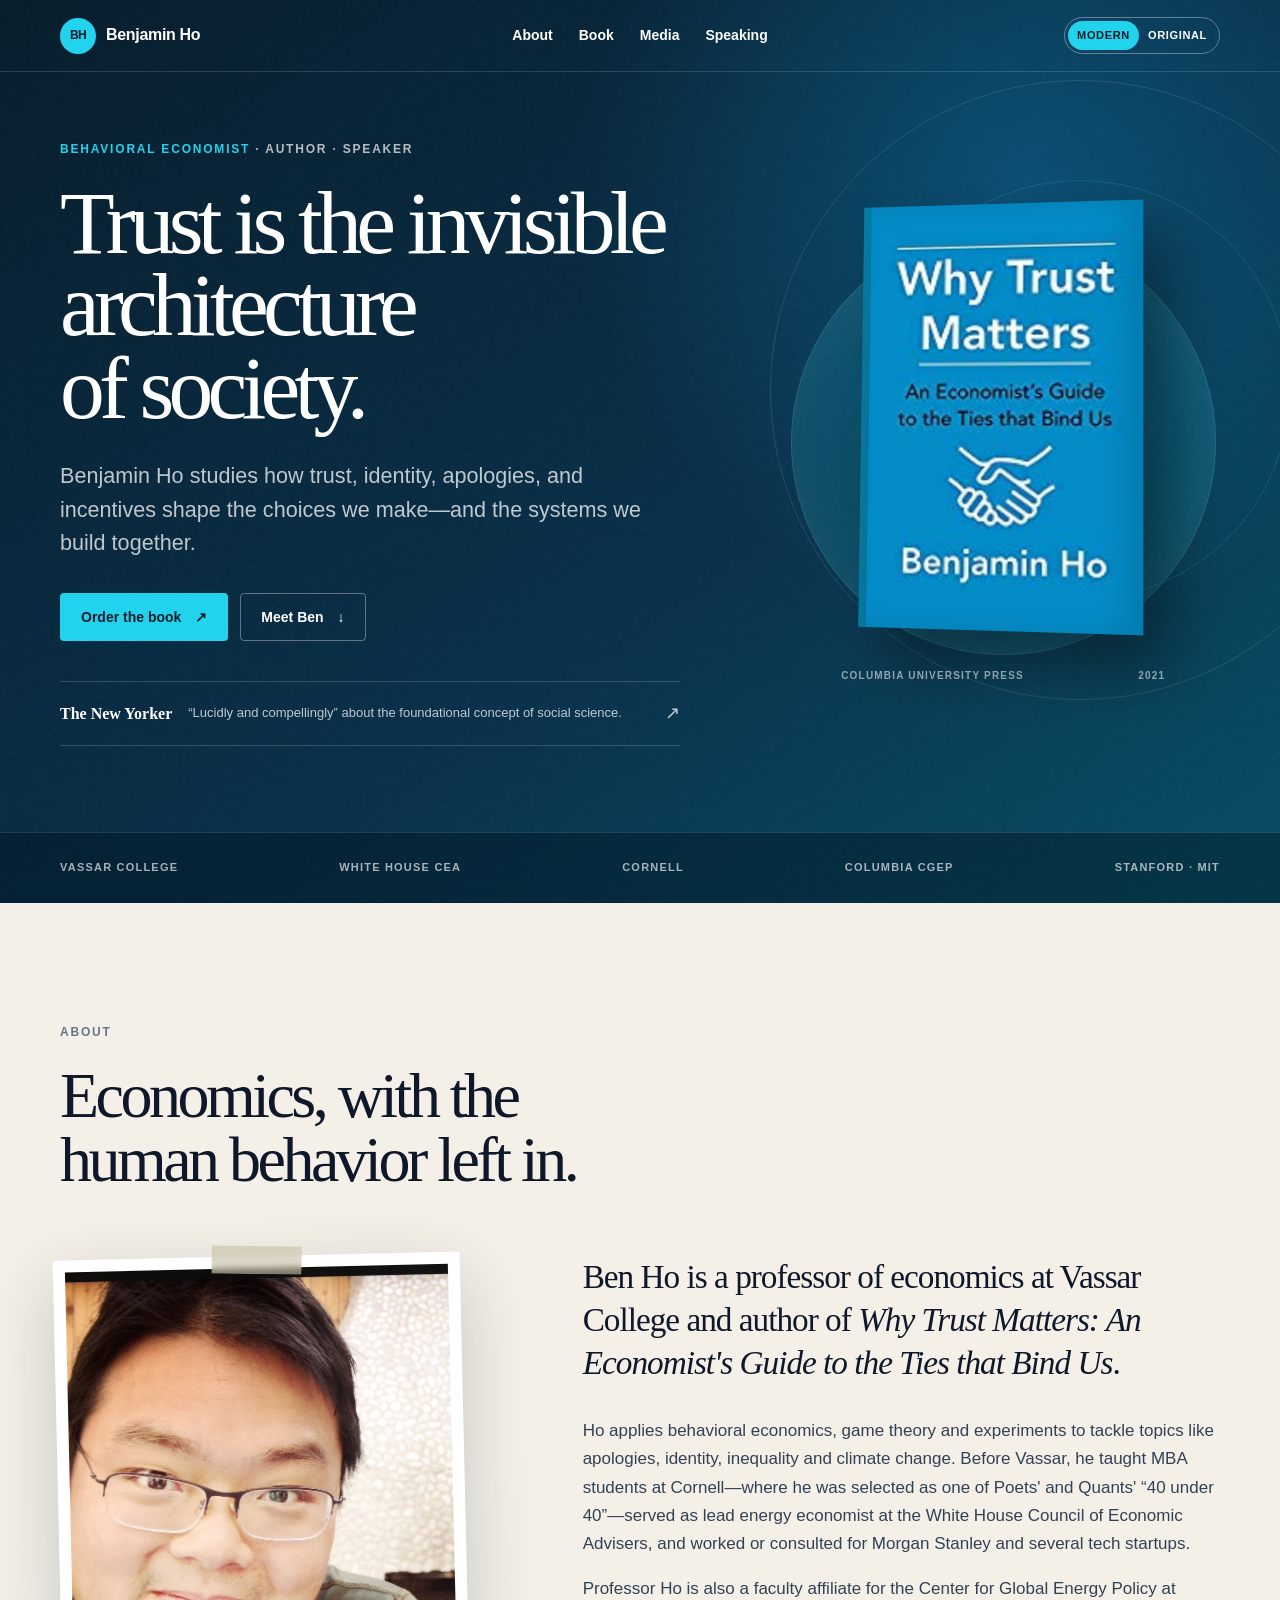
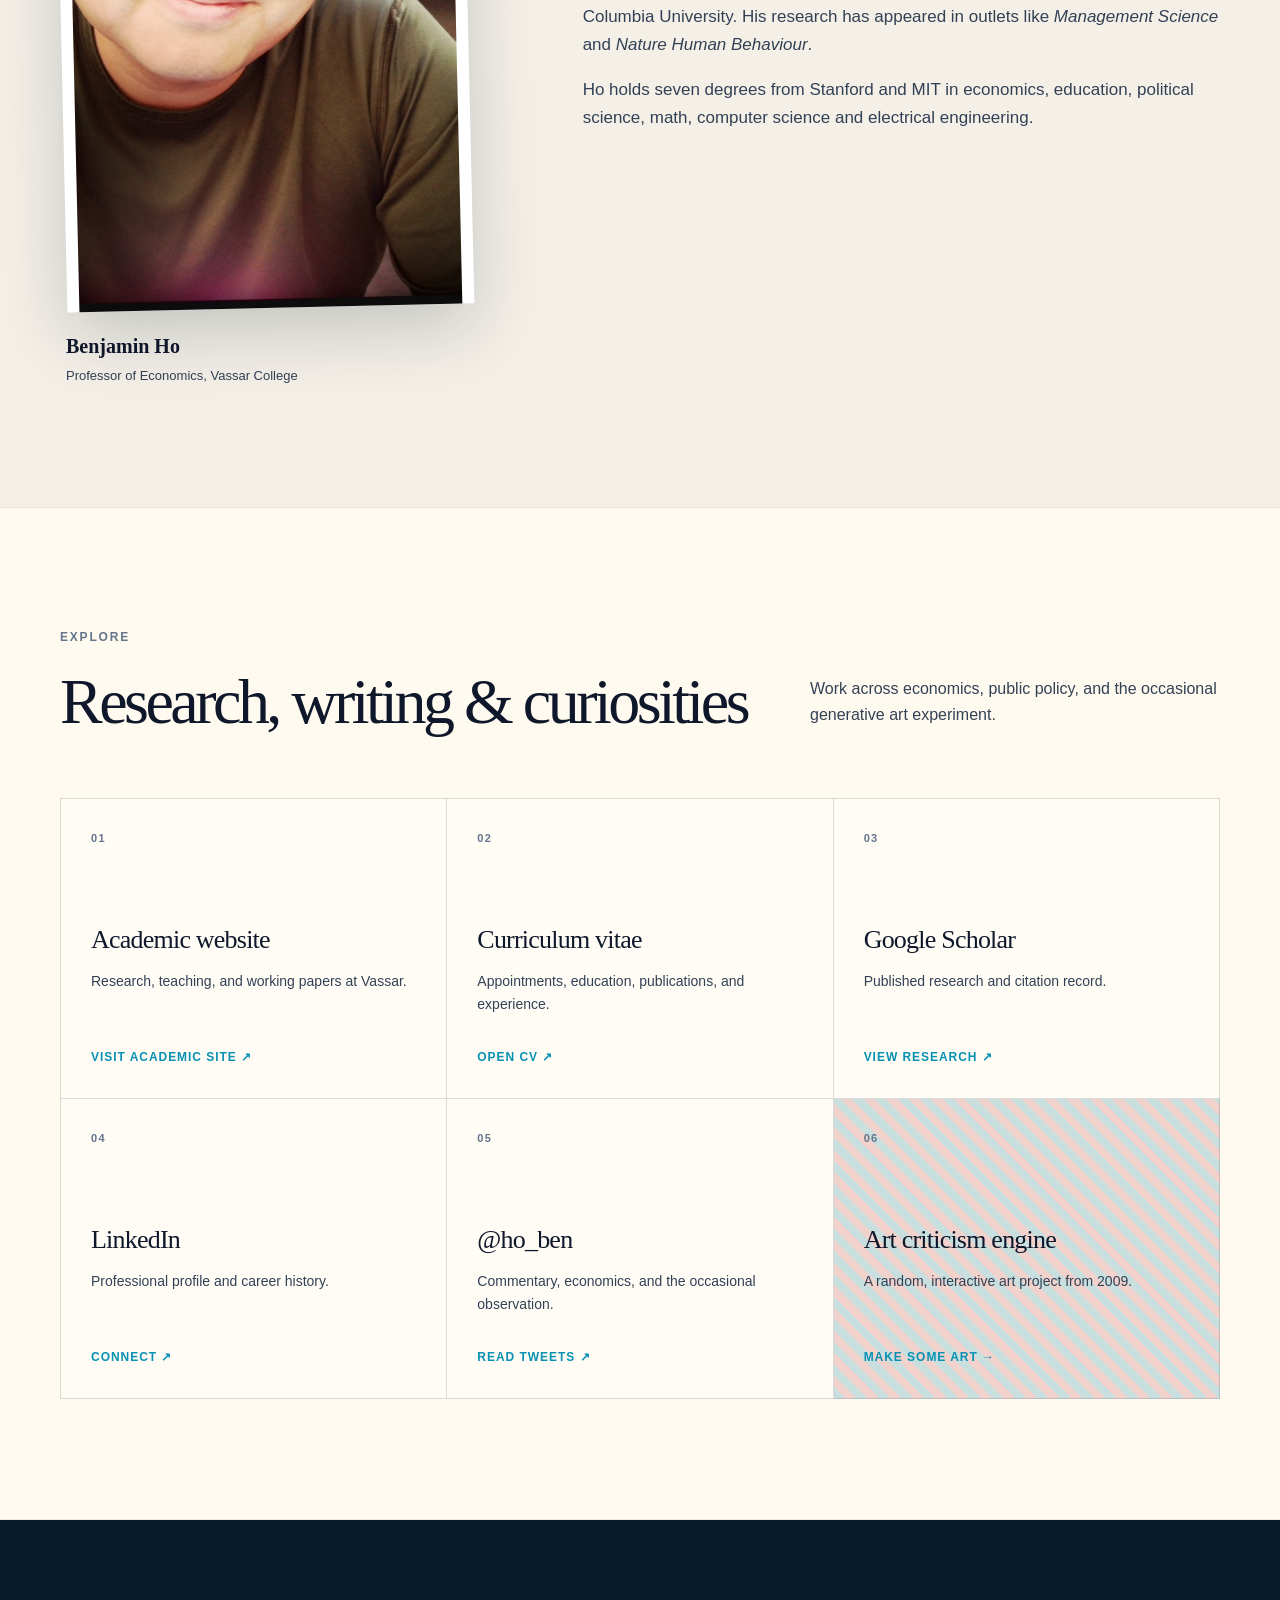
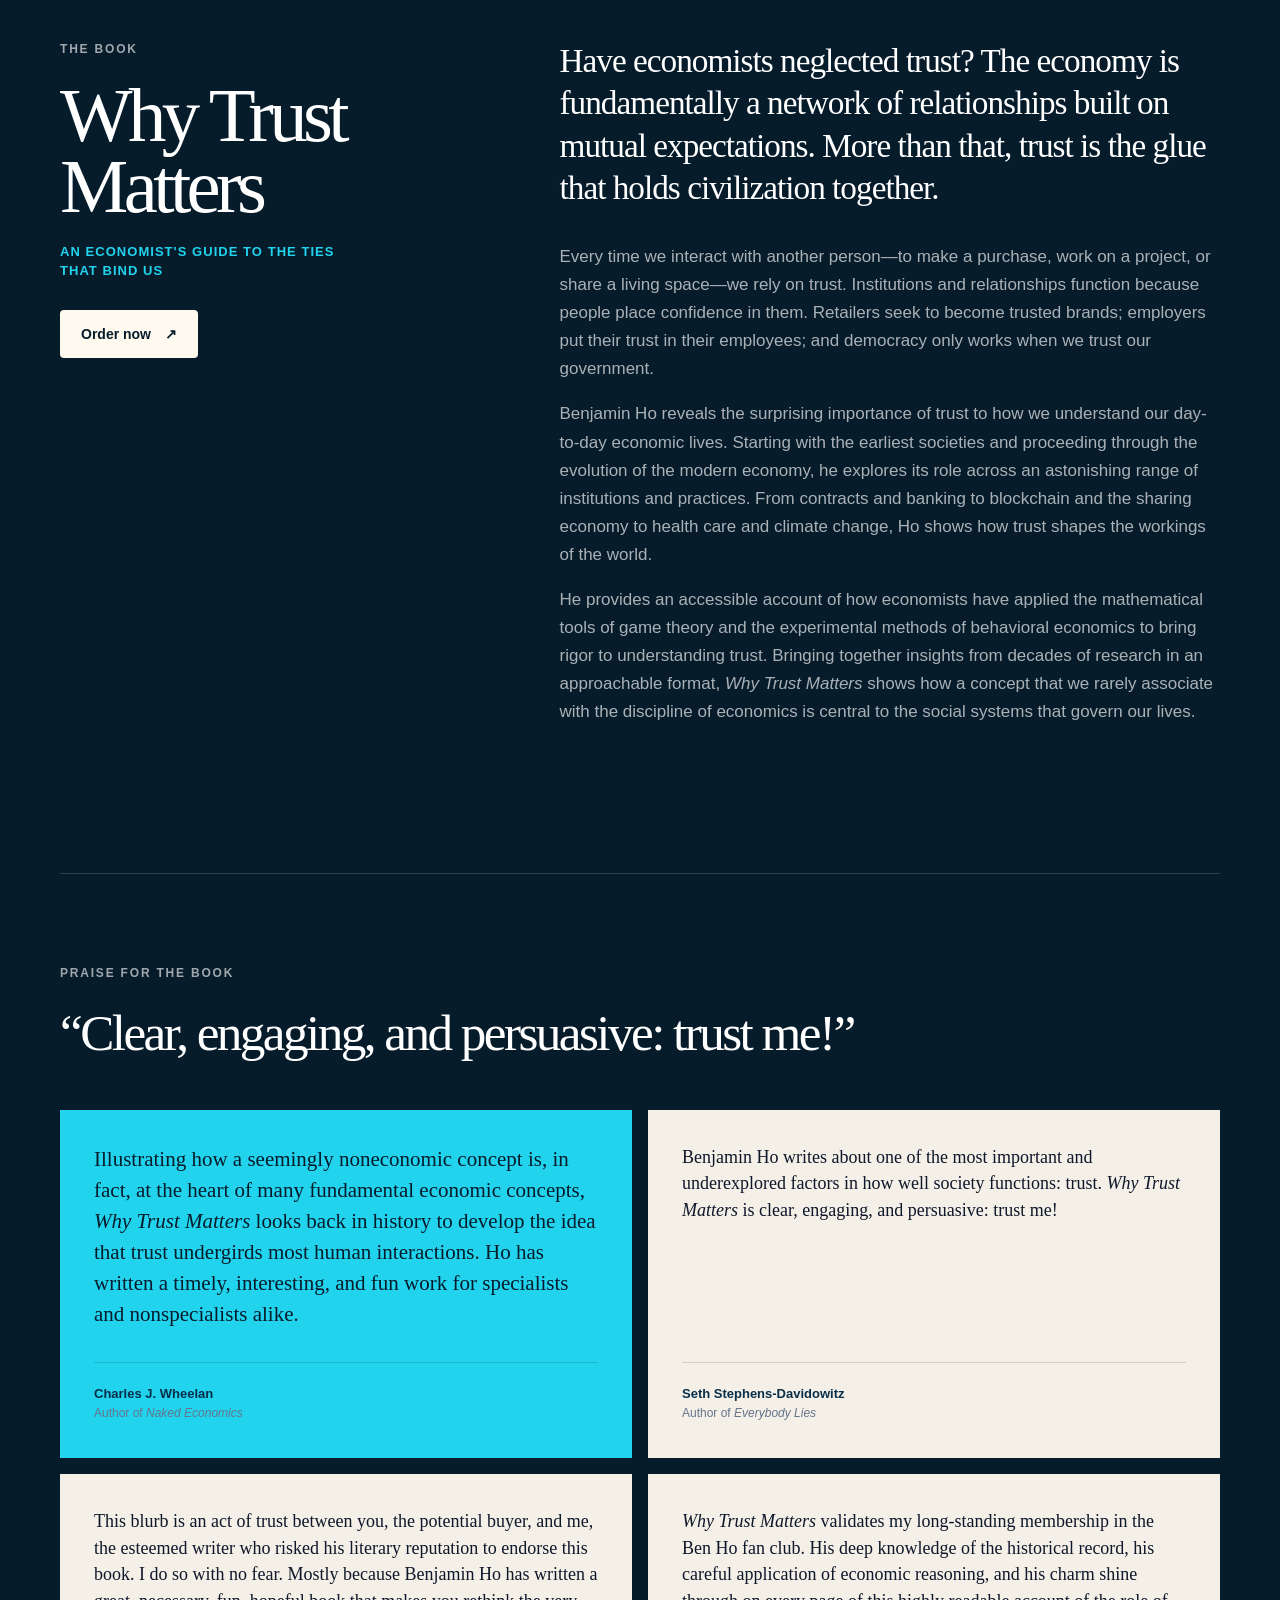
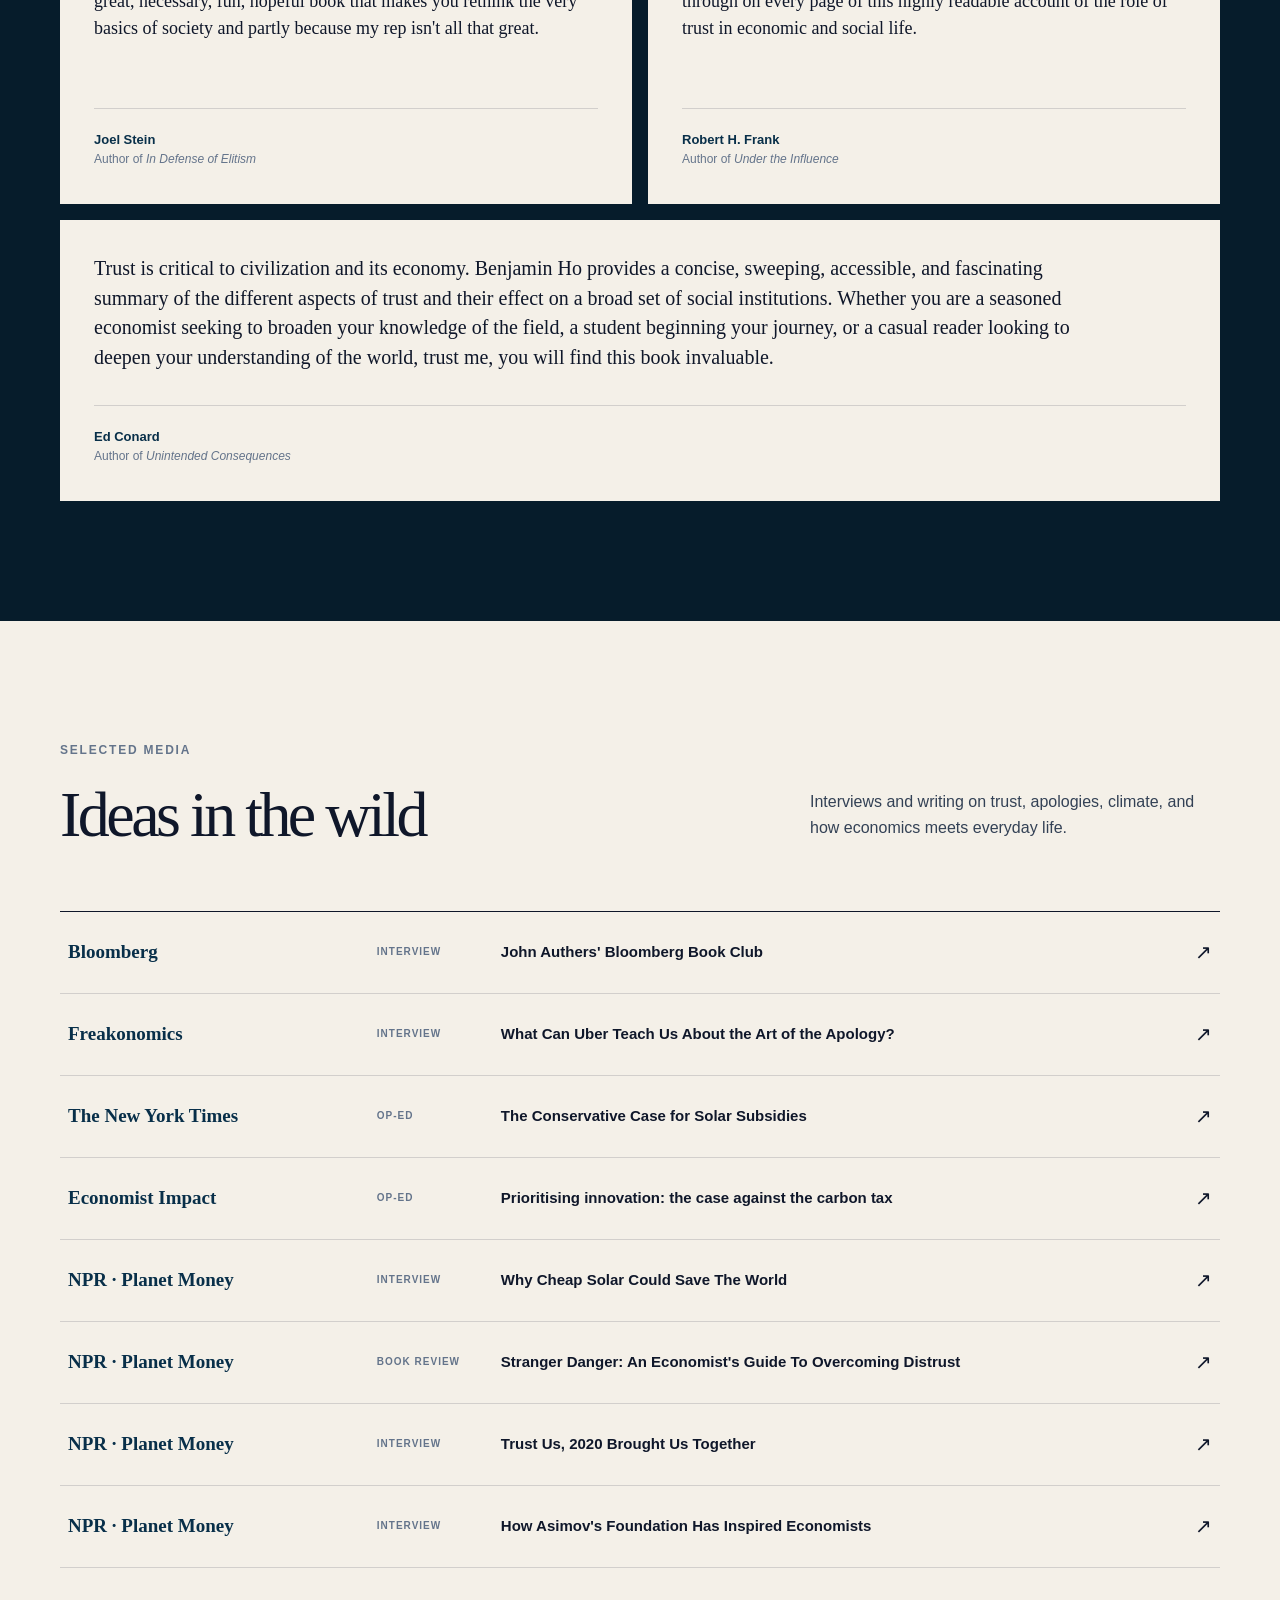
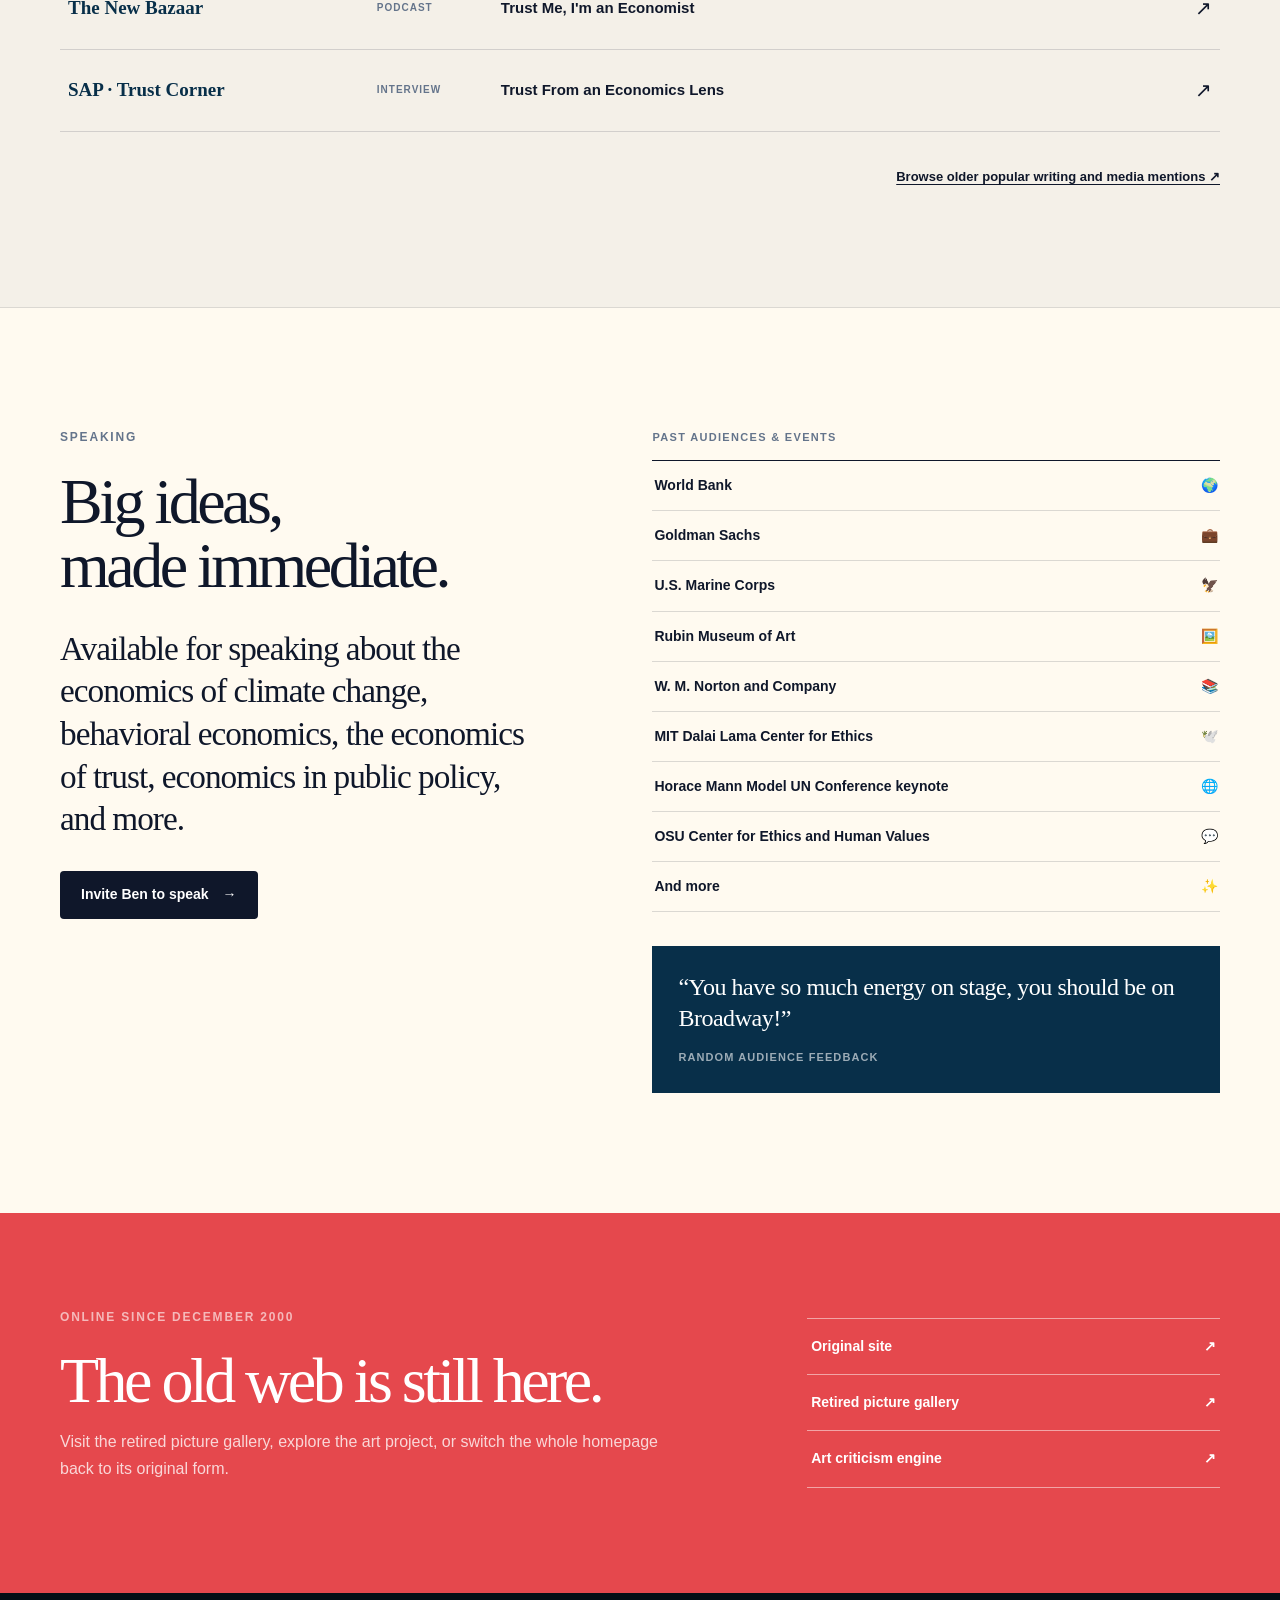
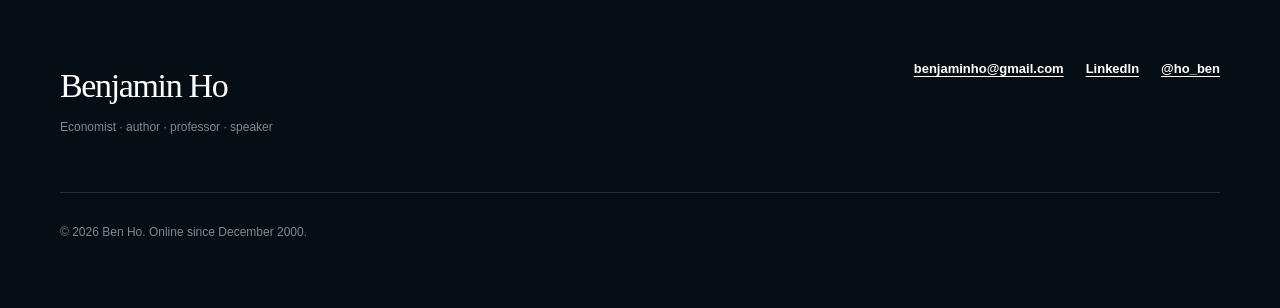
==== index.html @ ce56eb80 "Migrate academic website" ====
<!doctype html>
<html lang="en">
<head>
  <meta charset="utf-8">
  <meta name="viewport" content="width=device-width, initial-scale=1">
  <title>Benjamin Ho — Economist, Author of Why Trust Matters</title>
  <meta name="description" content="Benjamin Ho is a behavioral economist, Vassar College professor, and author of Why Trust Matters: An Economist's Guide to the Ties That Bind Us.">
  <meta name="keywords" content="Ben Ho, Benjamin Ho, Vassar, economist, Why Trust Matters, behavioral economics, trust, apologies, identity, climate change, White House CEA">
  <meta name="theme-color" content="#082f49">
  <meta property="og:type" content="profile">
  <meta property="og:site_name" content="Benjamin Ho">
  <meta property="og:title" content="Benjamin Ho — Why Trust Matters">
  <meta property="og:description" content="Behavioral economist, professor, and author exploring the ties that bind us.">
  <meta property="og:url" content="https://benho.org/">
  <meta property="og:image" content="https://benho.org/assets/legacy/whytrustmatters-cover.jpg">
  <link rel="canonical" href="https://benho.org/">
  <link rel="stylesheet" href="assets/site.css">
  <script src="assets/site.js" defer></script>
  <script type="application/ld+json">
  {
    "@context": "https://schema.org",
    "@type": "Person",
    "name": "Benjamin Ho",
    "alternateName": "Ben Ho",
    "url": "https://benho.org/",
    "image": "https://benho.org/assets/legacy/bh2014.jpg",
    "jobTitle": "Professor of Economics",
    "worksFor": {"@type": "CollegeOrUniversity", "name": "Vassar College"},
    "sameAs": [
      "https://scholar.google.com/citations?user=tZjLz_UAAAAJ",
      "https://www.linkedin.com/in/benjaminho/",
      "https://twitter.com/ho_ben?lang=en"
    ]
  }
  </script>
</head>
<body>
  <a class="skip-link" href="#main">Skip to content</a>

  <header class="site-header" data-header>
    <a class="wordmark" href="#top" aria-label="Benjamin Ho, home">
      <span class="wordmark-mark" aria-hidden="true">BH</span>
      <span>Benjamin Ho</span>
    </a>

    <button class="menu-button" type="button" aria-expanded="false" aria-controls="site-nav" data-menu-button>
      <span class="menu-button-lines" aria-hidden="true"></span>
      <span class="sr-only">Menu</span>
    </button>

    <nav class="site-nav" id="site-nav" aria-label="Primary" data-nav>
      <a href="#about">About</a>
      <a href="#book">Book</a>
      <a href="#media">Media</a>
      <a href="#speaking">Speaking</a>
      <a class="nav-email" href="mailto:benjaminho@gmail.com">Email</a>
    </nav>

    <div class="view-switch" aria-label="Website version">
      <span aria-current="page">Modern</span>
      <a href="original.html">Original</a>
    </div>
  </header>

  <main id="main">
    <section class="hero" id="top" aria-labelledby="hero-title">
      <div class="hero-backdrop" aria-hidden="true">
        <span class="orbit orbit-one"></span>
        <span class="orbit orbit-two"></span>
      </div>
      <div class="hero-inner shell">
        <div class="hero-copy reveal">
          <p class="eyebrow"><span>Behavioral economist</span> · Author · Speaker</p>
          <h1 id="hero-title">Trust is the invisible architecture of society.</h1>
          <p class="hero-deck">Benjamin Ho studies how trust, identity, apologies, and incentives shape the choices we make—and the systems we build together.</p>
          <div class="hero-actions">
            <a class="button button-primary" href="https://www.amazon.com/Why-Trust-Matters-Economists-Guide/dp/0231189605">Order the book <span aria-hidden="true">↗</span></a>
            <a class="button button-quiet" href="#about">Meet Ben <span aria-hidden="true">↓</span></a>
          </div>
          <a class="review-callout" href="https://www.newyorker.com/magazine/2021/07/26/are-americans-more-trusting-than-they-seem">
            <span class="review-kicker">The New Yorker</span>
            <span>“Lucidly and compellingly” about the foundational concept of social science.</span>
            <span class="review-arrow" aria-hidden="true">↗</span>
          </a>
        </div>

        <div class="hero-visual reveal" data-delay="1">
          <div class="book-stage">
            <div class="book-halo" aria-hidden="true"></div>
            <a class="book-cover" href="https://amzn.to/42t1PKT" aria-label="Order Why Trust Matters on Amazon">
              <img src="assets/legacy/book-cover.jpg" width="162" height="250" alt="Why Trust Matters: An Economist's Guide to the Ties that Bind Us, by Benjamin Ho">
            </a>
            <p class="book-note"><span>Columbia University Press</span><span>2021</span></p>
          </div>
        </div>
      </div>
      <div class="hero-credentials" aria-label="Career highlights">
        <div class="shell credentials-inner">
          <span>Vassar College</span>
          <span>White House CEA</span>
          <span>Cornell</span>
          <span>Columbia CGEP</span>
          <span>Stanford · MIT</span>
        </div>
      </div>
    </section>

    <section class="section about shell" id="about" aria-labelledby="about-title">
      <div class="section-heading reveal">
        <p class="eyebrow eyebrow-dark">About</p>
        <h2 id="about-title">Economics, with the human behavior left in.</h2>
      </div>
      <div class="about-grid">
        <figure class="portrait-card reveal">
          <div class="portrait-frame">
            <img src="assets/legacy/bh2014.jpg" width="640" height="640" alt="Portrait of Benjamin Ho">
          </div>
          <figcaption>
            <strong>Benjamin Ho</strong>
            <span>Professor of Economics, Vassar College</span>
          </figcaption>
        </figure>
        <div class="about-copy reveal" data-delay="1">
          <p class="lead">Ben Ho is a professor of economics at Vassar College and author of <em>Why Trust Matters: An Economist's Guide to the Ties that Bind Us</em>.</p>
          <p>Ho applies behavioral economics, game theory and experiments to tackle topics like apologies, identity, inequality and climate change. Before Vassar, he taught MBA students at Cornell—where he was selected as one of Poets' and Quants' “40 under 40”—served as lead energy economist at the White House Council of Economic Advisers, and worked or consulted for Morgan Stanley and several tech startups.</p>
          <p>Professor Ho is also a faculty affiliate for the Center for Global Energy Policy at Columbia University. His research has appeared in outlets like <em>Management Science</em> and <em>Nature Human Behaviour</em>.</p>
          <p>Ho holds seven degrees from Stanford and MIT in economics, education, political science, math, computer science and electrical engineering.</p>
        </div>
      </div>
    </section>

    <section class="section resources" aria-labelledby="resources-title">
      <div class="shell">
        <div class="section-heading section-heading-row reveal">
          <div>
            <p class="eyebrow eyebrow-dark">Explore</p>
            <h2 id="resources-title">Research, writing &amp; curiosities</h2>
          </div>
          <p>Work across economics, public policy, and the occasional generative art experiment.</p>
        </div>
        <div class="resource-grid">
          <a class="resource-card reveal" href="academic/">
            <span class="resource-number">01</span>
            <h3>Academic website</h3>
            <p>Research, teaching, and working papers at Vassar.</p>
            <span class="card-link">Visit academic site ↗</span>
          </a>
          <a class="resource-card reveal" data-delay="1" href="academic/files/cv-bho.pdf">
            <span class="resource-number">02</span>
            <h3>Curriculum vitae</h3>
            <p>Appointments, education, publications, and experience.</p>
            <span class="card-link">Open CV ↗</span>
          </a>
          <a class="resource-card reveal" data-delay="2" href="https://scholar.google.com/citations?user=tZjLz_UAAAAJ">
            <span class="resource-number">03</span>
            <h3>Google Scholar</h3>
            <p>Published research and citation record.</p>
            <span class="card-link">View research ↗</span>
          </a>
          <a class="resource-card reveal" href="https://www.linkedin.com/in/benjaminho/">
            <span class="resource-number">04</span>
            <h3>LinkedIn</h3>
            <p>Professional profile and career history.</p>
            <span class="card-link">Connect ↗</span>
          </a>
          <a class="resource-card reveal" data-delay="1" href="https://twitter.com/ho_ben?lang=en">
            <span class="resource-number">05</span>
            <h3>@ho_ben</h3>
            <p>Commentary, economics, and the occasional observation.</p>
            <span class="card-link">Read tweets ↗</span>
          </a>
          <a class="resource-card resource-card-art reveal" data-delay="2" href="art.html">
            <span class="resource-number">06</span>
            <h3>Art criticism engine</h3>
            <p>A random, interactive art project from 2009.</p>
            <span class="card-link">Make some art →</span>
          </a>
        </div>
      </div>
    </section>

    <section class="section book-section" id="book" aria-labelledby="book-title">
      <div class="shell book-intro">
        <div class="book-sticky reveal">
          <p class="eyebrow eyebrow-light">The book</p>
          <h2 id="book-title">Why Trust Matters</h2>
          <p class="book-subtitle">An Economist's Guide to the Ties That Bind Us</p>
          <a class="button button-light" href="https://amzn.to/42t1PKT">Order now <span aria-hidden="true">↗</span></a>
        </div>
        <div class="book-description reveal" data-delay="1">
          <p class="lead">Have economists neglected trust? The economy is fundamentally a network of relationships built on mutual expectations. More than that, trust is the glue that holds civilization together.</p>
          <p>Every time we interact with another person—to make a purchase, work on a project, or share a living space—we rely on trust. Institutions and relationships function because people place confidence in them. Retailers seek to become trusted brands; employers put their trust in their employees; and democracy only works when we trust our government.</p>
          <p>Benjamin Ho reveals the surprising importance of trust to how we understand our day-to-day economic lives. Starting with the earliest societies and proceeding through the evolution of the modern economy, he explores its role across an astonishing range of institutions and practices. From contracts and banking to blockchain and the sharing economy to health care and climate change, Ho shows how trust shapes the workings of the world.</p>
          <p>He provides an accessible account of how economists have applied the mathematical tools of game theory and the experimental methods of behavioral economics to bring rigor to understanding trust. Bringing together insights from decades of research in an approachable format, <em>Why Trust Matters</em> shows how a concept that we rarely associate with the discipline of economics is central to the social systems that govern our lives.</p>
        </div>
      </div>

      <div class="shell reviews" aria-labelledby="reviews-title">
        <div class="reviews-heading reveal">
          <p class="eyebrow eyebrow-light">Praise for the book</p>
          <h3 id="reviews-title">“Clear, engaging, and persuasive: trust me!”</h3>
        </div>
        <div class="review-grid">
          <blockquote class="quote-card quote-card-featured reveal">
            <p>Illustrating how a seemingly noneconomic concept is, in fact, at the heart of many fundamental economic concepts, <em>Why Trust Matters</em> looks back in history to develop the idea that trust undergirds most human interactions. Ho has written a timely, interesting, and fun work for specialists and nonspecialists alike.</p>
            <footer><strong>Charles J. Wheelan</strong><span>Author of <em>Naked Economics</em></span></footer>
          </blockquote>
          <blockquote class="quote-card reveal" data-delay="1">
            <p>Benjamin Ho writes about one of the most important and underexplored factors in how well society functions: trust. <em>Why Trust Matters</em> is clear, engaging, and persuasive: trust me!</p>
            <footer><strong>Seth Stephens-Davidowitz</strong><span>Author of <em>Everybody Lies</em></span></footer>
          </blockquote>
          <blockquote class="quote-card reveal">
            <p>This blurb is an act of trust between you, the potential buyer, and me, the esteemed writer who risked his literary reputation to endorse this book. I do so with no fear. Mostly because Benjamin Ho has written a great, necessary, fun, hopeful book that makes you rethink the very basics of society and partly because my rep isn't all that great.</p>
            <footer><strong>Joel Stein</strong><span>Author of <em>In Defense of Elitism</em></span></footer>
          </blockquote>
          <blockquote class="quote-card reveal" data-delay="1">
            <p><em>Why Trust Matters</em> validates my long-standing membership in the Ben Ho fan club. His deep knowledge of the historical record, his careful application of economic reasoning, and his charm shine through on every page of this highly readable account of the role of trust in economic and social life.</p>
            <footer><strong>Robert H. Frank</strong><span>Author of <em>Under the Influence</em></span></footer>
          </blockquote>
          <blockquote class="quote-card quote-card-wide reveal">
            <p>Trust is critical to civilization and its economy. Benjamin Ho provides a concise, sweeping, accessible, and fascinating summary of the different aspects of trust and their effect on a broad set of social institutions. Whether you are a seasoned economist seeking to broaden your knowledge of the field, a student beginning your journey, or a casual reader looking to deepen your understanding of the world, trust me, you will find this book invaluable.</p>
            <footer><strong>Ed Conard</strong><span>Author of <em>Unintended Consequences</em></span></footer>
          </blockquote>
        </div>
      </div>
    </section>

    <section class="section media shell" id="media" aria-labelledby="media-title">
      <div class="section-heading section-heading-row reveal">
        <div>
          <p class="eyebrow eyebrow-dark">Selected media</p>
          <h2 id="media-title">Ideas in the wild</h2>
        </div>
        <p>Interviews and writing on trust, apologies, climate, and how economics meets everyday life.</p>
      </div>
      <div class="media-list">
        <a class="media-item reveal" href="https://www.bloomberg.com/opinion/articles/2021-11-18/benjamin-ho-discusses-why-trust-matters-with-john-authers">
          <span class="media-outlet">Bloomberg</span><span class="media-type">Interview</span><strong>John Authers' Bloomberg Book Club</strong><span class="media-arrow">↗</span>
        </a>
        <a class="media-item reveal" href="https://freakonomics.com/podcast/apologies/">
          <span class="media-outlet">Freakonomics</span><span class="media-type">Interview</span><strong>What Can Uber Teach Us About the Art of the Apology?</strong><span class="media-arrow">↗</span>
        </a>
        <a class="media-item reveal" href="https://www.nytimes.com/2016/01/05/opinion/the-conservative-case-for-solar-subsidies.html">
          <span class="media-outlet">The New York Times</span><span class="media-type">Op-ed</span><strong>The Conservative Case for Solar Subsidies</strong><span class="media-arrow">↗</span>
        </a>
        <a class="media-item reveal" href="https://impact.economist.com/sustainability/net-zero-and-energy/prioritising-innovation-the-case-against-the-carbon-tax-ben-ho">
          <span class="media-outlet">Economist Impact</span><span class="media-type">Op-ed</span><strong>Prioritising innovation: the case against the carbon tax</strong><span class="media-arrow">↗</span>
        </a>
        <a class="media-item reveal" href="https://www.npr.org/2020/02/11/804985258/why-cheap-solar-could-save-the-world">
          <span class="media-outlet">NPR · Planet Money</span><span class="media-type">Interview</span><strong>Why Cheap Solar Could Save The World</strong><span class="media-arrow">↗</span>
        </a>
        <a class="media-item reveal" href="https://www.npr.org/sections/money/2021/04/06/984040411/stranger-danger-an-economist-s-guide-to-overcoming-distrust">
          <span class="media-outlet">NPR · Planet Money</span><span class="media-type">Book review</span><strong>Stranger Danger: An Economist's Guide To Overcoming Distrust</strong><span class="media-arrow">↗</span>
        </a>
        <a class="media-item reveal" href="https://www.npr.org/2021/09/21/1039445189/trust-us-2020-brought-us-together">
          <span class="media-outlet">NPR · Planet Money</span><span class="media-type">Interview</span><strong>Trust Us, 2020 Brought Us Together</strong><span class="media-arrow">↗</span>
        </a>
        <a class="media-item reveal" href="https://www.npr.org/2023/07/17/1188203986/how-asimovs-foundation-has-inspired-economists">
          <span class="media-outlet">NPR · Planet Money</span><span class="media-type">Interview</span><strong>How Asimov's Foundation Has Inspired Economists</strong><span class="media-arrow">↗</span>
        </a>
        <a class="media-item reveal" href="https://shows.acast.com/the-new-bazaar/episodes/trust-me-im-an-economist">
          <span class="media-outlet">The New Bazaar</span><span class="media-type">Podcast</span><strong>Trust Me, I'm an Economist</strong><span class="media-arrow">↗</span>
        </a>
        <a class="media-item reveal" href="https://podcasts.apple.com/us/podcast/episode-20-trust-from-an-economics-lens/id1633269486?i=1000621635000">
          <span class="media-outlet">SAP · Trust Corner</span><span class="media-type">Interview</span><strong>Trust From an Economics Lens</strong><span class="media-arrow">↗</span>
        </a>
      </div>
      <p class="older-media reveal"><a href="academic/#press">Browse older popular writing and media mentions ↗</a></p>
    </section>

    <section class="section speaking" id="speaking" aria-labelledby="speaking-title">
      <div class="shell speaking-grid">
        <div class="speaking-copy reveal">
          <p class="eyebrow eyebrow-dark">Speaking</p>
          <h2 id="speaking-title">Big ideas, made immediate.</h2>
          <p class="lead">Available for speaking about the economics of climate change, behavioral economics, the economics of trust, economics in public policy, and more.</p>
          <a class="button button-dark" href="mailto:benjaminho@gmail.com?subject=Speaking%20inquiry">Invite Ben to speak <span aria-hidden="true">→</span></a>
        </div>
        <div class="speaking-details reveal" data-delay="1">
          <p class="list-label">Past audiences &amp; events</p>
          <ul class="event-list">
            <li><span>World Bank</span><span aria-hidden="true">🌍</span></li>
            <li><span>Goldman Sachs</span><span aria-hidden="true">💼</span></li>
            <li><span>U.S. Marine Corps</span><span aria-hidden="true">🦅</span></li>
            <li><a href="https://rubinmuseum.org/events/event/the-venerable-tenzin-priyadarshi-10-23-2015/">Rubin Museum of Art</a><span aria-hidden="true">🖼️</span></li>
            <li><a href="https://seagull.wwnorton.com/events-economics">W. M. Norton and Company</a><span aria-hidden="true">📚</span></li>
            <li><a href="https://thecenter.mit.edu/events/why-trust-matters-with-ben-ho/">MIT Dalai Lama Center for Ethics</a><span aria-hidden="true">🕊️</span></li>
            <li><a href="https://www.hommunc.org/">Horace Mann Model UN Conference keynote</a><span aria-hidden="true">🌐</span></li>
            <li><a href="https://cehv.osu.edu/events/civil-discourse-forum-can-markets-solve-climate-change">OSU Center for Ethics and Human Values</a><span aria-hidden="true">💬</span></li>
            <li><span>And more</span><span aria-hidden="true">✨</span></li>
          </ul>
          <blockquote class="audience-quote">
            <p>“You have so much energy on stage, you should be on Broadway!”</p>
            <footer>Random audience feedback</footer>
          </blockquote>
        </div>
      </div>
    </section>

    <section class="legacy-band" aria-labelledby="legacy-title">
      <div class="shell legacy-inner reveal">
        <div>
          <p class="eyebrow eyebrow-light">Online since December 2000</p>
          <h2 id="legacy-title">The old web is still here.</h2>
          <p>Visit the retired picture gallery, explore the art project, or switch the whole homepage back to its original form.</p>
        </div>
        <div class="legacy-links">
          <a href="original.html">Original site <span>↗</span></a>
          <a href="picturecredits.html">Retired picture gallery <span>↗</span></a>
          <a href="art.html">Art criticism engine <span>↗</span></a>
        </div>
      </div>
    </section>
  </main>

  <footer class="site-footer">
    <div class="shell footer-inner">
      <div>
        <a class="footer-name" href="#top">Benjamin Ho</a>
        <p>Economist · author · professor · speaker</p>
      </div>
      <div class="footer-links">
        <a href="mailto:benjaminho@gmail.com">benjaminho@gmail.com</a>
        <a href="https://www.linkedin.com/in/benjaminho/">LinkedIn</a>
        <a href="https://twitter.com/ho_ben?lang=en">@ho_ben</a>
      </div>
      <p class="footer-meta">© <span data-year>2026</span> Ben Ho. Online since December 2000.</p>
    </div>
  </footer>
</body>
</html>
---- assets/site.css ----
:root {
  --ink: #0f172a;
  --ink-soft: #334155;
  --navy: #082f49;
  --navy-deep: #061c2b;
  --blue: #0891b2;
  --cyan: #22d3ee;
  --red: #e5484d;
  --paper: #f4f0e8;
  --cream: #fffaf0;
  --white: #ffffff;
  --line: rgba(15, 23, 42, 0.15);
  --shadow: 0 24px 70px rgba(2, 25, 42, 0.2);
  --shell: min(1160px, calc(100vw - 48px));
  --serif: Georgia, "Times New Roman", Times, serif;
  --sans: Inter, ui-sans-serif, -apple-system, BlinkMacSystemFont, "Segoe UI", sans-serif;
}

*,
*::before,
*::after {
  box-sizing: border-box;
}

html {
  scroll-behavior: smooth;
  scroll-padding-top: 92px;
}

body {
  margin: 0;
  color: var(--ink);
  background: var(--paper);
  font-family: var(--sans);
  font-size: 16px;
  line-height: 1.65;
  -webkit-font-smoothing: antialiased;
}

body.menu-open {
  overflow: hidden;
}

img {
  display: block;
  max-width: 100%;
}

a {
  color: inherit;
  text-decoration-thickness: 1px;
  text-underline-offset: 0.2em;
}

button,
a {
  -webkit-tap-highlight-color: transparent;
}

:focus-visible {
  outline: 3px solid var(--cyan);
  outline-offset: 4px;
}

.sr-only {
  position: absolute;
  width: 1px;
  height: 1px;
  padding: 0;
  margin: -1px;
  overflow: hidden;
  clip: rect(0, 0, 0, 0);
  white-space: nowrap;
  border: 0;
}

.skip-link {
  position: fixed;
  top: 12px;
  left: 12px;
  z-index: 1000;
  padding: 10px 14px;
  color: var(--white);
  background: var(--ink);
  border-radius: 6px;
  transform: translateY(-150%);
}

.skip-link:focus {
  transform: none;
}

.shell {
  width: var(--shell);
  margin-inline: auto;
}

.site-header {
  position: fixed;
  inset: 0 0 auto;
  z-index: 100;
  min-height: 72px;
  display: grid;
  grid-template-columns: 1fr auto 1fr;
  align-items: center;
  gap: 24px;
  padding: 12px max(24px, calc((100vw - 1160px) / 2));
  color: var(--white);
  border-bottom: 1px solid rgba(255, 255, 255, 0.14);
  transition: background 180ms ease, box-shadow 180ms ease, border-color 180ms ease;
}

.site-header.is-scrolled {
  color: var(--ink);
  background: rgba(244, 240, 232, 0.94);
  border-color: var(--line);
  box-shadow: 0 8px 30px rgba(15, 23, 42, 0.08);
  backdrop-filter: blur(14px);
}

.wordmark {
  display: inline-flex;
  align-items: center;
  gap: 10px;
  justify-self: start;
  font-weight: 750;
  letter-spacing: -0.02em;
  text-decoration: none;
}

.wordmark-mark {
  display: grid;
  place-items: center;
  width: 36px;
  aspect-ratio: 1;
  color: var(--navy-deep);
  background: var(--cyan);
  border-radius: 50%;
  font-size: 12px;
  font-weight: 900;
  letter-spacing: -0.05em;
}

.site-nav {
  display: flex;
  align-items: center;
  justify-content: center;
  gap: 26px;
  font-size: 14px;
  font-weight: 650;
}

.site-nav a {
  position: relative;
  text-decoration: none;
}

.site-nav a::after {
  position: absolute;
  content: "";
  left: 0;
  right: 100%;
  bottom: -6px;
  height: 2px;
  background: currentColor;
  transition: right 180ms ease;
}

.site-nav a:hover::after {
  right: 0;
}

.nav-email {
  display: none;
}

.view-switch {
  justify-self: end;
  display: inline-flex;
  padding: 3px;
  border: 1px solid rgba(255, 255, 255, 0.35);
  border-radius: 999px;
  font-size: 11px;
  font-weight: 800;
  letter-spacing: 0.06em;
  text-transform: uppercase;
}

.is-scrolled .view-switch {
  border-color: var(--line);
}

.view-switch a,
.view-switch span {
  padding: 5px 9px;
  border-radius: 999px;
  text-decoration: none;
}

.view-switch span {
  color: var(--navy-deep);
  background: var(--cyan);
}

.view-switch a:hover {
  background: rgba(255, 255, 255, 0.12);
}

.is-scrolled .view-switch a:hover {
  background: rgba(15, 23, 42, 0.08);
}

.menu-button {
  display: none;
}

.hero {
  position: relative;
  min-height: 860px;
  display: flex;
  flex-direction: column;
  overflow: hidden;
  color: var(--white);
  background:
    radial-gradient(circle at 80% 20%, rgba(14, 165, 233, 0.28), transparent 28rem),
    linear-gradient(145deg, var(--navy-deep), var(--navy) 58%, #064e66);
}

.hero::after {
  position: absolute;
  content: "";
  inset: 0;
  pointer-events: none;
  opacity: 0.22;
  background-image: url("data:image/svg+xml,%3Csvg viewBox='0 0 180 180' xmlns='http://www.w3.org/2000/svg'%3E%3Cfilter id='n'%3E%3CfeTurbulence type='fractalNoise' baseFrequency='.9' numOctaves='4' stitchTiles='stitch'/%3E%3C/filter%3E%3Crect width='100%25' height='100%25' filter='url(%23n)' opacity='.12'/%3E%3C/svg%3E");
}

.hero-backdrop {
  position: absolute;
  inset: 0;
  pointer-events: none;
}

.orbit {
  position: absolute;
  border: 1px solid rgba(255, 255, 255, 0.11);
  border-radius: 50%;
}

.orbit-one {
  width: 620px;
  height: 620px;
  top: 80px;
  right: -110px;
}

.orbit-two {
  width: 420px;
  height: 420px;
  right: -10px;
  top: 180px;
  border-color: rgba(34, 211, 238, 0.18);
}

.hero-inner {
  position: relative;
  z-index: 1;
  flex: 1;
  display: grid;
  grid-template-columns: minmax(0, 1.18fr) minmax(300px, 0.82fr);
  gap: 8vw;
  align-items: center;
  padding-block: 140px 86px;
}

.eyebrow {
  margin: 0 0 22px;
  color: rgba(255, 255, 255, 0.7);
  font-size: 12px;
  font-weight: 800;
  letter-spacing: 0.15em;
  text-transform: uppercase;
}

.eyebrow span {
  color: var(--cyan);
}

.eyebrow-dark {
  color: #64748b;
}

.eyebrow-light {
  color: rgba(255, 255, 255, 0.62);
}

.hero h1 {
  max-width: 760px;
  margin: 0;
  font-family: var(--serif);
  font-size: clamp(3.7rem, 7vw, 6.8rem);
  font-weight: 400;
  letter-spacing: -0.065em;
  line-height: 0.92;
  text-wrap: balance;
}

.hero-deck {
  max-width: 650px;
  margin: 30px 0 0;
  color: rgba(255, 255, 255, 0.74);
  font-size: clamp(1.12rem, 2vw, 1.35rem);
  line-height: 1.55;
}

.hero-actions {
  display: flex;
  flex-wrap: wrap;
  gap: 12px;
  margin-top: 34px;
}

.button {
  display: inline-flex;
  align-items: center;
  justify-content: center;
  gap: 14px;
  min-height: 48px;
  padding: 12px 20px;
  border: 1px solid transparent;
  border-radius: 4px;
  font-size: 14px;
  font-weight: 800;
  line-height: 1.2;
  text-decoration: none;
  transition: transform 160ms ease, color 160ms ease, background 160ms ease, border-color 160ms ease;
}

.button:hover {
  transform: translateY(-2px);
}

.button-primary {
  color: var(--navy-deep);
  background: var(--cyan);
}

.button-primary:hover {
  background: #67e8f9;
}

.button-quiet {
  color: var(--white);
  border-color: rgba(255, 255, 255, 0.35);
}

.button-quiet:hover {
  border-color: rgba(255, 255, 255, 0.8);
  background: rgba(255, 255, 255, 0.06);
}

.button-light {
  color: var(--navy-deep);
  background: var(--cream);
}

.button-dark {
  color: var(--white);
  background: var(--ink);
}

.review-callout {
  max-width: 620px;
  display: grid;
  grid-template-columns: auto 1fr auto;
  gap: 16px;
  align-items: center;
  margin-top: 40px;
  padding: 18px 0;
  color: rgba(255, 255, 255, 0.74);
  border-top: 1px solid rgba(255, 255, 255, 0.18);
  border-bottom: 1px solid rgba(255, 255, 255, 0.18);
  font-size: 13px;
  line-height: 1.45;
  text-decoration: none;
}

.review-kicker {
  color: var(--white);
  font-family: var(--serif);
  font-size: 16px;
  font-weight: 700;
}

.review-arrow {
  font-size: 18px;
  transition: transform 160ms ease;
}

.review-callout:hover .review-arrow {
  transform: translate(3px, -3px);
}

.hero-visual {
  display: grid;
  place-items: center;
}

.book-stage {
  position: relative;
  width: min(360px, 85%);
  display: grid;
  place-items: center;
}

.book-halo {
  position: absolute;
  width: 118%;
  aspect-ratio: 1;
  background: rgba(34, 211, 238, 0.13);
  border: 1px solid rgba(255, 255, 255, 0.12);
  border-radius: 50%;
  box-shadow: inset 0 0 80px rgba(255, 255, 255, 0.06);
}

.book-cover {
  position: relative;
  width: 77%;
  transform: perspective(1000px) rotateY(-8deg) rotateX(3deg);
  box-shadow: 24px 34px 55px rgba(0, 0, 0, 0.38), -8px 0 0 #087da7;
  transition: transform 260ms ease, box-shadow 260ms ease;
}

.book-cover::after {
  position: absolute;
  content: "";
  inset: 0;
  pointer-events: none;
  box-shadow: inset -18px 0 28px rgba(0, 0, 0, 0.12);
}

.book-cover:hover {
  transform: perspective(1000px) rotateY(-2deg) rotateX(0) translateY(-8px);
  box-shadow: 20px 42px 70px rgba(0, 0, 0, 0.45), -5px 0 0 #087da7;
}

.book-cover img {
  width: 100%;
  height: auto;
}

.book-note {
  position: relative;
  width: 90%;
  display: flex;
  justify-content: space-between;
  margin: 40px 0 0;
  color: rgba(255, 255, 255, 0.55);
  font-size: 10px;
  font-weight: 700;
  letter-spacing: 0.12em;
  text-transform: uppercase;
}

.hero-credentials {
  position: relative;
  z-index: 2;
  color: rgba(255, 255, 255, 0.65);
  background: rgba(2, 15, 25, 0.38);
  border-top: 1px solid rgba(255, 255, 255, 0.12);
}

.credentials-inner {
  min-height: 70px;
  display: flex;
  align-items: center;
  justify-content: space-between;
  gap: 20px;
  font-size: 11px;
  font-weight: 800;
  letter-spacing: 0.11em;
  text-transform: uppercase;
}

.section {
  padding-block: 120px;
}

.section-heading {
  max-width: 820px;
  margin-bottom: 64px;
}

.section-heading h2,
.speaking h2,
.legacy-band h2 {
  margin: 0;
  font-family: var(--serif);
  font-size: clamp(2.8rem, 5vw, 5rem);
  font-weight: 400;
  letter-spacing: -0.055em;
  line-height: 1;
  text-wrap: balance;
}

.section-heading-row {
  max-width: none;
  display: flex;
  align-items: end;
  justify-content: space-between;
  gap: 60px;
}

.section-heading-row > p {
  max-width: 410px;
  margin: 0 0 5px;
  color: var(--ink-soft);
}

.about-grid {
  display: grid;
  grid-template-columns: minmax(280px, 0.78fr) minmax(0, 1.22fr);
  gap: clamp(56px, 9vw, 120px);
  align-items: start;
}

.portrait-card {
  margin: 0;
}

.portrait-frame {
  position: relative;
  padding: 12px 12px 0;
  background: var(--white);
  box-shadow: var(--shadow);
  transform: rotate(-1.3deg);
}

.portrait-frame::before {
  position: absolute;
  content: "";
  width: 90px;
  height: 28px;
  top: -10px;
  left: 50%;
  z-index: 1;
  background: rgba(198, 190, 164, 0.6);
  transform: translateX(-50%) rotate(2deg);
  backdrop-filter: blur(3px);
}

.portrait-frame img {
  aspect-ratio: 1;
  object-fit: cover;
  filter: saturate(0.88) contrast(1.03);
}

.portrait-card figcaption {
  display: flex;
  flex-direction: column;
  gap: 2px;
  padding: 22px 6px 0;
}

.portrait-card figcaption strong {
  font-family: var(--serif);
  font-size: 20px;
}

.portrait-card figcaption span {
  color: var(--ink-soft);
  font-size: 13px;
}

.about-copy {
  max-width: 690px;
}

.about-copy p {
  color: var(--ink-soft);
  font-size: 17px;
}

.about-copy .lead,
.book-description .lead,
.speaking .lead {
  margin-top: 0;
  color: var(--ink);
  font-family: var(--serif);
  font-size: clamp(1.55rem, 2.6vw, 2.2rem);
  letter-spacing: -0.03em;
  line-height: 1.28;
}

.resources {
  background: var(--cream);
  border-block: 1px solid rgba(15, 23, 42, 0.08);
}

.resource-grid {
  display: grid;
  grid-template-columns: repeat(3, 1fr);
  border-top: 1px solid var(--line);
  border-left: 1px solid var(--line);
}

.resource-card {
  position: relative;
  min-height: 300px;
  display: flex;
  flex-direction: column;
  padding: 30px;
  background: rgba(255, 255, 255, 0.35);
  border-right: 1px solid var(--line);
  border-bottom: 1px solid var(--line);
  text-decoration: none;
  transition: color 200ms ease, background 200ms ease, transform 200ms ease;
}

.resource-card:hover {
  z-index: 1;
  color: var(--white);
  background: var(--navy);
  transform: translateY(-4px);
  box-shadow: 0 18px 44px rgba(8, 47, 73, 0.17);
}

.resource-number {
  color: #64748b;
  font-size: 11px;
  font-weight: 800;
  letter-spacing: 0.12em;
}

.resource-card:hover .resource-number {
  color: var(--cyan);
}

.resource-card h3 {
  margin: auto 0 8px;
  font-family: var(--serif);
  font-size: 26px;
  font-weight: 400;
  letter-spacing: -0.03em;
}

.resource-card p {
  min-height: 52px;
  margin: 0;
  color: var(--ink-soft);
  font-size: 14px;
}

.resource-card:hover p {
  color: rgba(255, 255, 255, 0.7);
}

.card-link {
  margin-top: 26px;
  color: var(--blue);
  font-size: 12px;
  font-weight: 800;
  text-transform: uppercase;
  letter-spacing: 0.08em;
}

.resource-card:hover .card-link {
  color: var(--cyan);
}

.resource-card-art {
  background:
    linear-gradient(rgba(244, 240, 232, 0.82), rgba(244, 240, 232, 0.82)),
    repeating-linear-gradient(45deg, #0891b2 0 8px, #e5484d 8px 16px);
}

.book-section {
  color: var(--white);
  background: var(--navy-deep);
}

.book-intro {
  display: grid;
  grid-template-columns: minmax(280px, 0.72fr) minmax(0, 1.28fr);
  gap: 10vw;
}

.book-sticky {
  align-self: start;
  position: sticky;
  top: 120px;
}

.book-sticky h2 {
  margin: 0;
  font-family: var(--serif);
  font-size: clamp(3rem, 6vw, 5.5rem);
  font-weight: 400;
  letter-spacing: -0.06em;
  line-height: 0.92;
}

.book-subtitle {
  max-width: 300px;
  margin: 20px 0 30px;
  color: var(--cyan);
  font-size: 13px;
  font-weight: 800;
  letter-spacing: 0.08em;
  line-height: 1.45;
  text-transform: uppercase;
}

.book-description p {
  color: rgba(255, 255, 255, 0.66);
  font-size: 17px;
}

.book-description .lead {
  color: var(--white);
}

.reviews {
  margin-top: 130px;
  padding-top: 90px;
  border-top: 1px solid rgba(255, 255, 255, 0.15);
}

.reviews-heading {
  max-width: 850px;
  margin-bottom: 50px;
}

.reviews-heading h3 {
  margin: 0;
  font-family: var(--serif);
  font-size: clamp(2.2rem, 4vw, 4rem);
  font-weight: 400;
  letter-spacing: -0.05em;
  line-height: 1.05;
}

.review-grid {
  display: grid;
  grid-template-columns: repeat(2, 1fr);
  gap: 16px;
}

.quote-card {
  min-height: 330px;
  display: flex;
  flex-direction: column;
  justify-content: space-between;
  margin: 0;
  padding: 34px;
  color: var(--ink);
  background: var(--paper);
}

.quote-card p {
  margin: 0;
  font-family: var(--serif);
  font-size: 18px;
  line-height: 1.48;
}

.quote-card footer {
  display: flex;
  flex-direction: column;
  margin-top: 32px;
  padding-top: 20px;
  border-top: 1px solid var(--line);
  font-size: 12px;
}

.quote-card footer strong {
  color: var(--navy);
  font-size: 13px;
}

.quote-card footer span {
  color: #64748b;
}

.quote-card-featured {
  color: var(--navy-deep);
  background: var(--cyan);
}

.quote-card-featured p {
  font-size: 21px;
}

.quote-card-wide {
  grid-column: 1 / -1;
  min-height: 260px;
}

.quote-card-wide p {
  max-width: 1000px;
  font-size: 20px;
}

.media-list {
  border-top: 1px solid var(--ink);
}

.media-item {
  display: grid;
  grid-template-columns: minmax(160px, 0.85fr) 100px minmax(0, 2fr) auto;
  gap: 24px;
  align-items: center;
  padding: 24px 8px;
  border-bottom: 1px solid var(--line);
  text-decoration: none;
  transition: padding 180ms ease, background 180ms ease;
}

.media-item:hover {
  padding-inline: 18px;
  background: rgba(255, 255, 255, 0.55);
}

.media-outlet {
  color: var(--navy);
  font-family: var(--serif);
  font-size: 19px;
  font-weight: 700;
}

.media-type {
  color: #64748b;
  font-size: 10px;
  font-weight: 800;
  letter-spacing: 0.1em;
  text-transform: uppercase;
}

.media-item strong {
  font-size: 15px;
  font-weight: 600;
}

.media-arrow {
  font-size: 20px;
  transition: transform 160ms ease;
}

.media-item:hover .media-arrow {
  transform: translate(3px, -3px);
}

.older-media {
  margin: 34px 0 0;
  text-align: right;
  font-size: 13px;
  font-weight: 750;
}

.speaking {
  background: var(--cream);
  border-top: 1px solid var(--line);
}

.speaking-grid {
  display: grid;
  grid-template-columns: minmax(0, 0.9fr) minmax(360px, 1.1fr);
  gap: 10vw;
  align-items: start;
}

.speaking-copy .lead {
  margin-block: 30px;
}

.list-label {
  margin: 0 0 14px;
  color: #64748b;
  font-size: 11px;
  font-weight: 800;
  letter-spacing: 0.12em;
  text-transform: uppercase;
}

.event-list {
  margin: 0;
  padding: 0;
  list-style: none;
  border-top: 1px solid var(--ink);
}

.event-list li {
  display: flex;
  justify-content: space-between;
  gap: 20px;
  padding: 13px 2px;
  border-bottom: 1px solid var(--line);
  font-size: 14px;
  font-weight: 650;
}

.event-list a {
  text-decoration: none;
}

.event-list a:hover {
  color: var(--blue);
}

.audience-quote {
  margin: 34px 0 0;
  padding: 26px;
  color: var(--white);
  background: var(--navy);
}

.audience-quote p {
  margin: 0;
  font-family: var(--serif);
  font-size: 24px;
  letter-spacing: -0.02em;
  line-height: 1.3;
}

.audience-quote footer {
  margin-top: 14px;
  color: rgba(255, 255, 255, 0.6);
  font-size: 11px;
  font-weight: 750;
  letter-spacing: 0.1em;
  text-transform: uppercase;
}

.legacy-band {
  padding-block: 95px;
  color: var(--white);
  background: var(--red);
}

.legacy-inner {
  display: grid;
  grid-template-columns: minmax(0, 1.2fr) minmax(280px, 0.8fr);
  gap: 10vw;
  align-items: center;
}

.legacy-inner > div > p:not(.eyebrow) {
  max-width: 640px;
  color: rgba(255, 255, 255, 0.78);
}

.legacy-links {
  display: flex;
  flex-direction: column;
  border-top: 1px solid rgba(255, 255, 255, 0.5);
}

.legacy-links a {
  display: flex;
  justify-content: space-between;
  padding: 16px 4px;
  border-bottom: 1px solid rgba(255, 255, 255, 0.5);
  font-size: 14px;
  font-weight: 750;
  text-decoration: none;
}

.legacy-links a:hover {
  padding-inline: 10px;
  background: rgba(255, 255, 255, 0.08);
}

.site-footer {
  padding-block: 65px;
  color: var(--white);
  background: #050e15;
}

.footer-inner {
  display: grid;
  grid-template-columns: 1fr auto;
  gap: 50px;
  align-items: start;
}

.footer-name {
  font-family: var(--serif);
  font-size: 34px;
  letter-spacing: -0.04em;
  text-decoration: none;
}

.footer-inner p {
  margin: 4px 0 0;
  color: rgba(255, 255, 255, 0.5);
  font-size: 12px;
}

.footer-links {
  display: flex;
  flex-wrap: wrap;
  justify-content: end;
  gap: 22px;
  font-size: 13px;
  font-weight: 650;
}

.footer-meta {
  grid-column: 1 / -1;
  padding-top: 30px;
  border-top: 1px solid rgba(255, 255, 255, 0.13);
}

.reveal {
  opacity: 0;
  transform: translateY(24px);
  transition: opacity 650ms ease, transform 650ms ease;
}

.reveal[data-delay="1"] {
  transition-delay: 100ms;
}

.reveal[data-delay="2"] {
  transition-delay: 200ms;
}

.reveal.is-visible {
  opacity: 1;
  transform: none;
}

.error-page {
  min-height: 100vh;
  display: grid;
  place-items: center;
  padding: 24px;
  background:
    radial-gradient(circle at 80% 20%, rgba(34, 211, 238, 0.16), transparent 22rem),
    var(--paper);
}

.error-card {
  width: min(680px, 100%);
  padding: clamp(34px, 8vw, 72px);
  background: var(--white);
  border-top: 8px solid var(--cyan);
  box-shadow: var(--shadow);
}

.error-card h1 {
  margin: 0;
  font-family: var(--serif);
  font-size: clamp(3rem, 10vw, 6rem);
  font-weight: 400;
  letter-spacing: -0.06em;
  line-height: 0.95;
}

.error-card p:not(.eyebrow) {
  margin-block: 22px 30px;
  color: var(--ink-soft);
}

@media (max-width: 900px) {
  :root {
    --shell: min(100% - 36px, 720px);
  }

  .site-header {
    grid-template-columns: 1fr auto auto;
    padding-inline: 18px;
  }

  .menu-button {
    width: 42px;
    height: 42px;
    display: grid;
    place-items: center;
    padding: 0;
    color: currentColor;
    background: transparent;
    border: 0;
    cursor: pointer;
  }

  .menu-button-lines,
  .menu-button-lines::before,
  .menu-button-lines::after {
    width: 22px;
    height: 2px;
    display: block;
    background: currentColor;
    transition: transform 180ms ease, opacity 180ms ease;
  }

  .menu-button-lines {
    position: relative;
  }

  .menu-button-lines::before,
  .menu-button-lines::after {
    position: absolute;
    content: "";
    left: 0;
  }

  .menu-button-lines::before {
    top: -7px;
  }

  .menu-button-lines::after {
    top: 7px;
  }

  .menu-button[aria-expanded="true"] .menu-button-lines {
    background: transparent;
  }

  .menu-button[aria-expanded="true"] .menu-button-lines::before {
    transform: translateY(7px) rotate(45deg);
  }

  .menu-button[aria-expanded="true"] .menu-button-lines::after {
    transform: translateY(-7px) rotate(-45deg);
  }

  .site-nav {
    position: fixed;
    inset: 71px 0 0;
    display: flex;
    flex-direction: column;
    align-items: flex-start;
    justify-content: center;
    gap: 10px;
    padding: 30px 11vw;
    color: var(--white);
    background: var(--navy-deep);
    visibility: hidden;
    opacity: 0;
    transform: translateY(-15px);
    transition: opacity 180ms ease, transform 180ms ease, visibility 180ms ease;
  }

  .site-nav.is-open {
    visibility: visible;
    opacity: 1;
    transform: none;
  }

  .site-nav a {
    font-family: var(--serif);
    font-size: 42px;
    font-weight: 400;
  }

  .nav-email {
    display: block;
  }

  .hero {
    min-height: auto;
  }

  .hero-inner {
    grid-template-columns: 1fr;
    gap: 80px;
    padding-block: 145px 90px;
  }

  .hero-copy {
    max-width: 730px;
  }

  .hero h1 {
    max-width: 690px;
  }

  .hero-visual {
    padding-bottom: 15px;
  }

  .book-stage {
    width: min(320px, 70vw);
  }

  .credentials-inner {
    min-height: auto;
    display: grid;
    grid-template-columns: repeat(2, 1fr);
    padding-block: 25px;
  }

  .credentials-inner span:last-child {
    grid-column: 1 / -1;
  }

  .section {
    padding-block: 90px;
  }

  .section-heading-row {
    display: block;
  }

  .section-heading-row > p {
    margin-top: 24px;
  }

  .about-grid,
  .book-intro,
  .speaking-grid,
  .legacy-inner {
    grid-template-columns: 1fr;
    gap: 60px;
  }

  .portrait-card {
    max-width: 500px;
  }

  .resource-grid {
    grid-template-columns: repeat(2, 1fr);
  }

  .book-sticky {
    position: static;
  }

  .review-grid {
    grid-template-columns: 1fr;
  }

  .quote-card-wide {
    grid-column: auto;
  }

  .media-item {
    grid-template-columns: 1fr auto;
    gap: 5px 20px;
  }

  .media-outlet,
  .media-item strong {
    grid-column: 1;
  }

  .media-type {
    grid-column: 1;
    grid-row: 1;
    margin-left: auto;
    align-self: center;
  }

  .media-outlet {
    padding-right: 110px;
  }

  .media-arrow {
    grid-column: 2;
    grid-row: 1 / 4;
    align-self: center;
  }
}

@media (max-width: 580px) {
  :root {
    --shell: calc(100% - 28px);
  }

  .site-header {
    gap: 7px;
    padding-inline: 14px;
  }

  .wordmark > span:last-child {
    display: none;
  }

  .view-switch a,
  .view-switch span {
    padding-inline: 7px;
  }

  .hero-inner {
    padding-top: 125px;
  }

  .hero h1 {
    font-size: clamp(3.2rem, 15vw, 4.5rem);
  }

  .hero-actions {
    display: grid;
  }

  .review-callout {
    grid-template-columns: 1fr auto;
  }

  .review-callout > span:nth-child(2) {
    grid-column: 1;
  }

  .review-arrow {
    grid-column: 2;
    grid-row: 1 / 3;
  }

  .credentials-inner {
    grid-template-columns: 1fr;
    gap: 14px;
  }

  .credentials-inner span:last-child {
    grid-column: auto;
  }

  .section-heading {
    margin-bottom: 45px;
  }

  .resource-grid {
    grid-template-columns: 1fr;
  }

  .resource-card {
    min-height: 260px;
  }

  .reviews {
    margin-top: 90px;
    padding-top: 70px;
  }

  .quote-card,
  .quote-card-wide {
    min-height: auto;
    padding: 27px;
  }

  .media-item {
    padding-block: 20px;
  }

  .media-outlet {
    padding-right: 0;
  }

  .media-type {
    position: static;
    grid-column: 1;
    grid-row: auto;
    margin: 0;
  }

  .media-item strong {
    line-height: 1.4;
  }

  .older-media {
    text-align: left;
  }

  .footer-inner {
    grid-template-columns: 1fr;
  }

  .footer-links {
    justify-content: start;
  }

  .footer-meta {
    grid-column: auto;
  }
}

@media (prefers-reduced-motion: reduce) {
  html {
    scroll-behavior: auto;
  }

  *,
  *::before,
  *::after {
    scroll-behavior: auto !important;
    animation-duration: 0.01ms !important;
    animation-iteration-count: 1 !important;
    transition-duration: 0.01ms !important;
  }

  .reveal {
    opacity: 1;
    transform: none;
  }
}
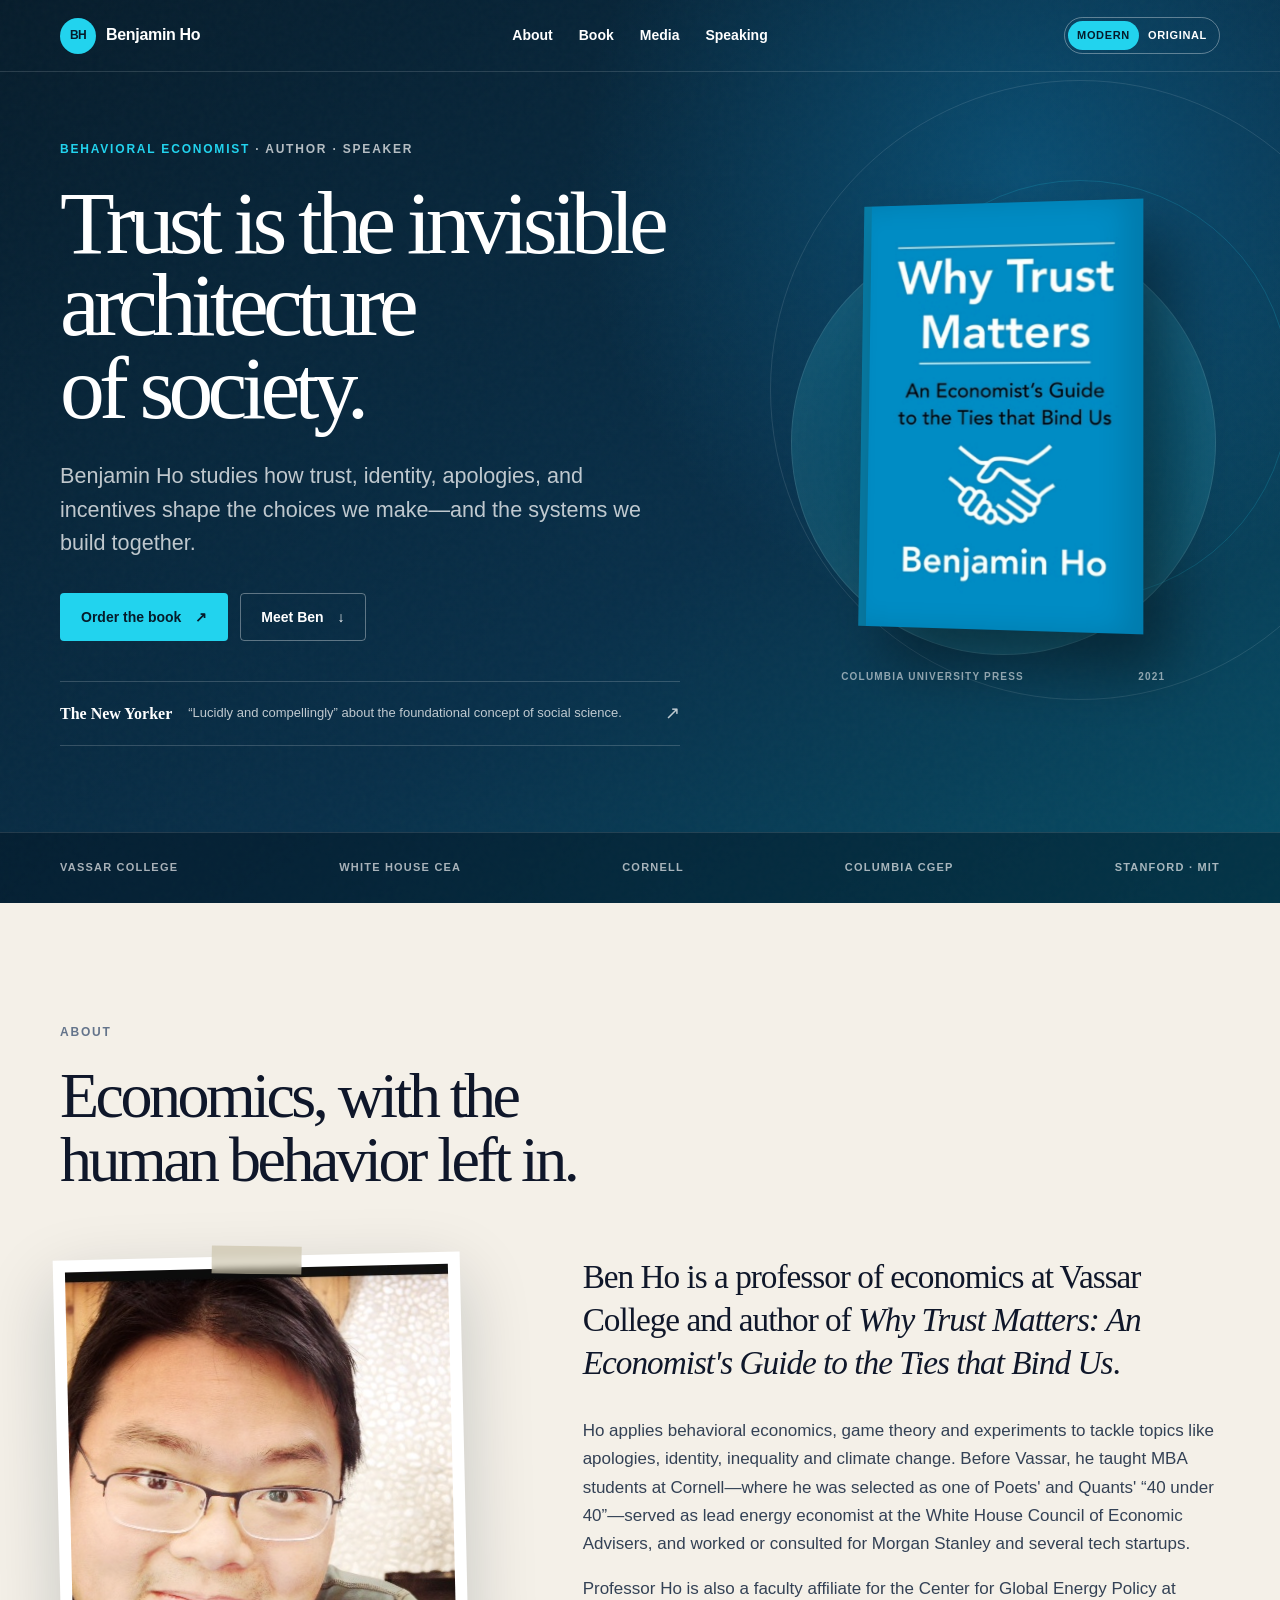
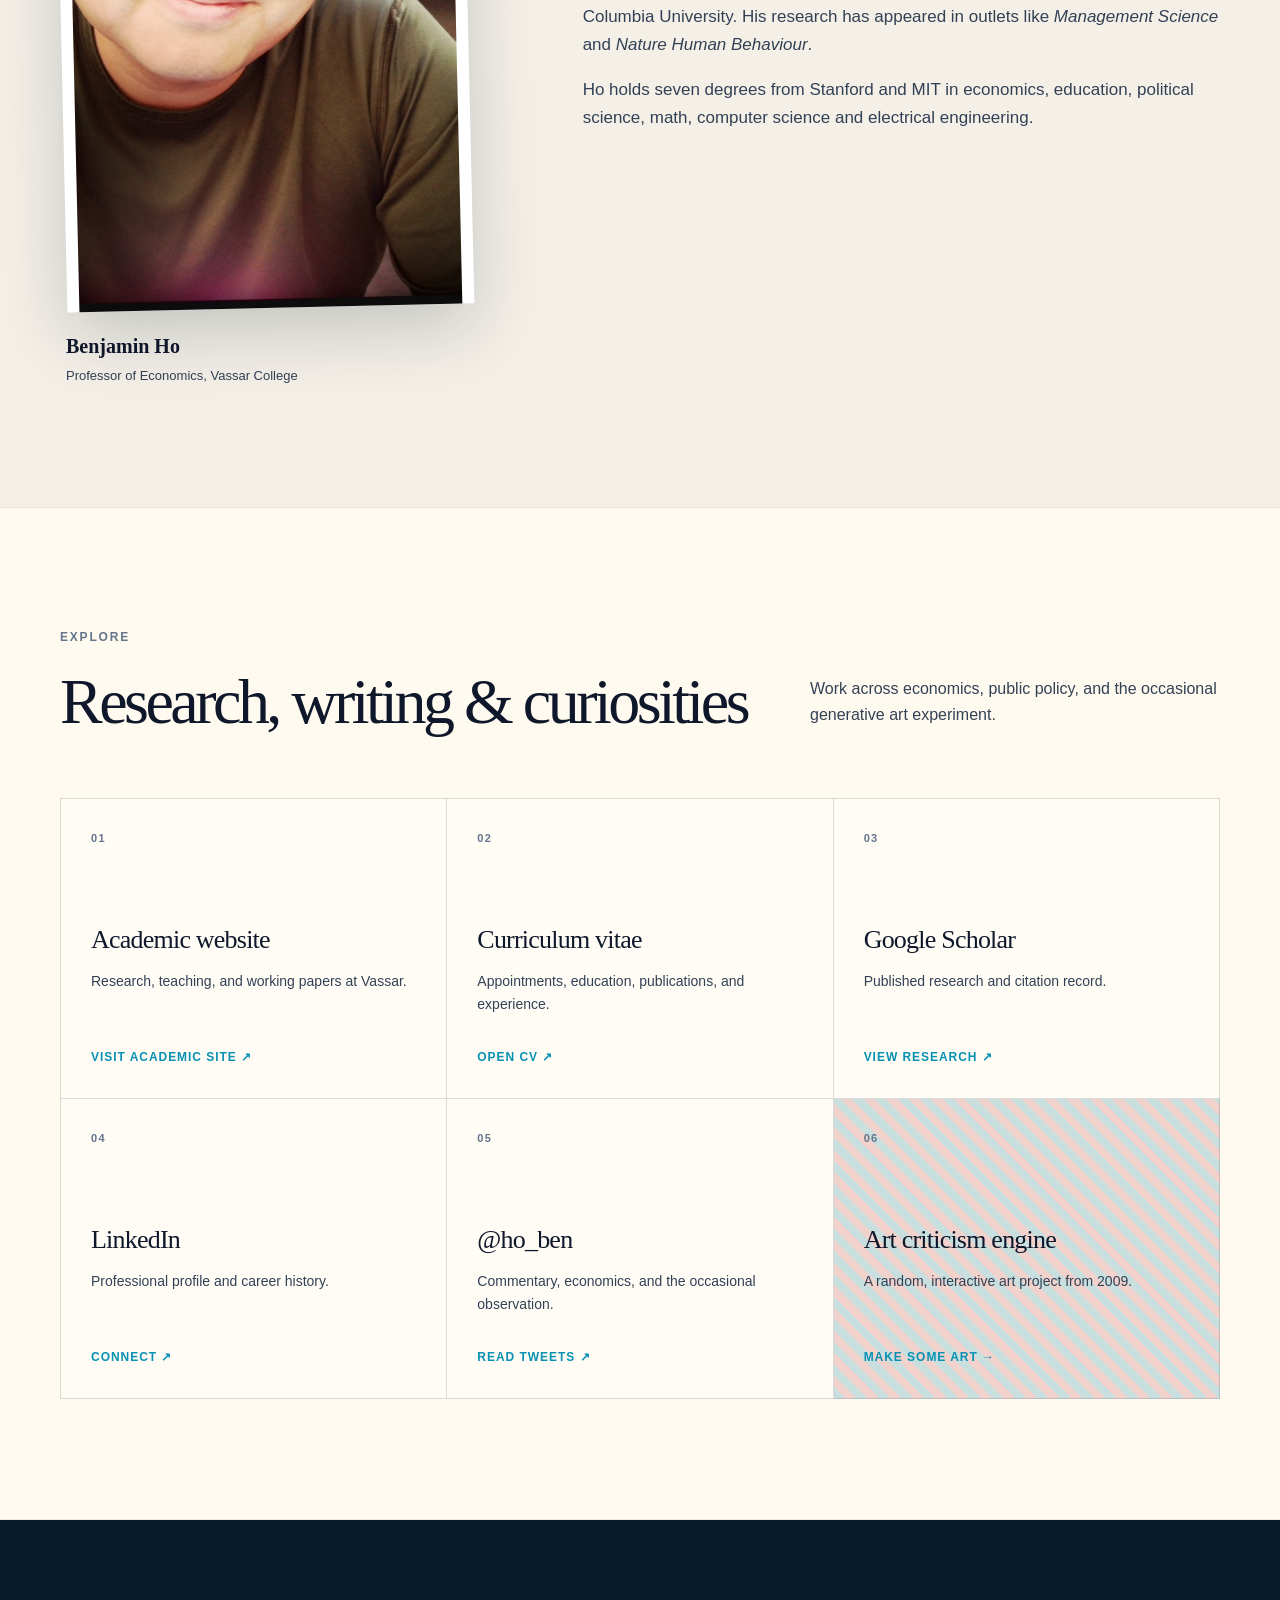
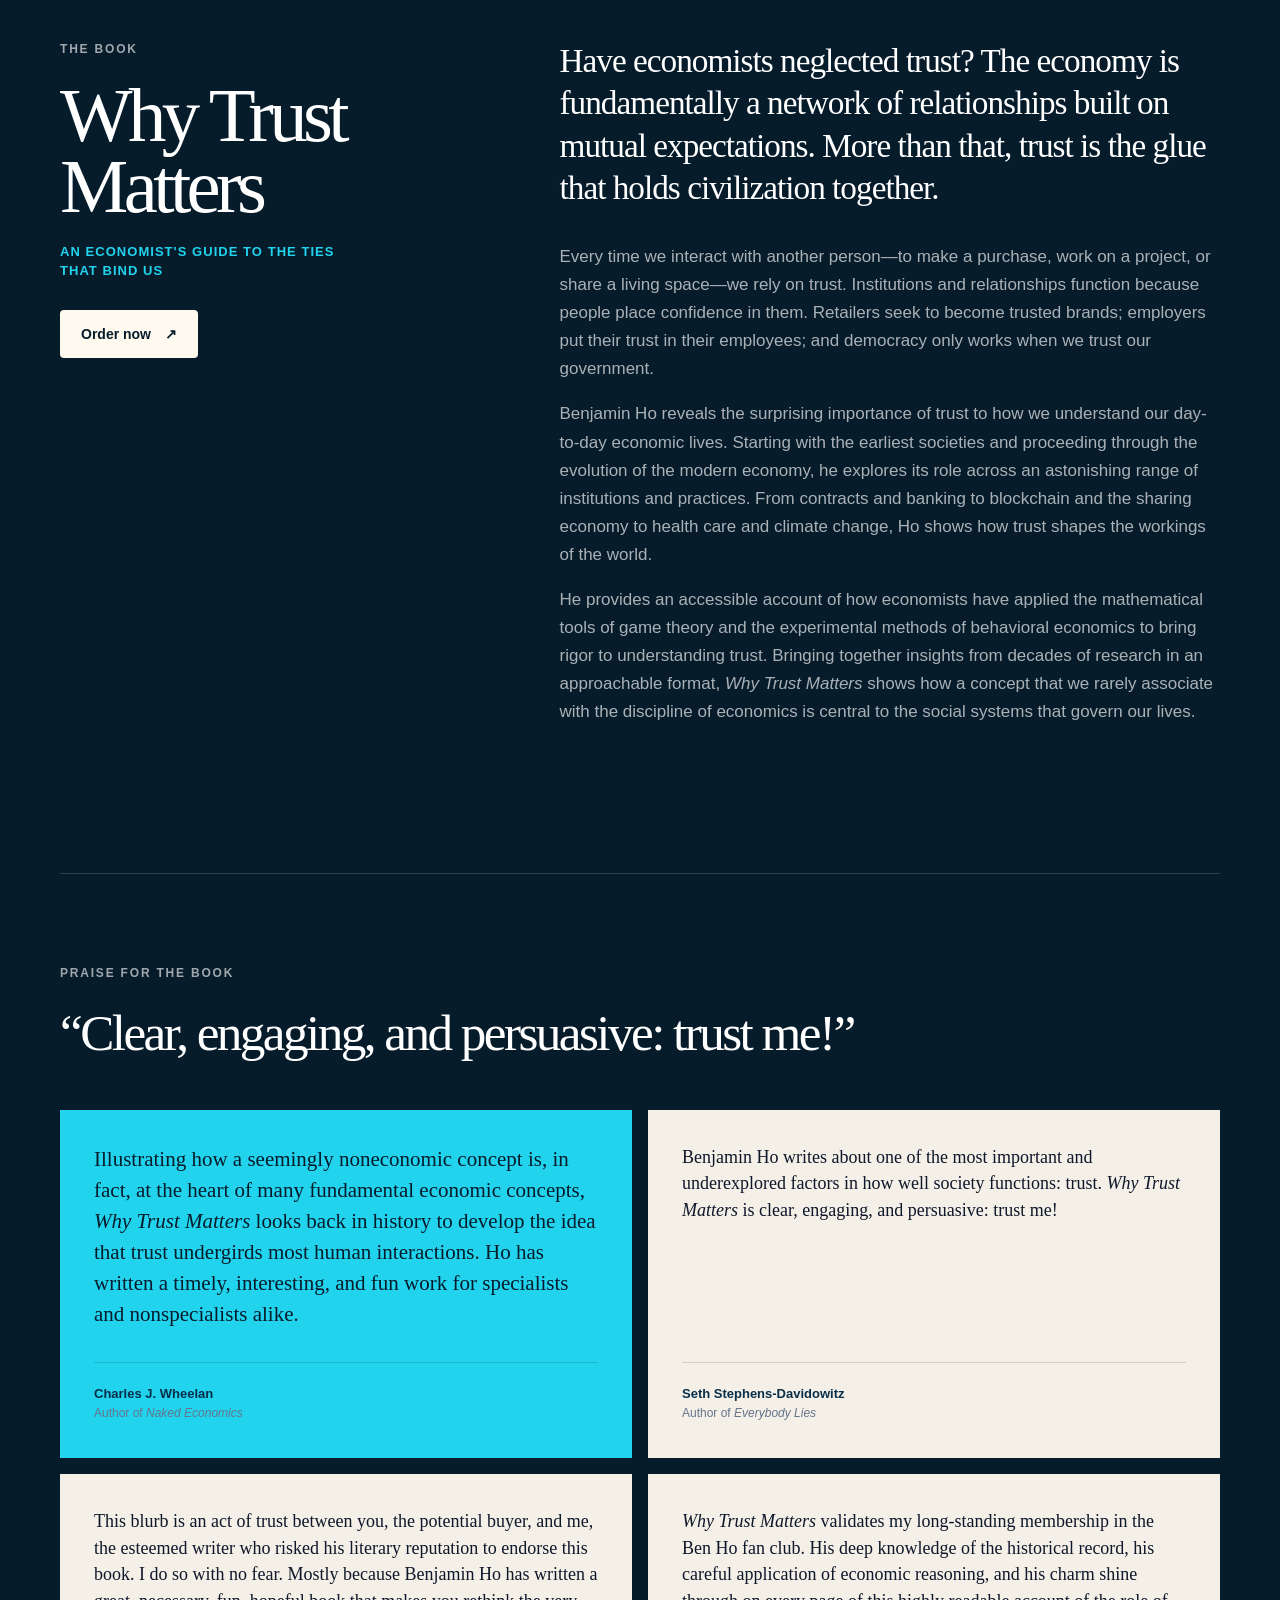
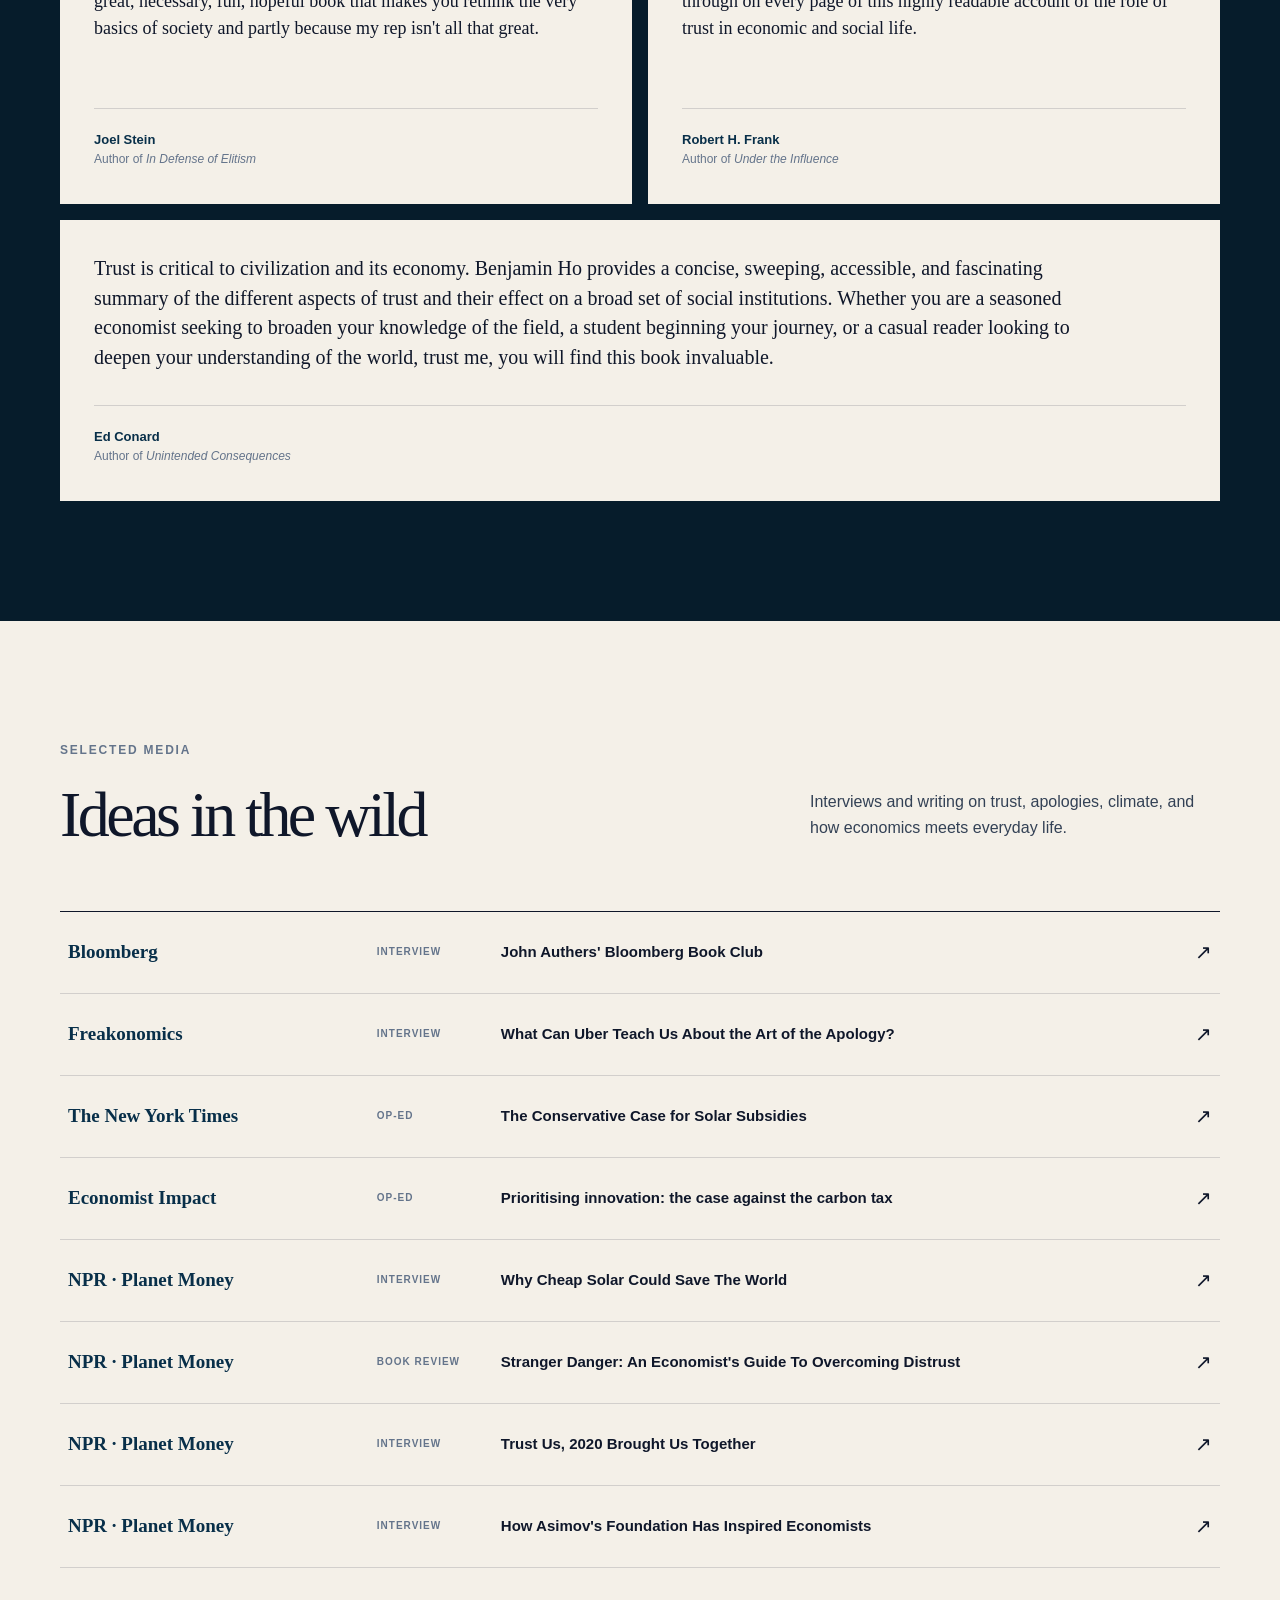
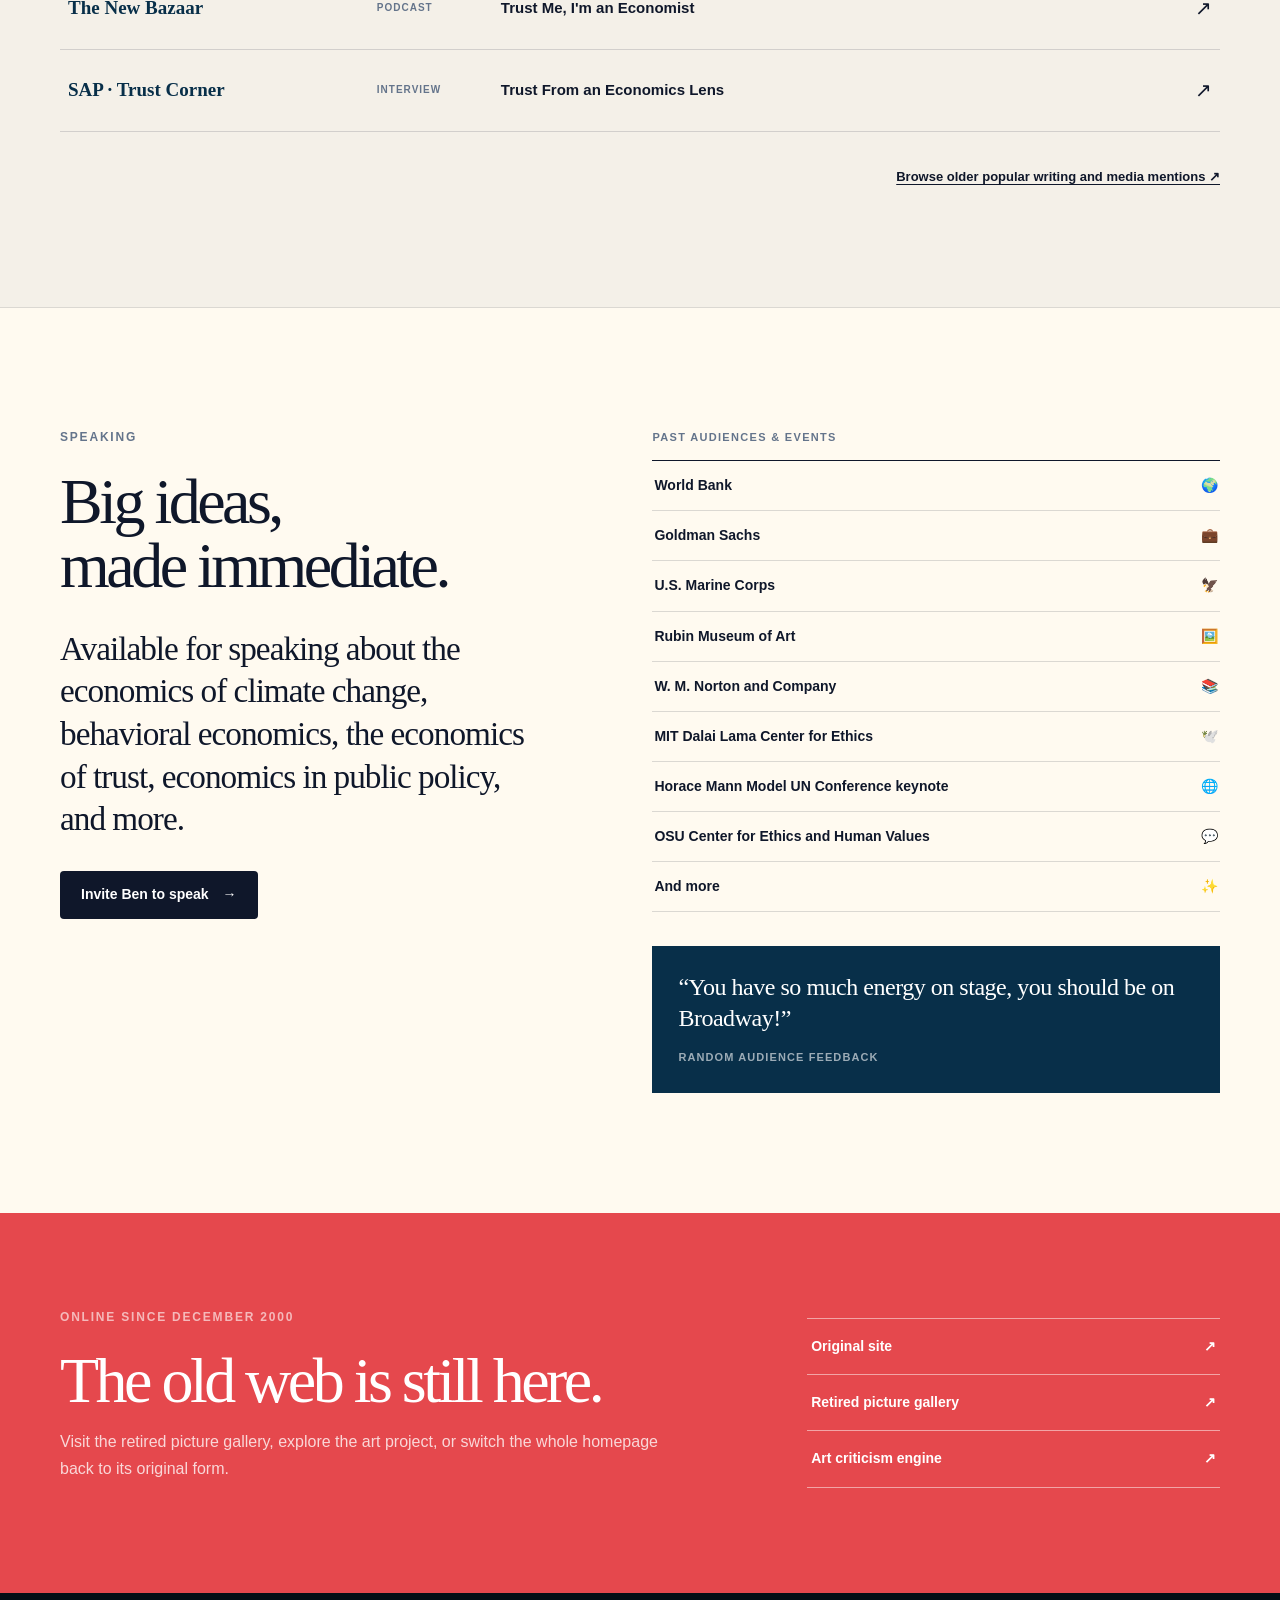
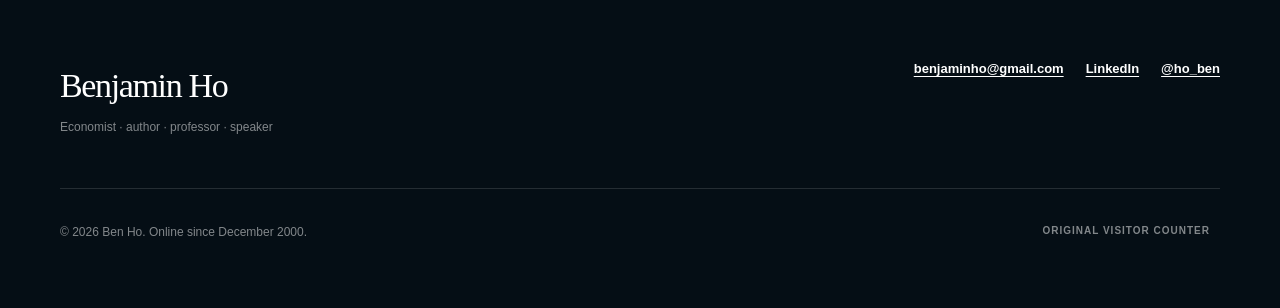
==== commit 904fc2f6: "Upgrade book cover and restore visitor counter" ====
--- a/index.html
+++ b/index.html
@@ -12,7 +12,7 @@
   <meta property="og:title" content="Benjamin Ho — Why Trust Matters">
   <meta property="og:description" content="Behavioral economist, professor, and author exploring the ties that bind us.">
   <meta property="og:url" content="https://benho.org/">
-  <meta property="og:image" content="https://benho.org/assets/legacy/whytrustmatters-cover.jpg">
+  <meta property="og:image" content="https://benho.org/assets/why-trust-matters-cover.jpg">
   <link rel="canonical" href="https://benho.org/">
   <link rel="stylesheet" href="assets/site.css">
   <script src="assets/site.js" defer></script>
@@ -88,7 +88,7 @@
           <div class="book-stage">
             <div class="book-halo" aria-hidden="true"></div>
             <a class="book-cover" href="https://amzn.to/42t1PKT" aria-label="Order Why Trust Matters on Amazon">
-              <img src="assets/legacy/book-cover.jpg" width="162" height="250" alt="Why Trust Matters: An Economist's Guide to the Ties that Bind Us, by Benjamin Ho">
+              <img src="assets/why-trust-matters-cover.jpg" width="1400" height="2164" alt="Why Trust Matters: An Economist's Guide to the Ties that Bind Us, by Benjamin Ho">
             </a>
             <p class="book-note"><span>Columbia University Press</span><span>2021</span></p>
           </div>
@@ -139,13 +139,13 @@
           <p>Work across economics, public policy, and the occasional generative art experiment.</p>
         </div>
         <div class="resource-grid">
-          <a class="resource-card reveal" href="academic/">
+          <a class="resource-card reveal" href="https://ho-ben.github.io/">
             <span class="resource-number">01</span>
             <h3>Academic website</h3>
             <p>Research, teaching, and working papers at Vassar.</p>
             <span class="card-link">Visit academic site ↗</span>
           </a>
-          <a class="resource-card reveal" data-delay="1" href="academic/files/cv-bho.pdf">
+          <a class="resource-card reveal" data-delay="1" href="https://ho-ben.github.io/files/cv-bho.pdf">
             <span class="resource-number">02</span>
             <h3>Curriculum vitae</h3>
             <p>Appointments, education, publications, and experience.</p>
@@ -265,7 +265,7 @@
           <span class="media-outlet">SAP · Trust Corner</span><span class="media-type">Interview</span><strong>Trust From an Economics Lens</strong><span class="media-arrow">↗</span>
         </a>
       </div>
-      <p class="older-media reveal"><a href="academic/#press">Browse older popular writing and media mentions ↗</a></p>
+      <p class="older-media reveal"><a href="https://ho-ben.github.io/#press">Browse older popular writing and media mentions ↗</a></p>
     </section>
 
     <section class="section speaking" id="speaking" aria-labelledby="speaking-title">
@@ -324,7 +324,22 @@
         <a href="https://www.linkedin.com/in/benjaminho/">LinkedIn</a>
         <a href="https://twitter.com/ho_ben?lang=en">@ho_ben</a>
       </div>
-      <p class="footer-meta">© <span data-year>2026</span> Ben Ho. Online since December 2000.</p>
+      <div class="footer-bottom">
+        <p class="footer-meta">© <span data-year>2026</span> Ben Ho. Online since December 2000.</p>
+        <div class="footer-counter" aria-label="Original visitor counter">
+          <span>Original visitor counter</span>
+          <span class="footer-counter-value">
+            <script>
+              var sc_project = 231929;
+              var sc_invisible = 0;
+              var sc_security = "";
+              var scJsHost = "https://";
+              document.write("<sc" + "ript src='" + scJsHost + "statcounter.com/counter/counter.js'></" + "script>");
+            </script>
+            <noscript><img src="https://c.statcounter.com/231929/0//0/" alt="Visitor counter"></noscript>
+          </span>
+        </div>
+      </div>
     </div>
   </footer>
 </body>
--- a/assets/site.css
+++ b/assets/site.css
@@ -1005,10 +1005,38 @@
   font-weight: 650;
 }
 
-.footer-meta {
+.footer-bottom {
   grid-column: 1 / -1;
+  display: flex;
+  align-items: center;
+  justify-content: space-between;
+  gap: 24px;
   padding-top: 30px;
   border-top: 1px solid rgba(255, 255, 255, 0.13);
+}
+
+.footer-counter {
+  display: flex;
+  align-items: center;
+  gap: 10px;
+  color: rgba(255, 255, 255, 0.5);
+  font-size: 10px;
+  font-weight: 700;
+  letter-spacing: 0.1em;
+  text-transform: uppercase;
+}
+
+.footer-counter-value,
+.footer-counter-value a {
+  display: inline-flex;
+  align-items: center;
+}
+
+.footer-counter img {
+  display: inline-block;
+  width: auto;
+  max-height: 18px;
+  border: 0;
 }
 
 .reveal {
@@ -1370,8 +1398,11 @@
     justify-content: start;
   }
 
-  .footer-meta {
+  .footer-bottom {
     grid-column: auto;
+    align-items: flex-start;
+    flex-direction: column;
+    gap: 14px;
   }
 }
 
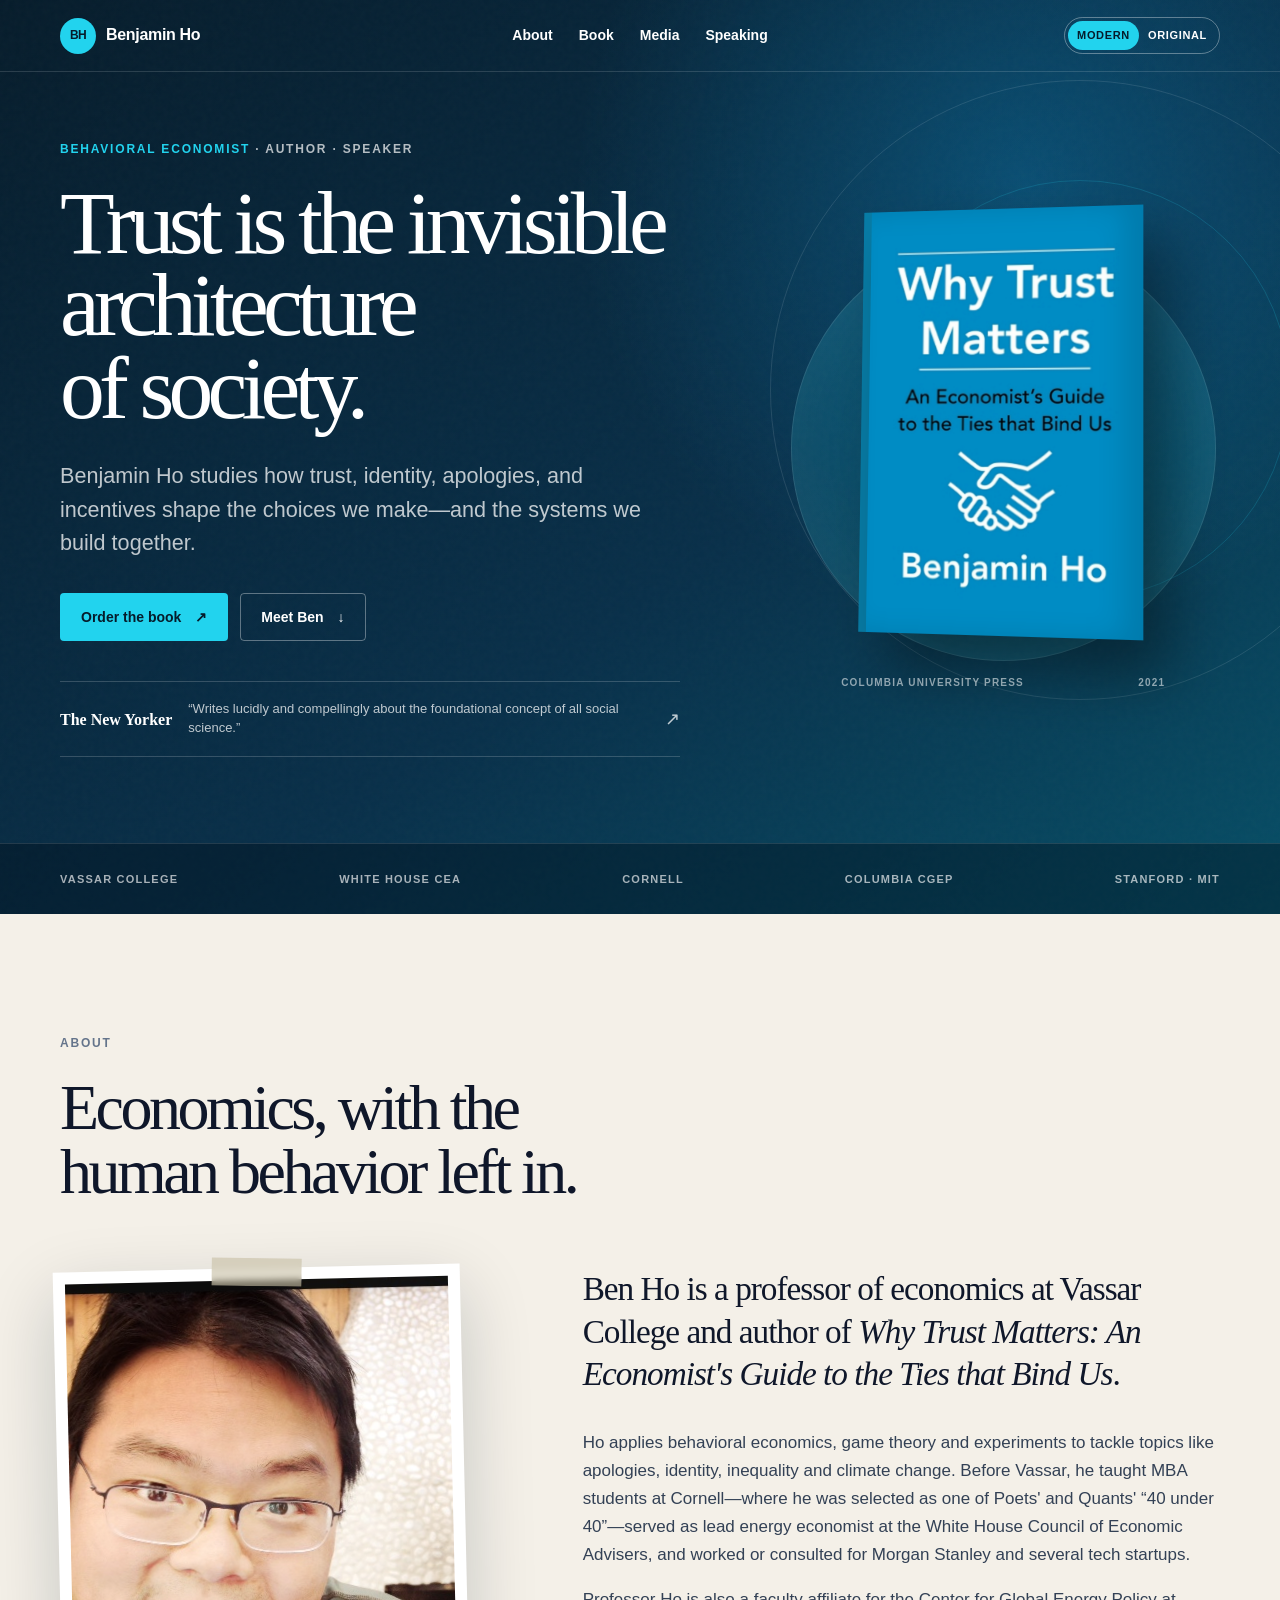
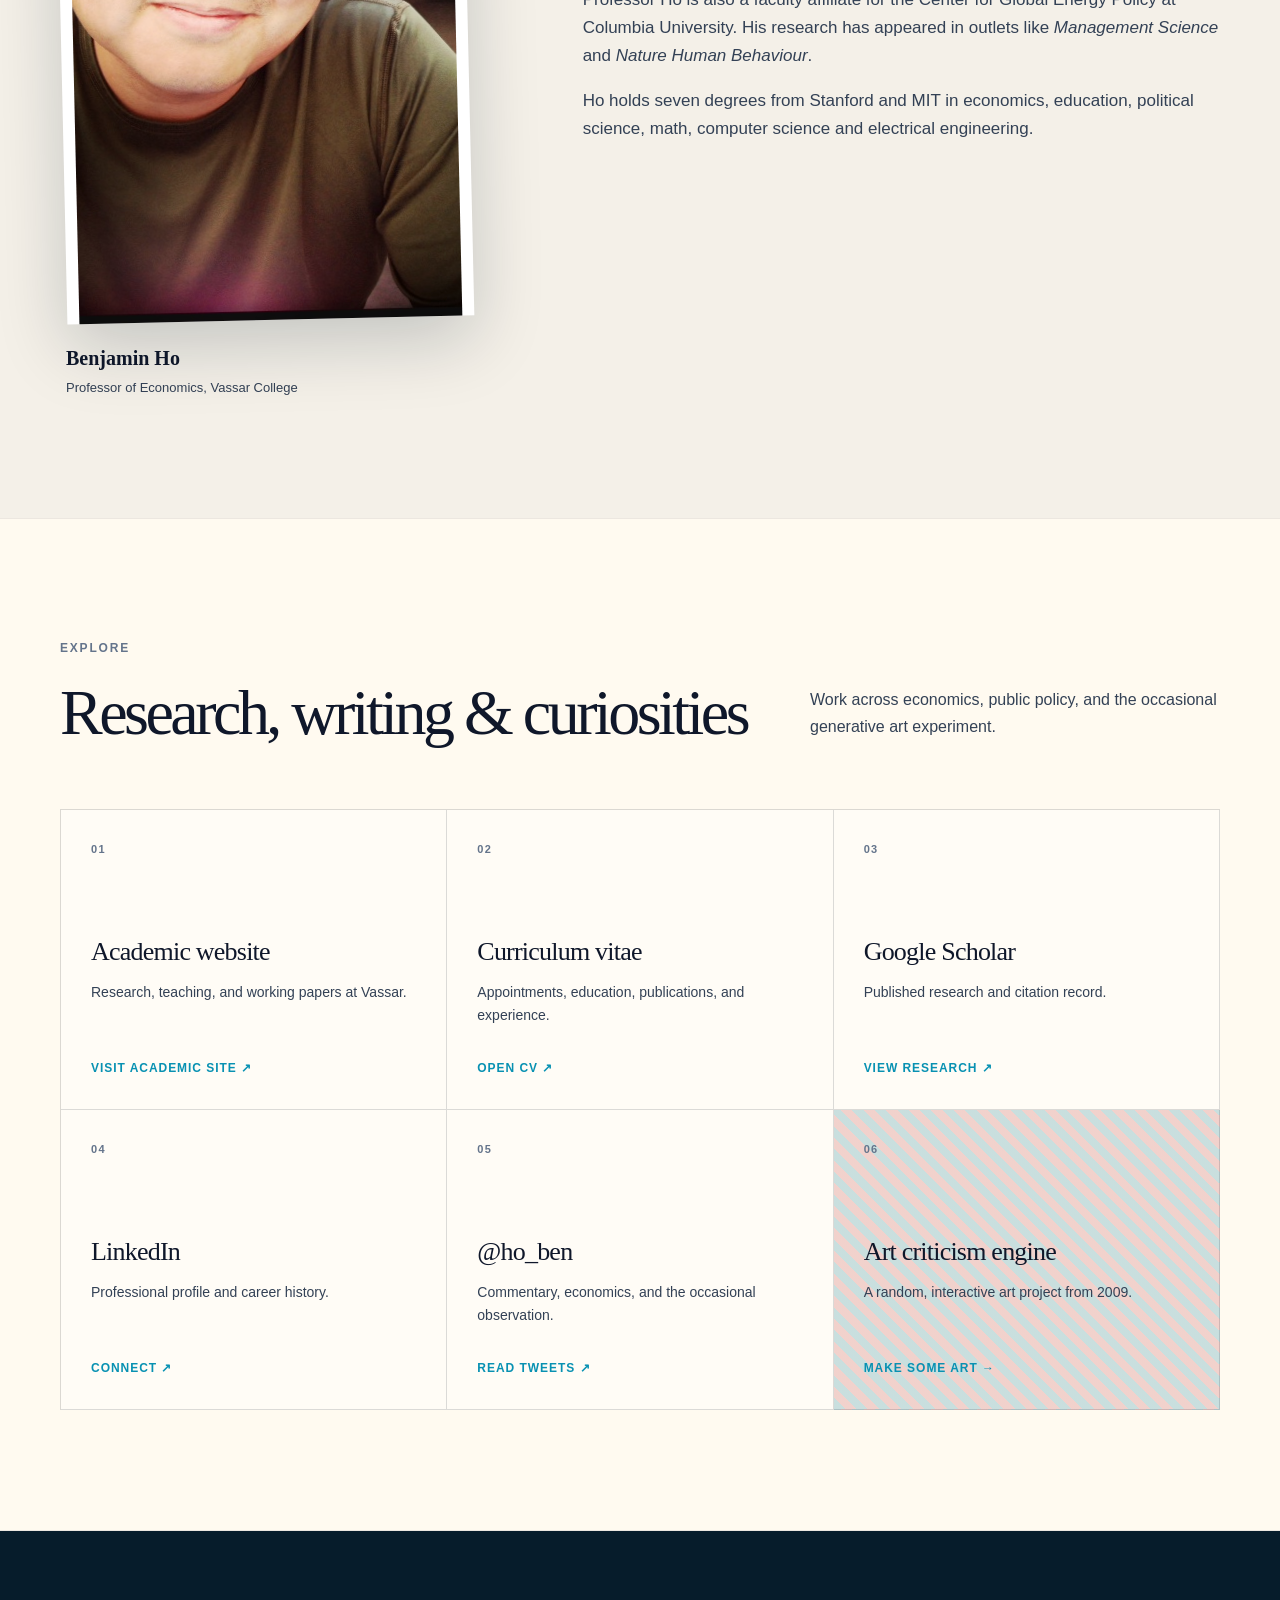
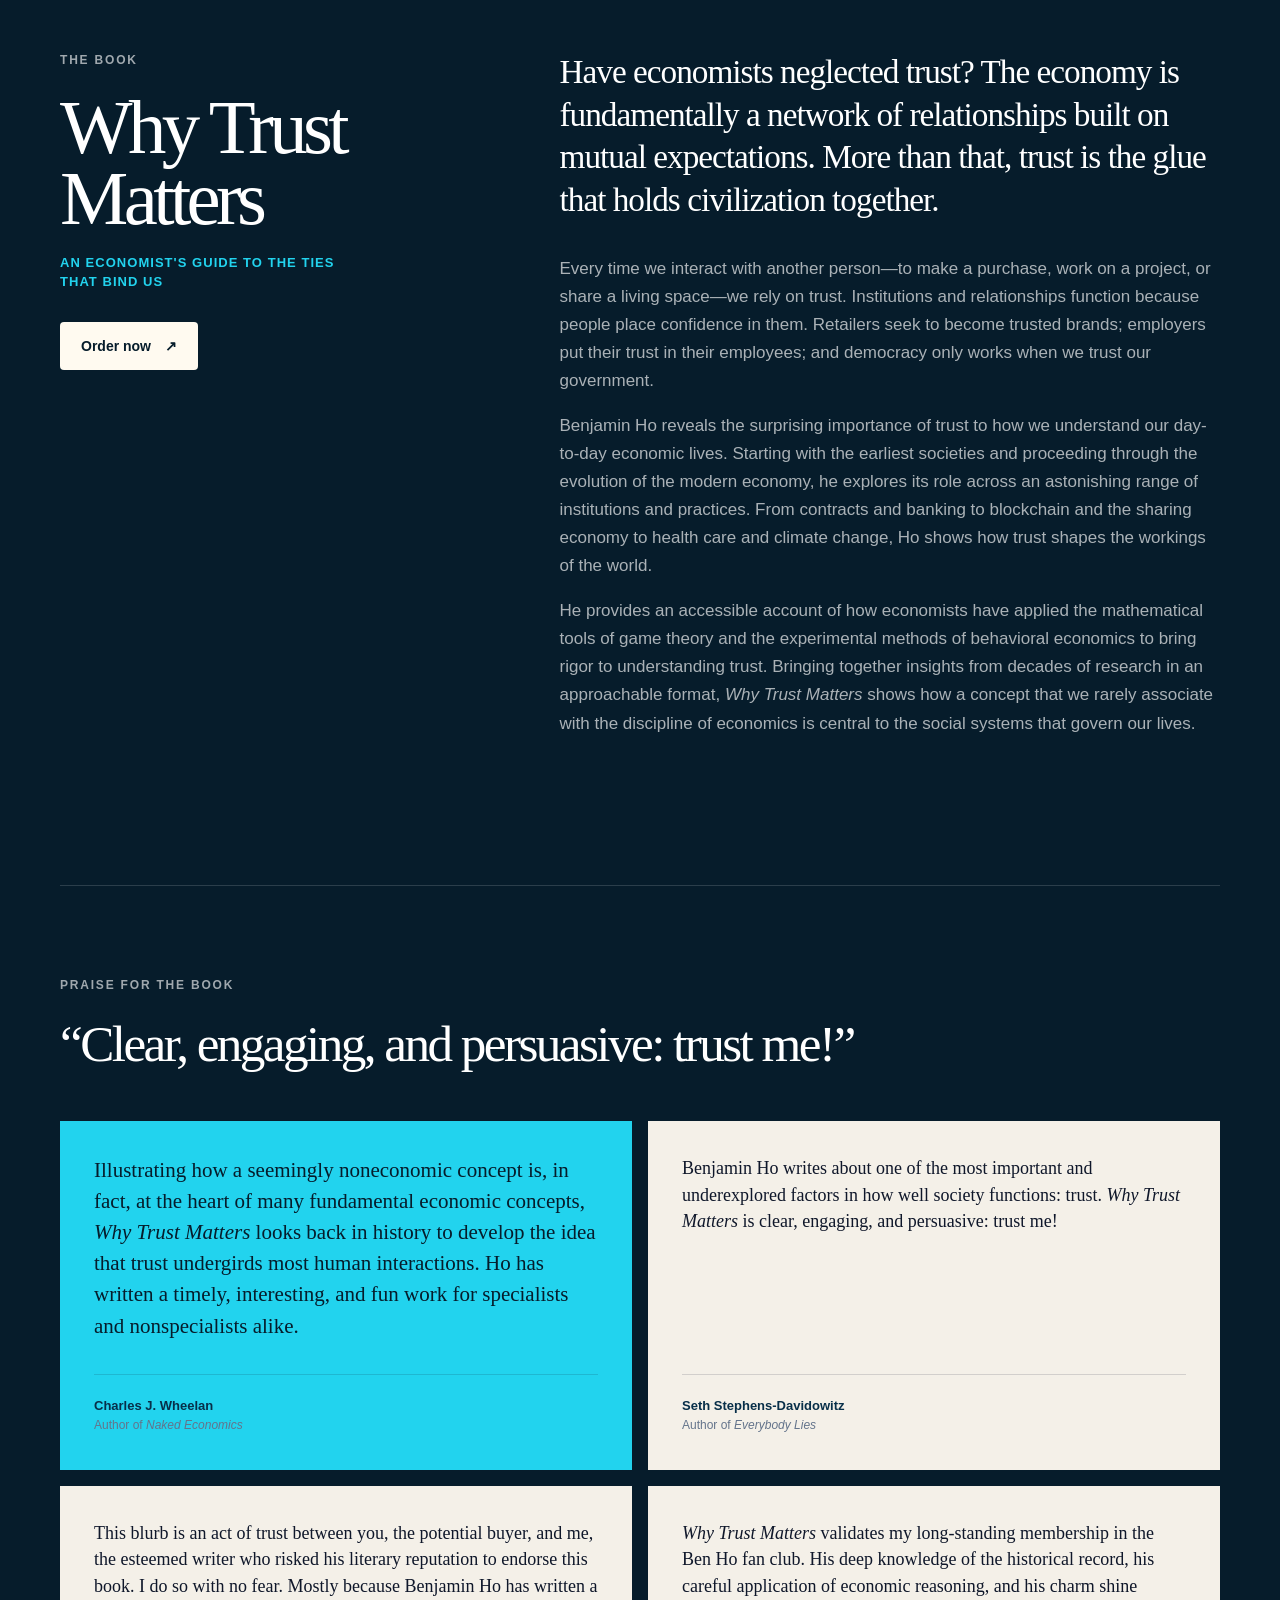
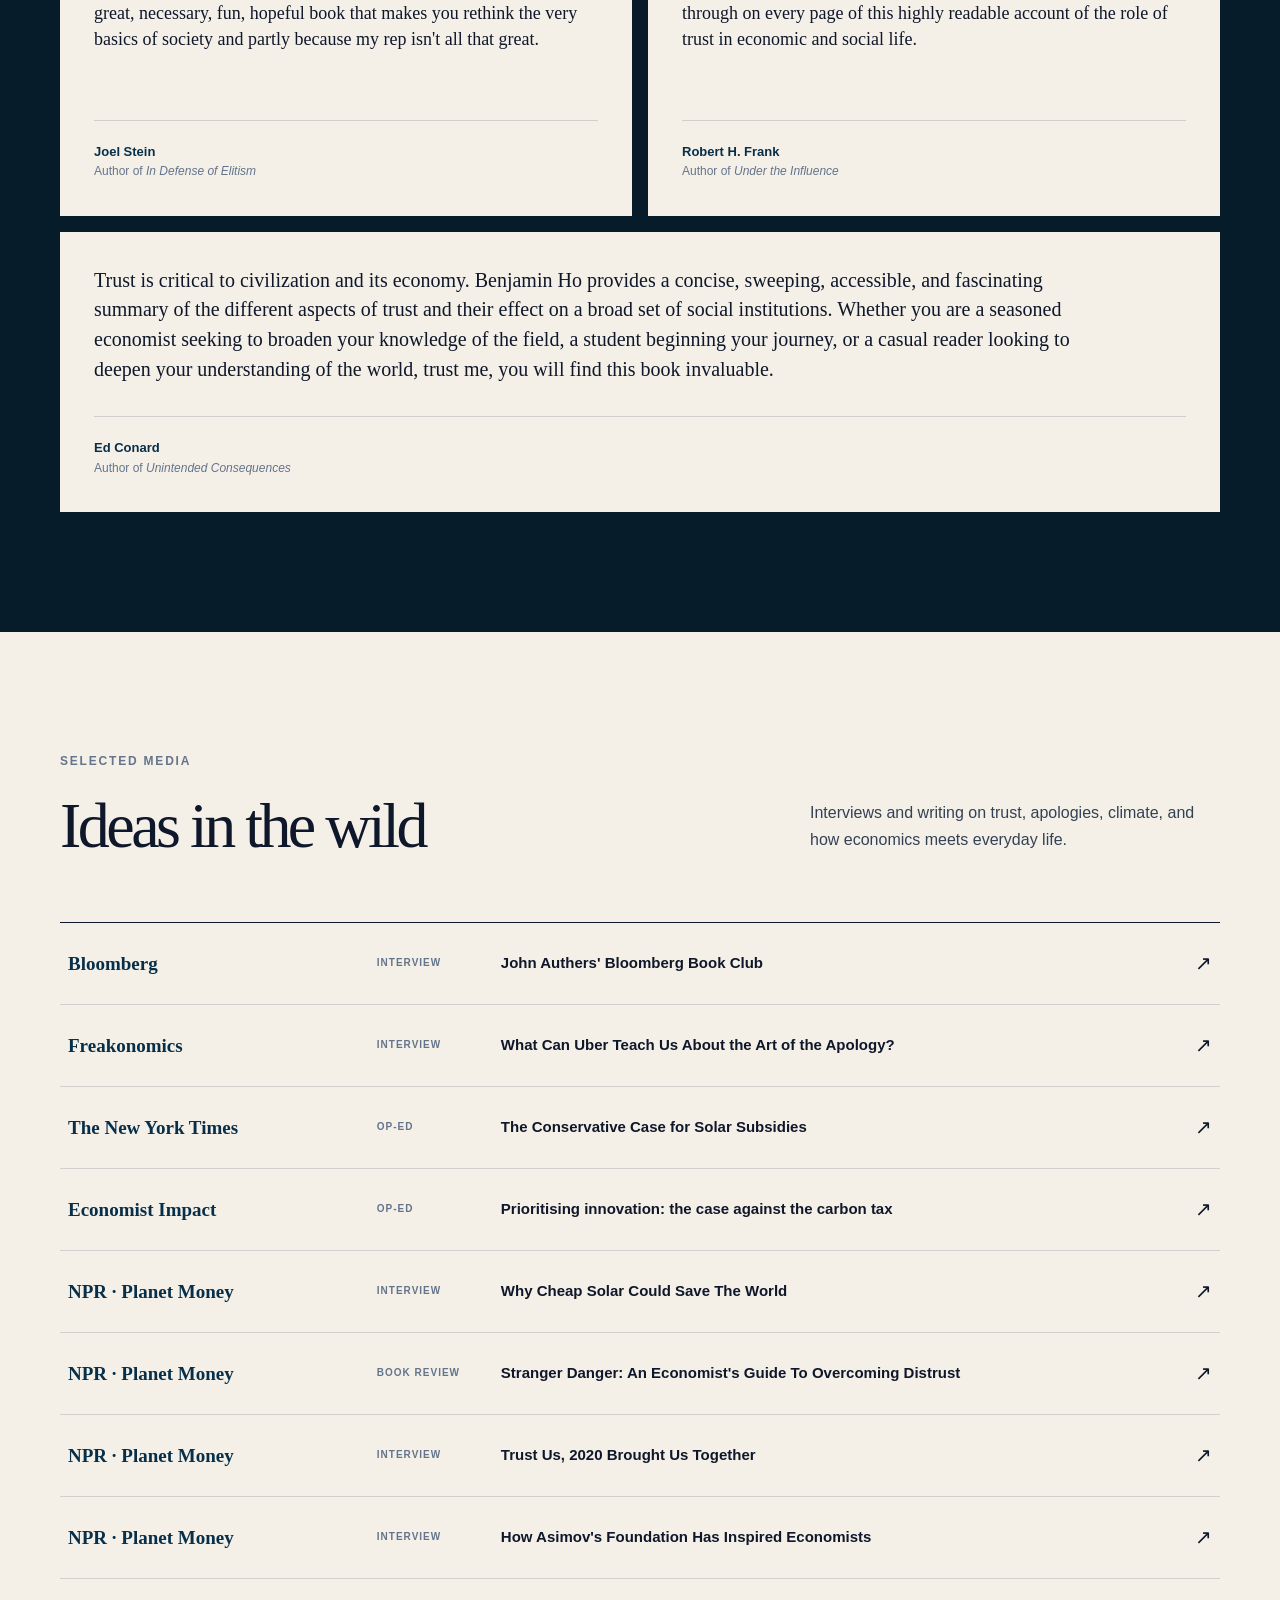
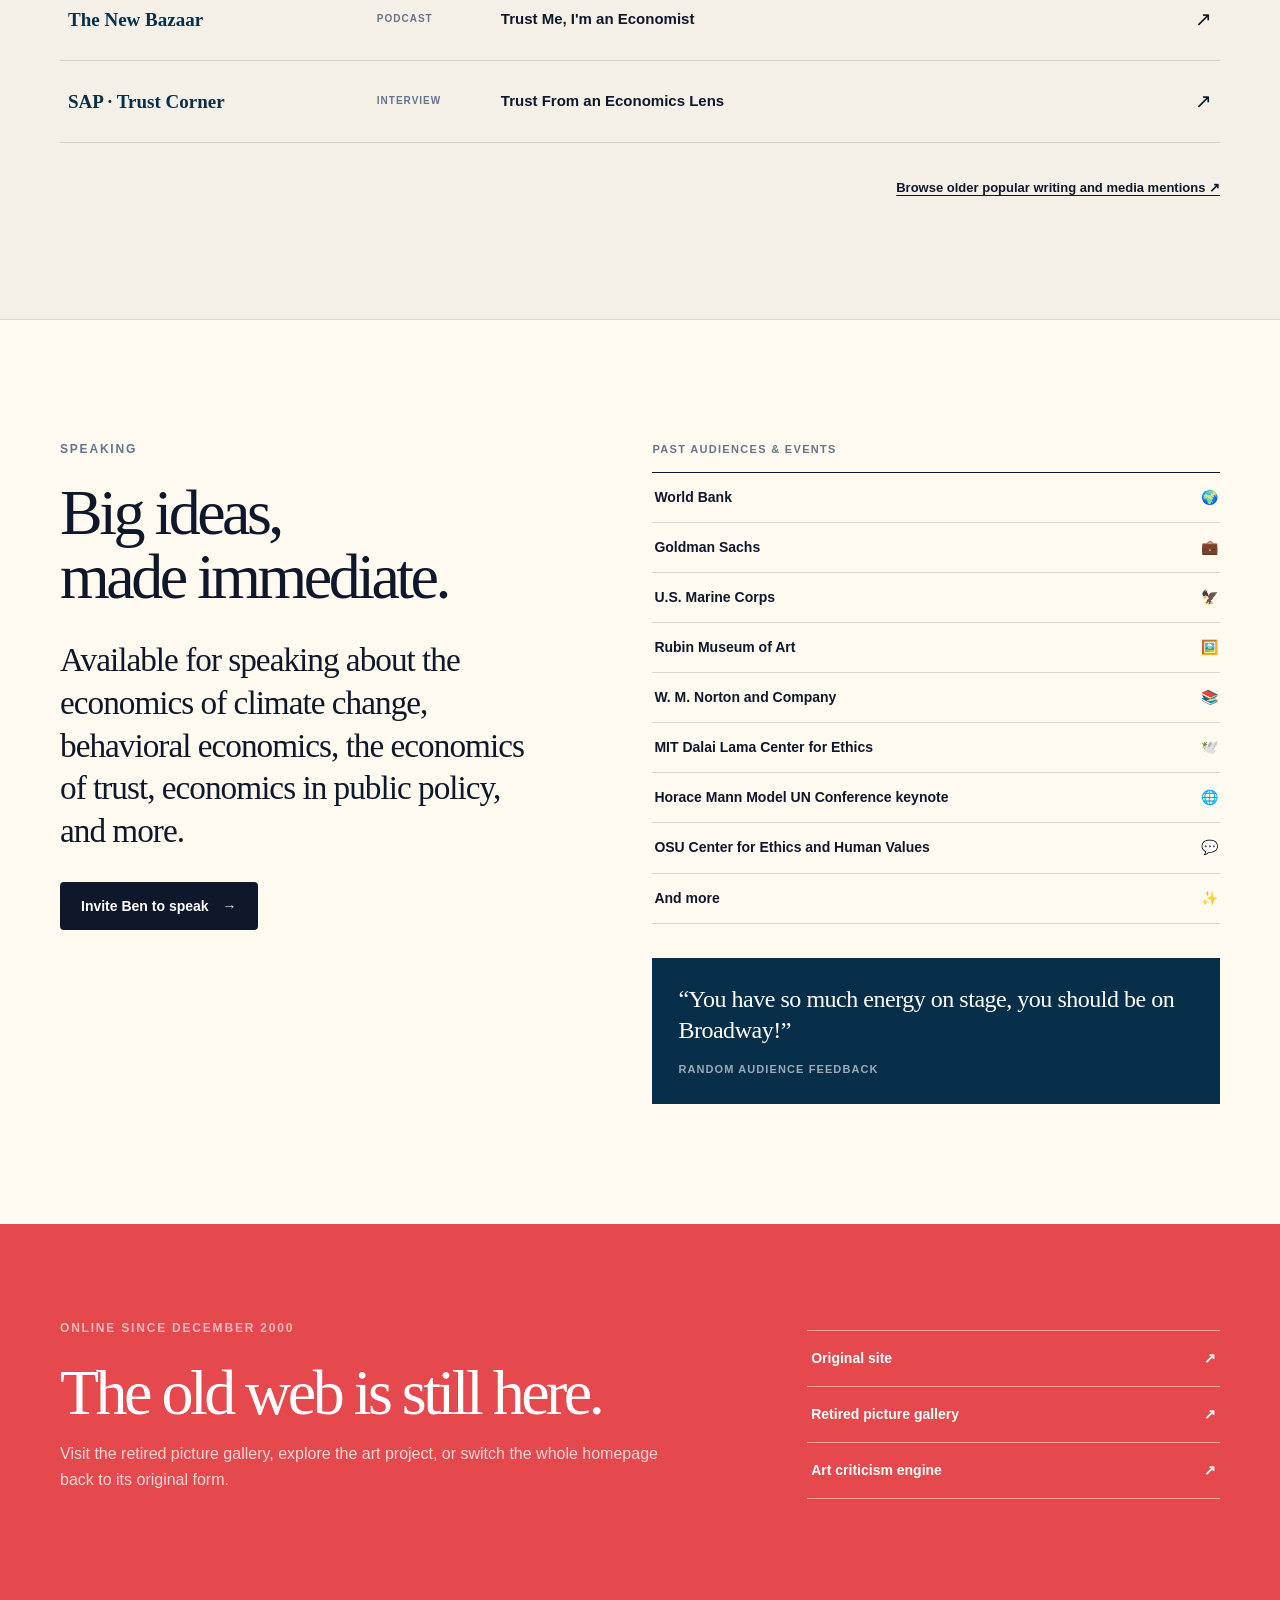
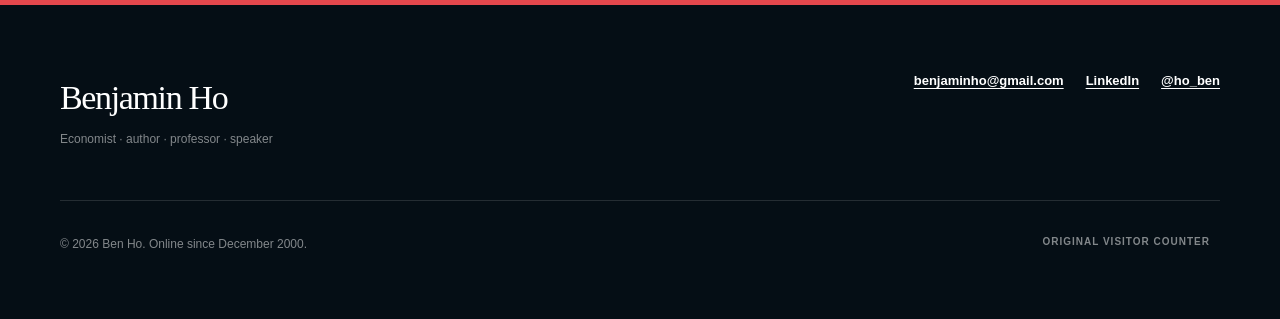
==== commit 96d0d0bf: "Correct New Yorker review excerpt" ====
--- a/index.html
+++ b/index.html
@@ -79,7 +79,7 @@
           </div>
           <a class="review-callout" href="https://www.newyorker.com/magazine/2021/07/26/are-americans-more-trusting-than-they-seem">
             <span class="review-kicker">The New Yorker</span>
-            <span>“Lucidly and compellingly” about the foundational concept of social science.</span>
+            <span>“Writes lucidly and compellingly about the foundational concept of all social science.”</span>
             <span class="review-arrow" aria-hidden="true">↗</span>
           </a>
         </div>
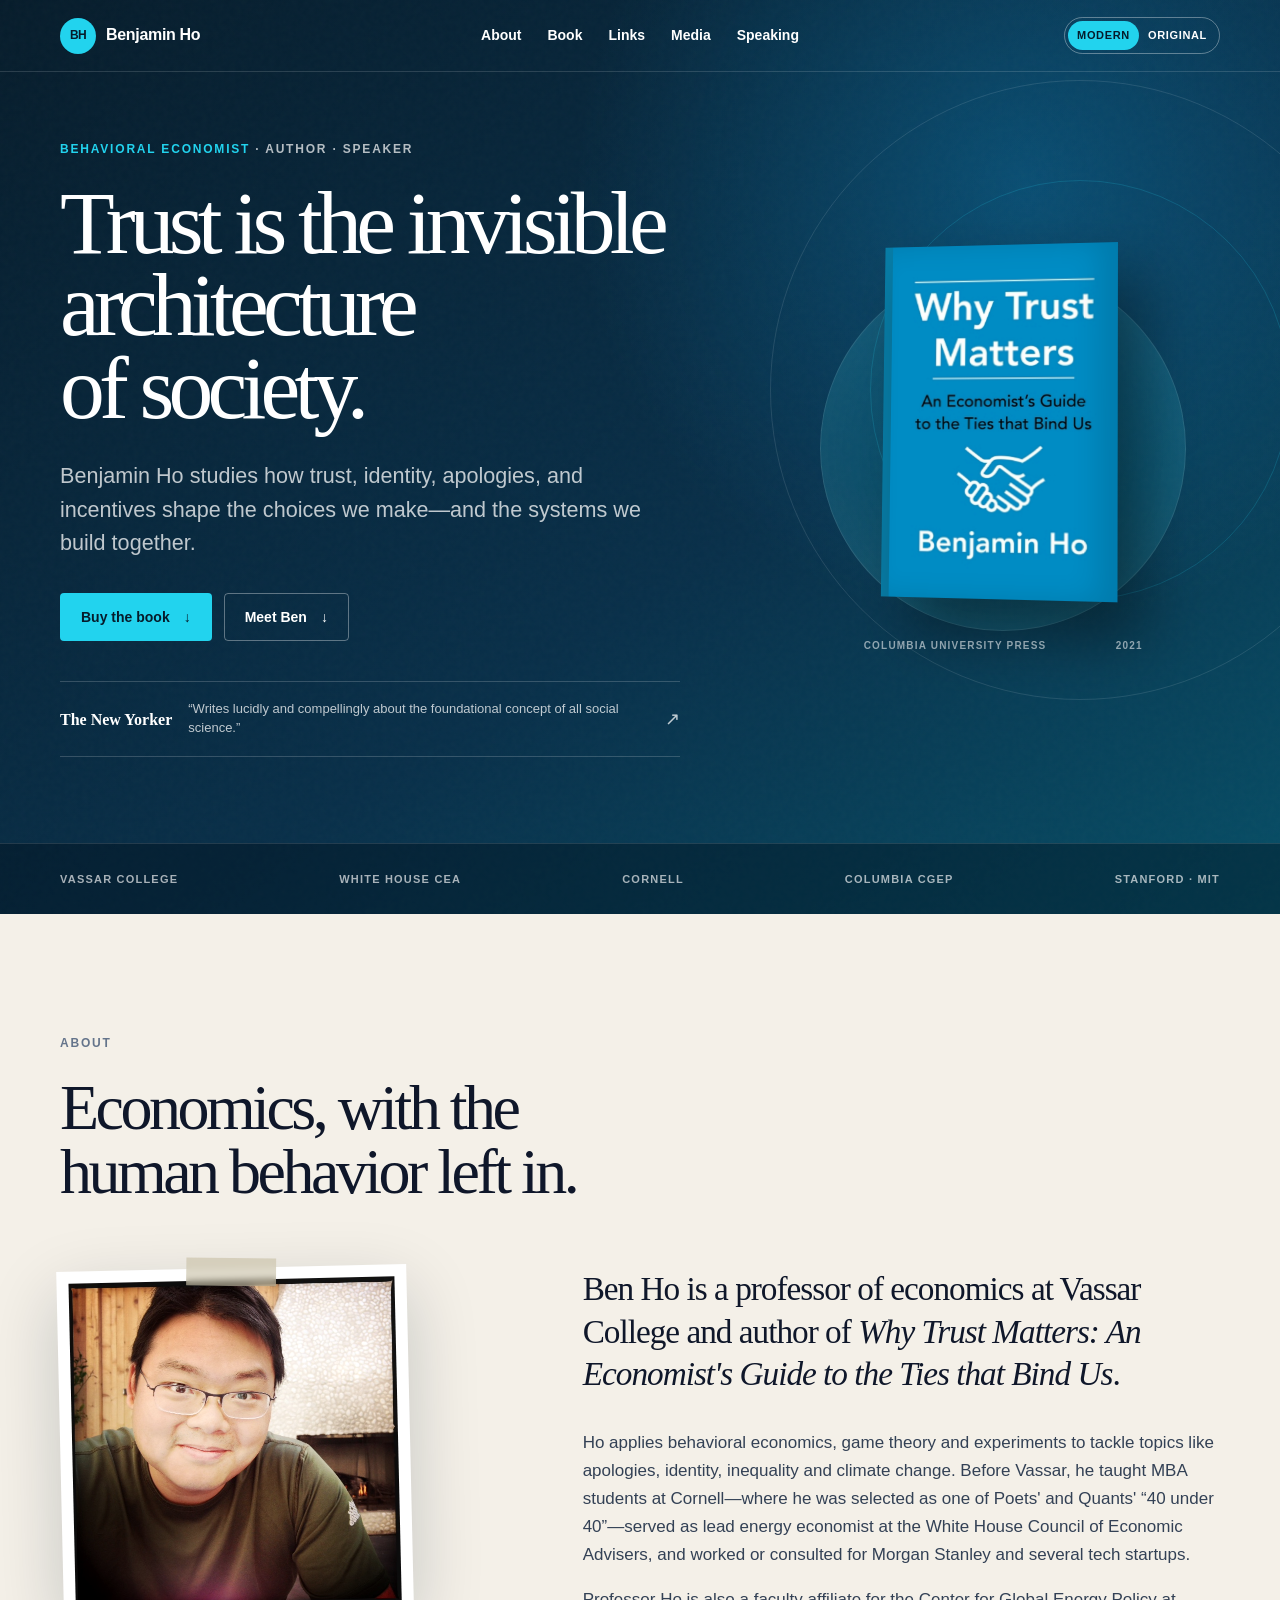
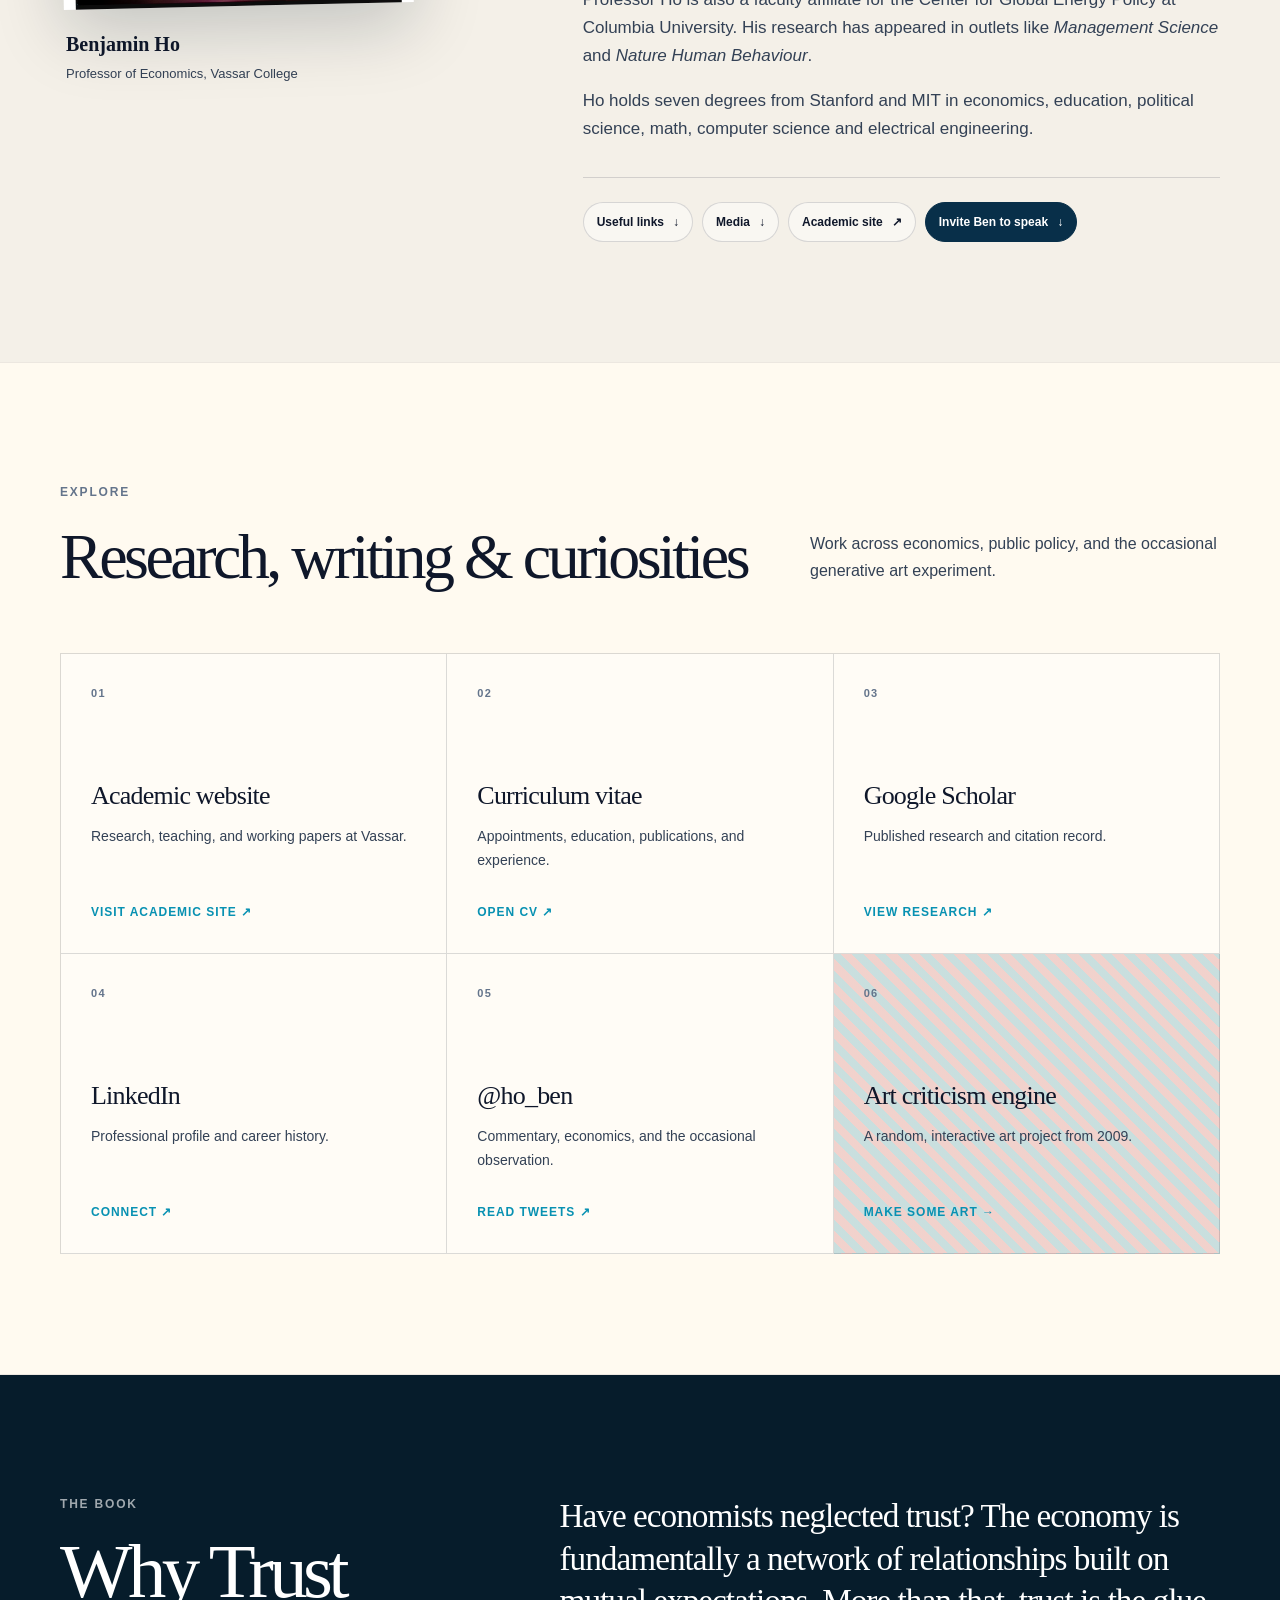
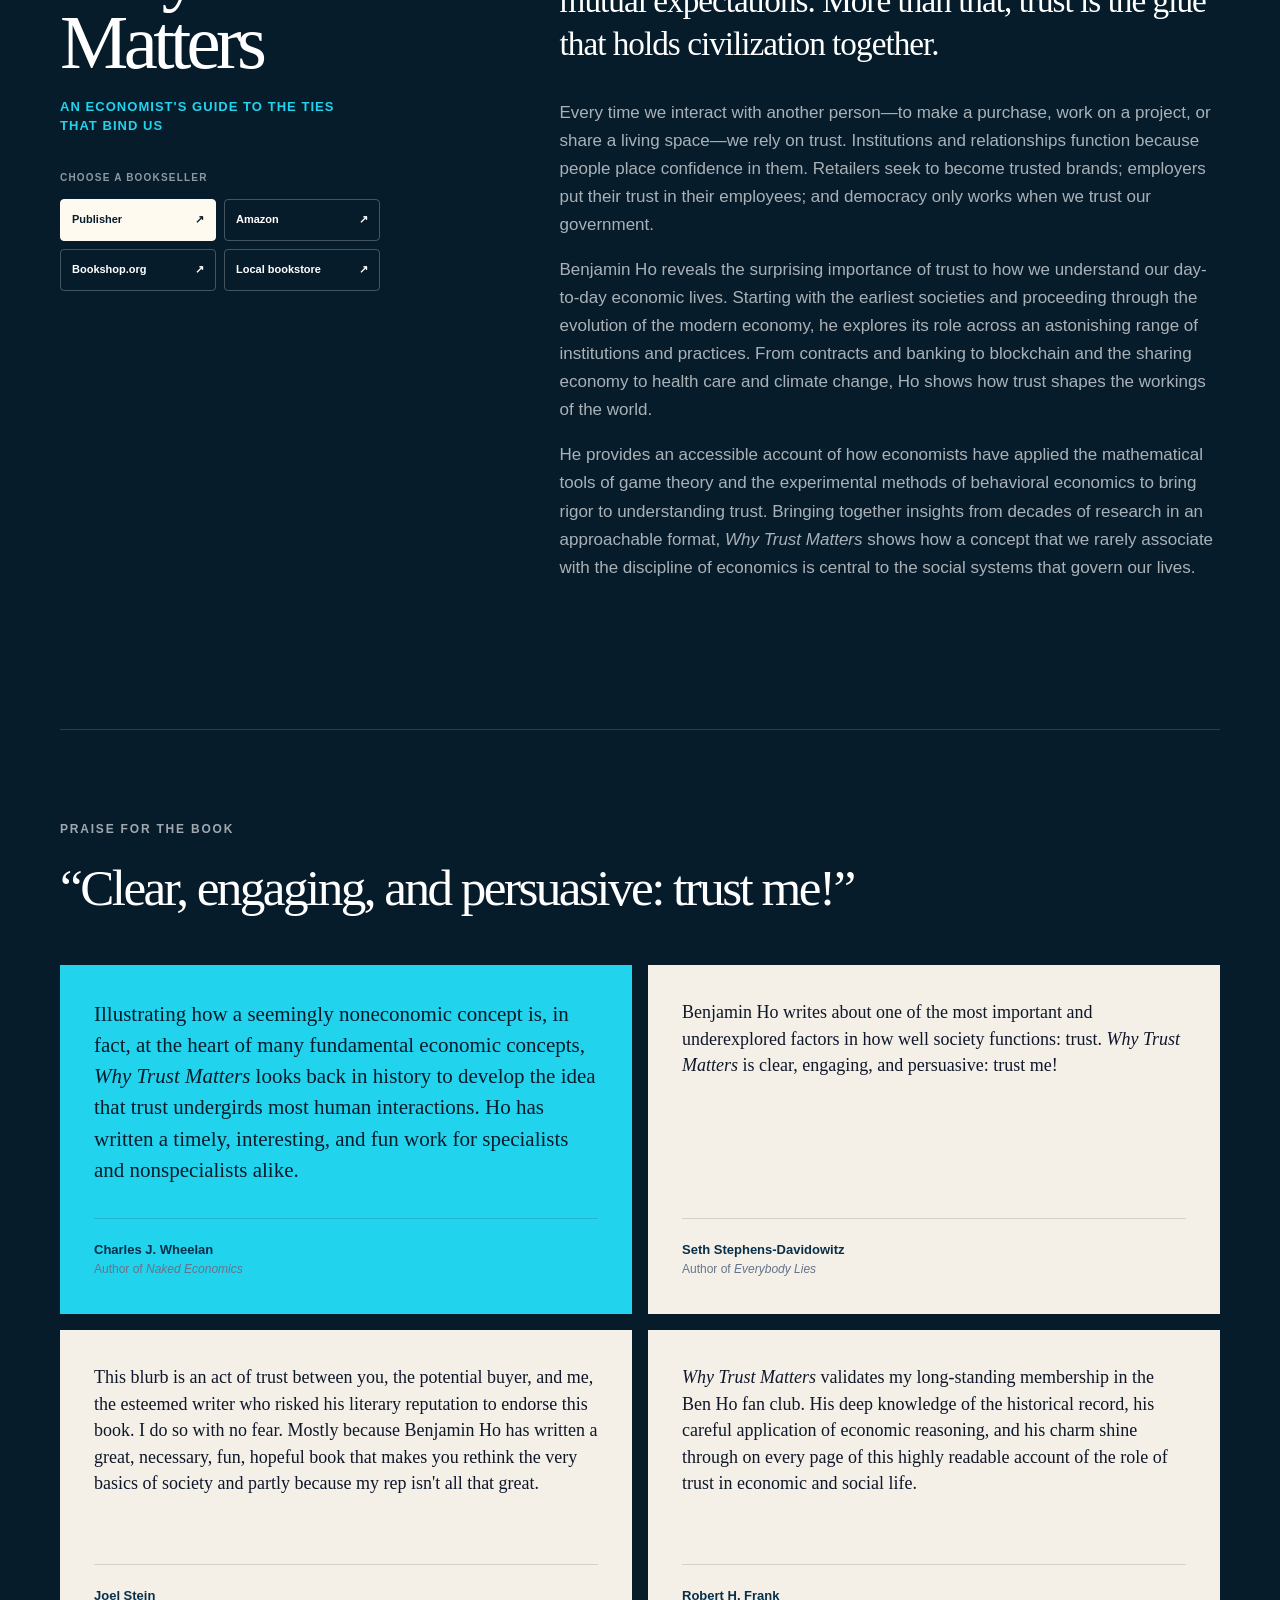
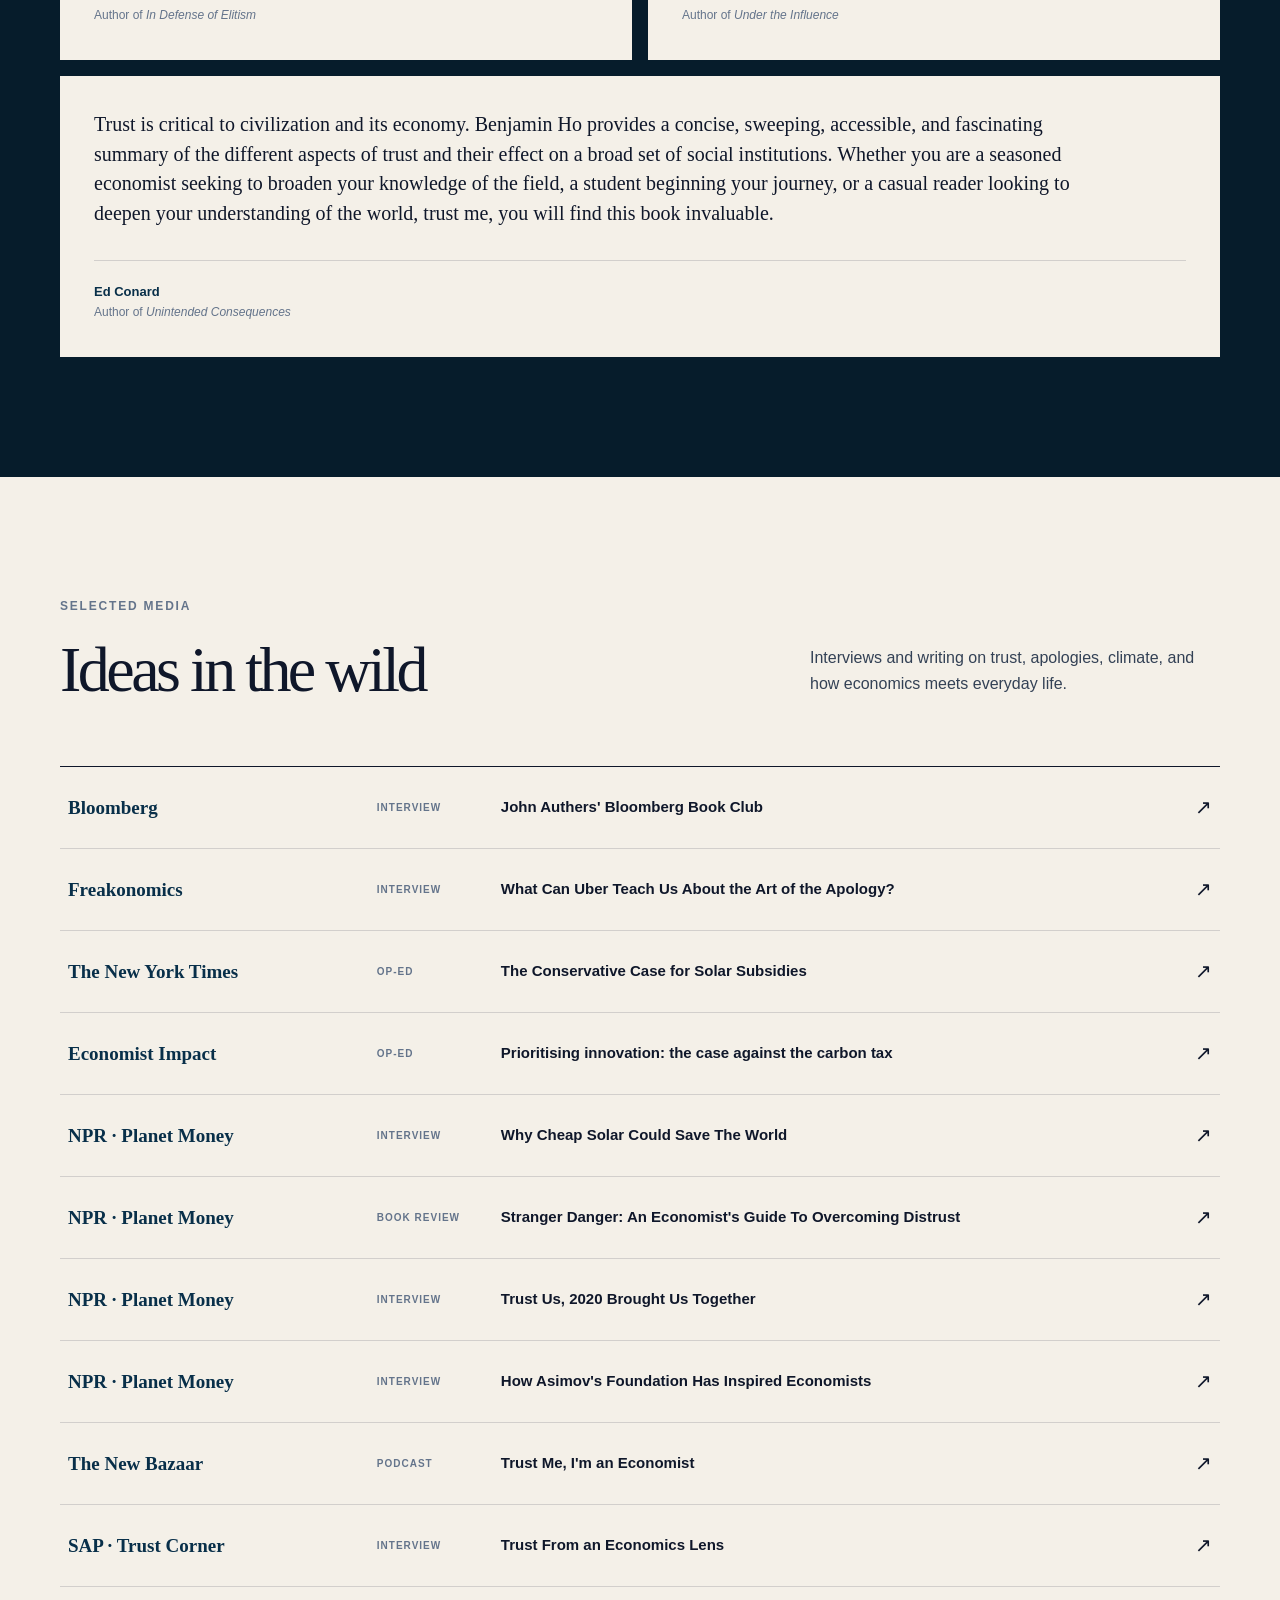
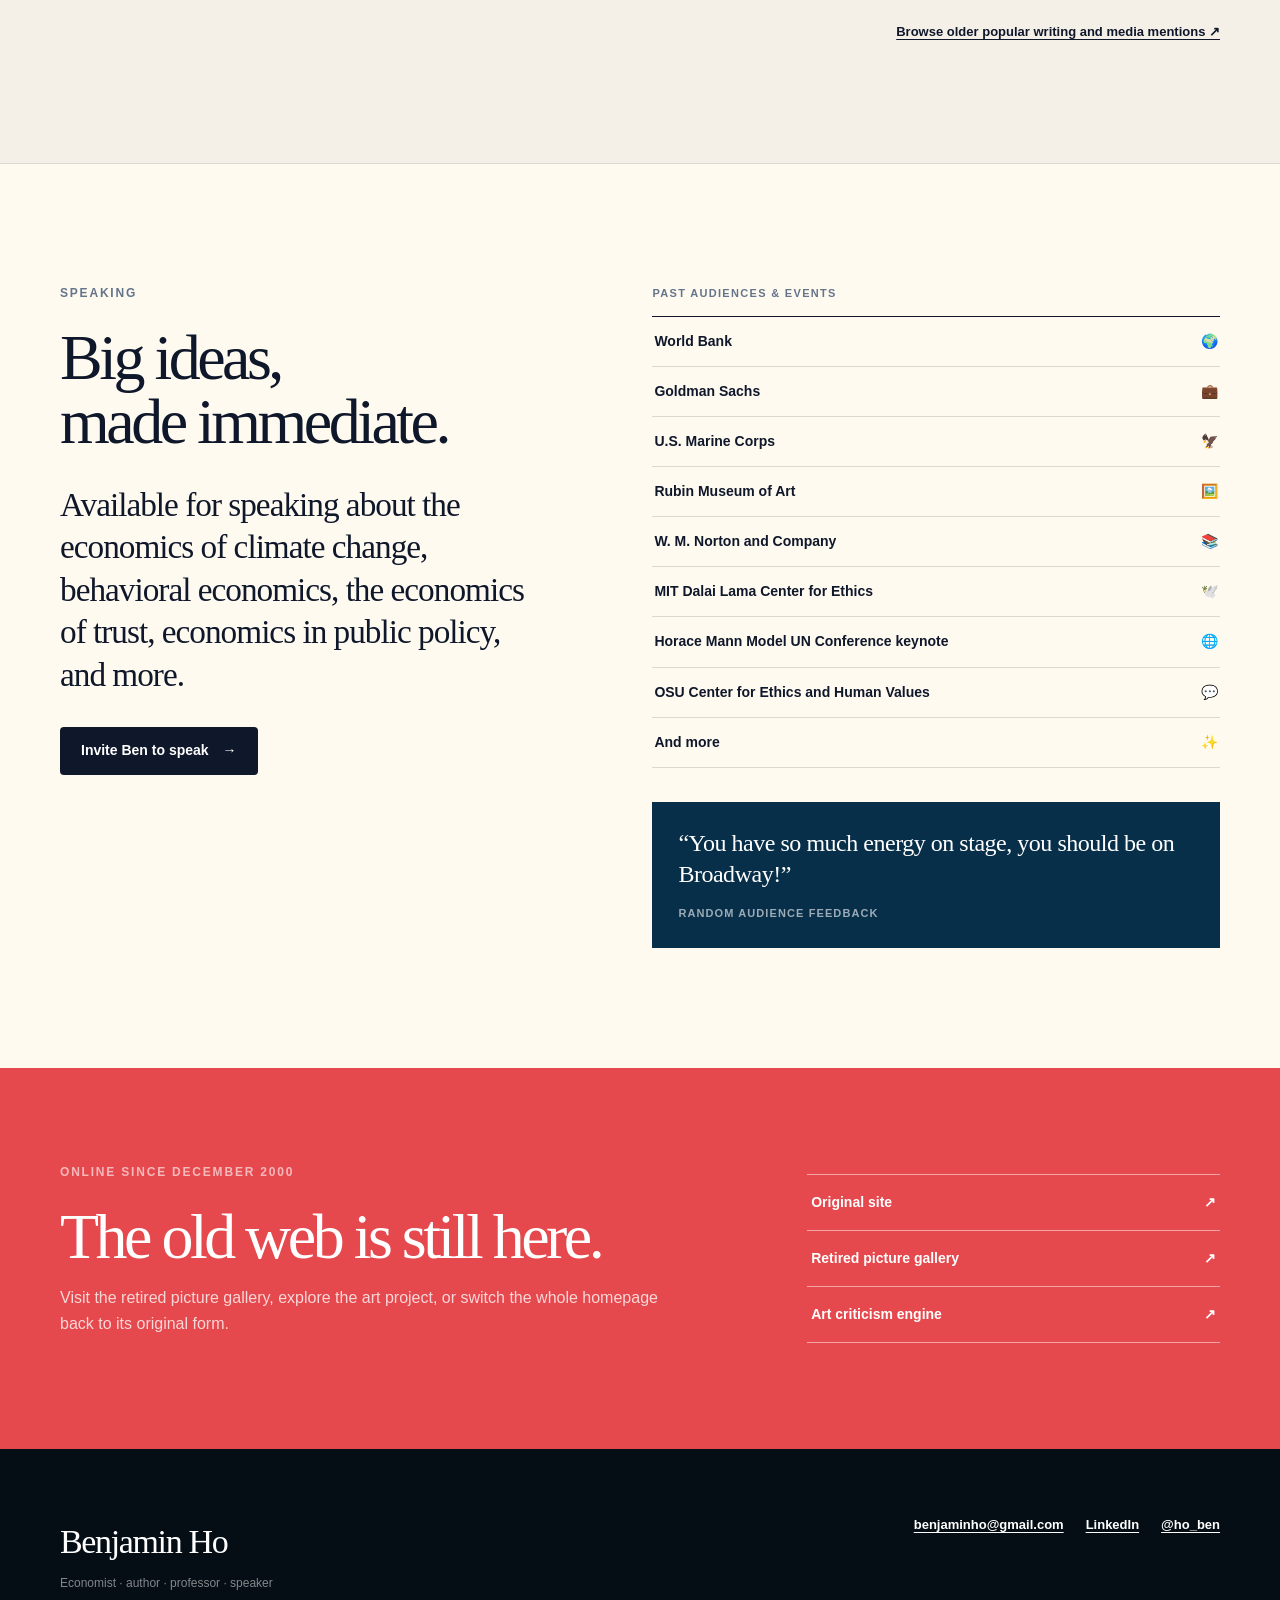
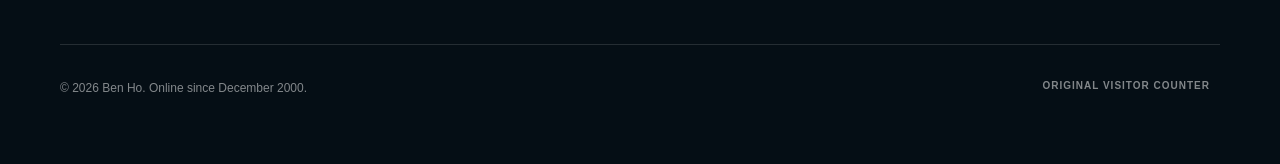
==== commit a40ac18d: "Improve navigation and book purchase paths" ====
--- a/index.html
+++ b/index.html
@@ -45,15 +45,17 @@
 
     <button class="menu-button" type="button" aria-expanded="false" aria-controls="site-nav" data-menu-button>
       <span class="menu-button-lines" aria-hidden="true"></span>
-      <span class="sr-only">Menu</span>
+      <span class="menu-button-label">Menu</span>
     </button>
 
     <nav class="site-nav" id="site-nav" aria-label="Primary" data-nav>
       <a href="#about">About</a>
       <a href="#book">Book</a>
+      <a href="#links">Links</a>
       <a href="#media">Media</a>
       <a href="#speaking">Speaking</a>
-      <a class="nav-email" href="mailto:benjaminho@gmail.com">Email</a>
+      <a class="nav-action nav-academic" href="https://ho-ben.github.io/">Academic site <span aria-hidden="true">↗</span></a>
+      <a class="nav-action nav-email" href="mailto:benjaminho@gmail.com">Email Ben <span aria-hidden="true">→</span></a>
     </nav>
 
     <div class="view-switch" aria-label="Website version">
@@ -74,7 +76,7 @@
           <h1 id="hero-title">Trust is the invisible architecture of society.</h1>
           <p class="hero-deck">Benjamin Ho studies how trust, identity, apologies, and incentives shape the choices we make—and the systems we build together.</p>
           <div class="hero-actions">
-            <a class="button button-primary" href="https://www.amazon.com/Why-Trust-Matters-Economists-Guide/dp/0231189605">Order the book <span aria-hidden="true">↗</span></a>
+            <a class="button button-primary" href="#book">Buy the book <span aria-hidden="true">↓</span></a>
             <a class="button button-quiet" href="#about">Meet Ben <span aria-hidden="true">↓</span></a>
           </div>
           <a class="review-callout" href="https://www.newyorker.com/magazine/2021/07/26/are-americans-more-trusting-than-they-seem">
@@ -125,11 +127,17 @@
           <p>Ho applies behavioral economics, game theory and experiments to tackle topics like apologies, identity, inequality and climate change. Before Vassar, he taught MBA students at Cornell—where he was selected as one of Poets' and Quants' “40 under 40”—served as lead energy economist at the White House Council of Economic Advisers, and worked or consulted for Morgan Stanley and several tech startups.</p>
           <p>Professor Ho is also a faculty affiliate for the Center for Global Energy Policy at Columbia University. His research has appeared in outlets like <em>Management Science</em> and <em>Nature Human Behaviour</em>.</p>
           <p>Ho holds seven degrees from Stanford and MIT in economics, education, political science, math, computer science and electrical engineering.</p>
-        </div>
-      </div>
-    </section>
-
-    <section class="section resources" aria-labelledby="resources-title">
+          <nav class="profile-actions" aria-label="Explore Benjamin Ho's work">
+            <a href="#links">Useful links <span aria-hidden="true">↓</span></a>
+            <a href="#media">Media <span aria-hidden="true">↓</span></a>
+            <a href="https://ho-ben.github.io/">Academic site <span aria-hidden="true">↗</span></a>
+            <a class="profile-action-primary" href="#speaking">Invite Ben to speak <span aria-hidden="true">↓</span></a>
+          </nav>
+        </div>
+      </div>
+    </section>
+
+    <section class="section resources" id="links" aria-labelledby="resources-title">
       <div class="shell">
         <div class="section-heading section-heading-row reveal">
           <div>
@@ -185,7 +193,15 @@
           <p class="eyebrow eyebrow-light">The book</p>
           <h2 id="book-title">Why Trust Matters</h2>
           <p class="book-subtitle">An Economist's Guide to the Ties That Bind Us</p>
-          <a class="button button-light" href="https://amzn.to/42t1PKT">Order now <span aria-hidden="true">↗</span></a>
+          <div class="purchase-panel" aria-label="Purchase Why Trust Matters">
+            <p>Choose a bookseller</p>
+            <div class="purchase-links">
+              <a class="purchase-link-primary" href="https://cup.columbia.edu/book/why-trust-matters/9780231189613/">Publisher <span aria-hidden="true">↗</span></a>
+              <a href="https://amzn.to/42t1PKT">Amazon <span aria-hidden="true">↗</span></a>
+              <a href="https://bookshop.org/search?keywords=9780231189613">Bookshop.org <span aria-hidden="true">↗</span></a>
+              <a href="https://www.indiebound.org/indie-store-finder">Local bookstore <span aria-hidden="true">↗</span></a>
+            </div>
+          </div>
         </div>
         <div class="book-description reveal" data-delay="1">
           <p class="lead">Have economists neglected trust? The economy is fundamentally a network of relationships built on mutual expectations. More than that, trust is the glue that holds civilization together.</p>
--- a/assets/site.css
+++ b/assets/site.css
@@ -147,7 +147,7 @@
   justify-content: center;
   gap: 26px;
   font-size: 14px;
-  font-weight: 650;
+  font-weight: 750;
 }
 
 .site-nav a {
@@ -162,7 +162,7 @@
   right: 100%;
   bottom: -6px;
   height: 2px;
-  background: currentColor;
+  background: var(--cyan);
   transition: right 180ms ease;
 }
 
@@ -170,7 +170,7 @@
   right: 0;
 }
 
-.nav-email {
+.nav-action {
   display: none;
 }
 
@@ -212,6 +212,13 @@
 
 .menu-button {
   display: none;
+}
+
+.menu-button-label {
+  font-size: 11px;
+  font-weight: 850;
+  letter-spacing: 0.08em;
+  text-transform: uppercase;
 }
 
 .hero {
@@ -408,7 +415,7 @@
 
 .book-stage {
   position: relative;
-  width: min(360px, 85%);
+  width: min(310px, 76%);
   display: grid;
   place-items: center;
 }
@@ -425,7 +432,7 @@
 
 .book-cover {
   position: relative;
-  width: 77%;
+  width: 74%;
   transform: perspective(1000px) rotateY(-8deg) rotateX(3deg);
   box-shadow: 24px 34px 55px rgba(0, 0, 0, 0.38), -8px 0 0 #087da7;
   transition: transform 260ms ease, box-shadow 260ms ease;
@@ -525,6 +532,8 @@
 }
 
 .portrait-card {
+  width: 100%;
+  max-width: 350px;
   margin: 0;
 }
 
@@ -550,6 +559,8 @@
 }
 
 .portrait-frame img {
+  width: 100%;
+  height: auto;
   aspect-ratio: 1;
   object-fit: cover;
   filter: saturate(0.88) contrast(1.03);
@@ -592,6 +603,49 @@
   line-height: 1.28;
 }
 
+.profile-actions {
+  display: flex;
+  flex-wrap: wrap;
+  gap: 9px;
+  margin-top: 34px;
+  padding-top: 24px;
+  border-top: 1px solid var(--line);
+}
+
+.profile-actions a {
+  display: inline-flex;
+  align-items: center;
+  gap: 9px;
+  min-height: 40px;
+  padding: 8px 13px;
+  color: var(--ink);
+  background: rgba(255, 255, 255, 0.45);
+  border: 1px solid var(--line);
+  border-radius: 999px;
+  font-size: 12px;
+  font-weight: 800;
+  text-decoration: none;
+  transition: color 160ms ease, background 160ms ease, border-color 160ms ease, transform 160ms ease;
+}
+
+.profile-actions a:hover {
+  color: var(--white);
+  background: var(--navy);
+  border-color: var(--navy);
+  transform: translateY(-2px);
+}
+
+.profile-actions .profile-action-primary {
+  color: var(--white);
+  background: var(--navy);
+  border-color: var(--navy);
+}
+
+.profile-actions .profile-action-primary:hover {
+  background: var(--blue);
+  border-color: var(--blue);
+}
+
 .resources {
   background: var(--cream);
   border-block: 1px solid rgba(15, 23, 42, 0.08);
@@ -711,6 +765,54 @@
   text-transform: uppercase;
 }
 
+.purchase-panel {
+  max-width: 320px;
+  margin-top: 34px;
+}
+
+.purchase-panel > p {
+  margin: 0 0 12px;
+  color: rgba(255, 255, 255, 0.55);
+  font-size: 10px;
+  font-weight: 800;
+  letter-spacing: 0.12em;
+  text-transform: uppercase;
+}
+
+.purchase-links {
+  display: grid;
+  grid-template-columns: repeat(2, minmax(0, 1fr));
+  gap: 8px;
+}
+
+.purchase-links a {
+  min-height: 42px;
+  display: flex;
+  align-items: center;
+  justify-content: space-between;
+  gap: 8px;
+  padding: 9px 11px;
+  color: var(--white);
+  border: 1px solid rgba(255, 255, 255, 0.25);
+  border-radius: 4px;
+  font-size: 11px;
+  font-weight: 800;
+  line-height: 1.2;
+  text-decoration: none;
+  transition: color 160ms ease, background 160ms ease, border-color 160ms ease, transform 160ms ease;
+}
+
+.purchase-links a:hover {
+  border-color: var(--cyan);
+  transform: translateY(-2px);
+}
+
+.purchase-links .purchase-link-primary {
+  color: var(--navy-deep);
+  background: var(--cream);
+  border-color: var(--cream);
+}
+
 .book-description p {
   color: rgba(255, 255, 255, 0.66);
   font-size: 17px;
@@ -1101,11 +1203,13 @@
   }
 
   .menu-button {
-    width: 42px;
+    min-width: 42px;
     height: 42px;
-    display: grid;
-    place-items: center;
-    padding: 0;
+    display: flex;
+    align-items: center;
+    justify-content: center;
+    gap: 9px;
+    padding: 0 8px;
     color: currentColor;
     background: transparent;
     border: 0;
@@ -1159,9 +1263,9 @@
     display: flex;
     flex-direction: column;
     align-items: flex-start;
-    justify-content: center;
-    gap: 10px;
-    padding: 30px 11vw;
+    justify-content: flex-start;
+    gap: 4px;
+    padding: clamp(28px, 8vh, 70px) 11vw 32px;
     color: var(--white);
     background: var(--navy-deep);
     visibility: hidden;
@@ -1177,9 +1281,35 @@
   }
 
   .site-nav a {
+    width: 100%;
+    display: flex;
+    align-items: center;
+    justify-content: space-between;
+    padding-block: 7px;
     font-family: var(--serif);
-    font-size: 42px;
+    font-size: clamp(27px, 5vh, 40px);
     font-weight: 400;
+  }
+
+  .site-nav a::after {
+    display: none;
+  }
+
+  .site-nav .nav-action {
+    display: flex;
+    margin-top: 9px;
+    padding: 11px 14px;
+    border: 1px solid rgba(255, 255, 255, 0.25);
+    border-radius: 4px;
+    font-family: var(--sans);
+    font-size: 13px;
+    font-weight: 800;
+  }
+
+  .site-nav .nav-email {
+    color: var(--navy-deep);
+    background: var(--cyan);
+    border-color: var(--cyan);
   }
 
   .nav-email {
@@ -1209,7 +1339,7 @@
   }
 
   .book-stage {
-    width: min(320px, 70vw);
+    width: min(260px, 58vw);
   }
 
   .credentials-inner {
@@ -1244,7 +1374,7 @@
   }
 
   .portrait-card {
-    max-width: 500px;
+    max-width: 330px;
   }
 
   .resource-grid {
@@ -1311,7 +1441,8 @@
   }
 
   .hero-inner {
-    padding-top: 125px;
+    gap: 50px;
+    padding-block: 125px 60px;
   }
 
   .hero h1 {
@@ -1320,6 +1451,20 @@
 
   .hero-actions {
     display: grid;
+  }
+
+  .book-stage {
+    width: min(225px, 56vw);
+  }
+
+  .book-cover {
+    width: 72%;
+  }
+
+  .book-note {
+    width: 100%;
+    margin-top: 28px;
+    font-size: 9px;
   }
 
   .review-callout {
@@ -1346,6 +1491,29 @@
 
   .section-heading {
     margin-bottom: 45px;
+  }
+
+  .portrait-card {
+    max-width: 240px;
+    margin-inline: auto;
+  }
+
+  .profile-actions {
+    display: grid;
+    grid-template-columns: repeat(2, minmax(0, 1fr));
+  }
+
+  .profile-actions a {
+    justify-content: space-between;
+    border-radius: 4px;
+  }
+
+  .profile-actions .profile-action-primary {
+    grid-column: 1 / -1;
+  }
+
+  .purchase-panel {
+    max-width: none;
   }
 
   .resource-grid {
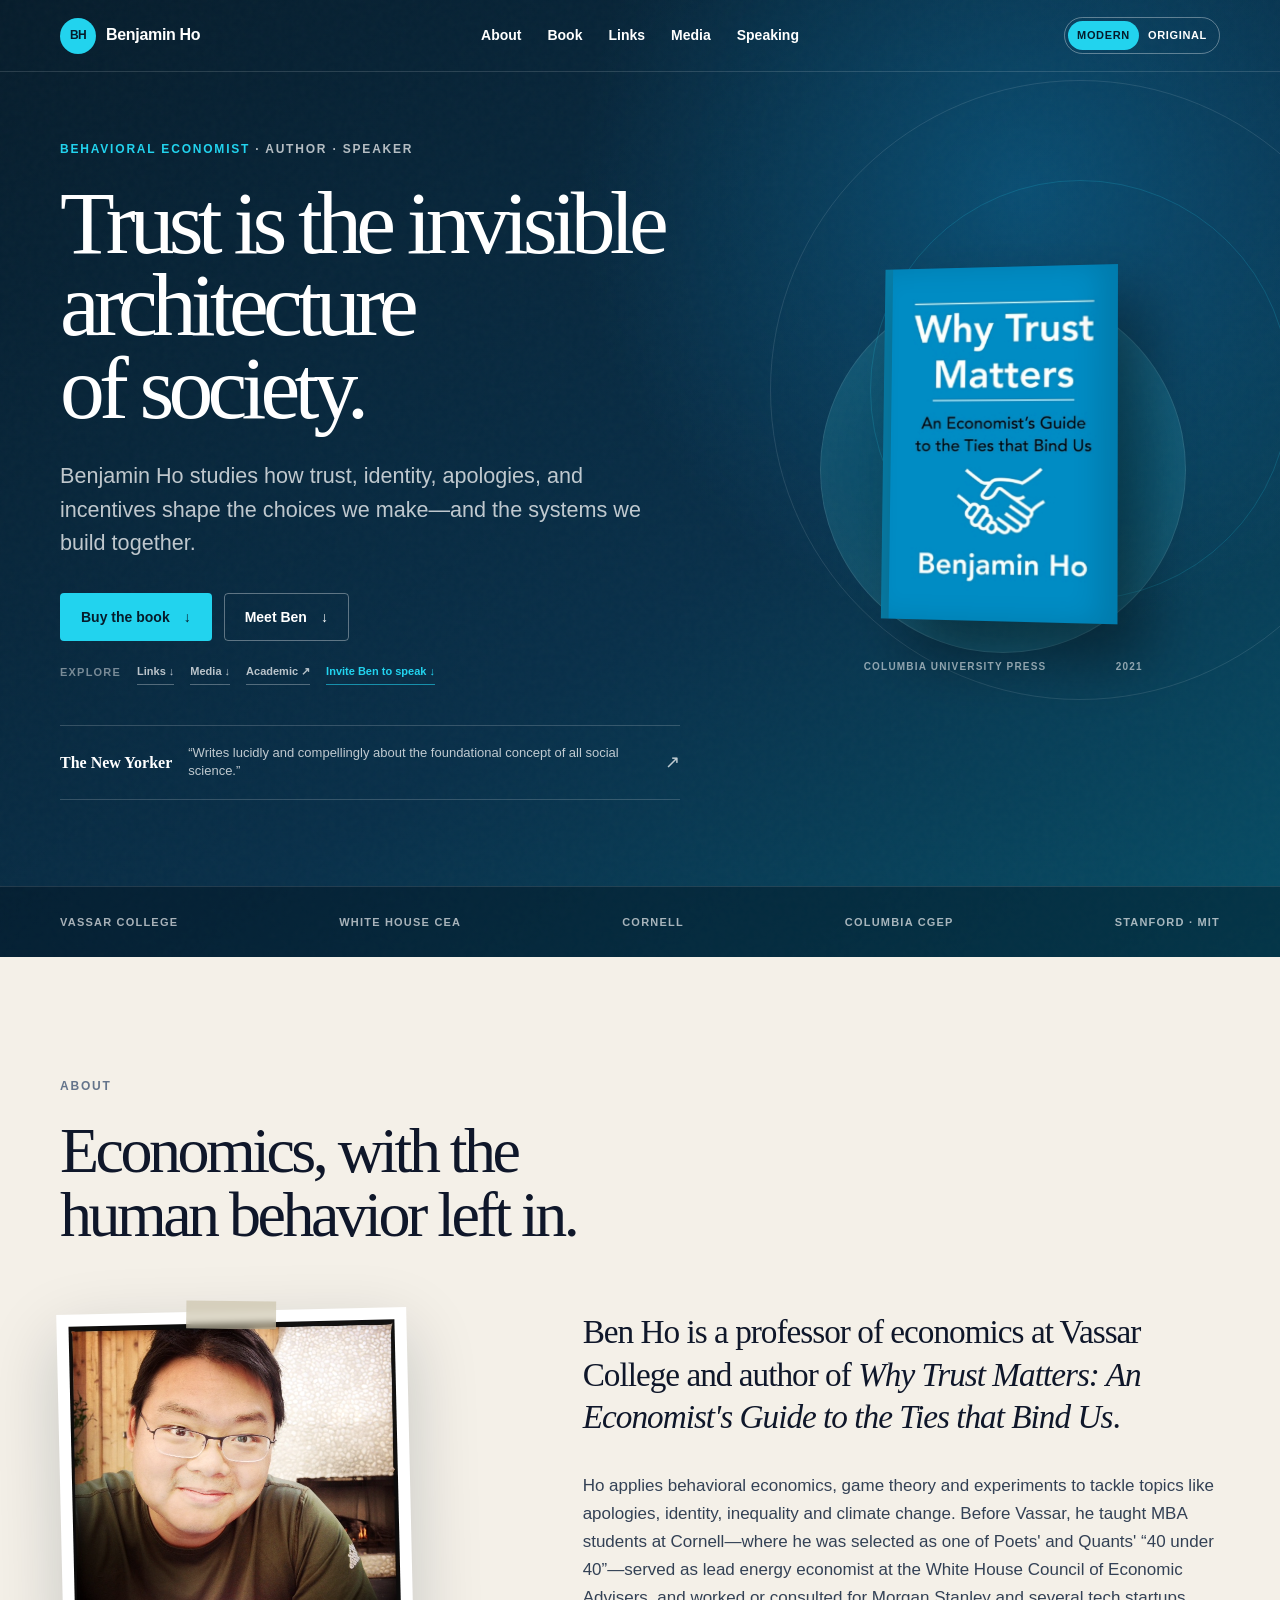
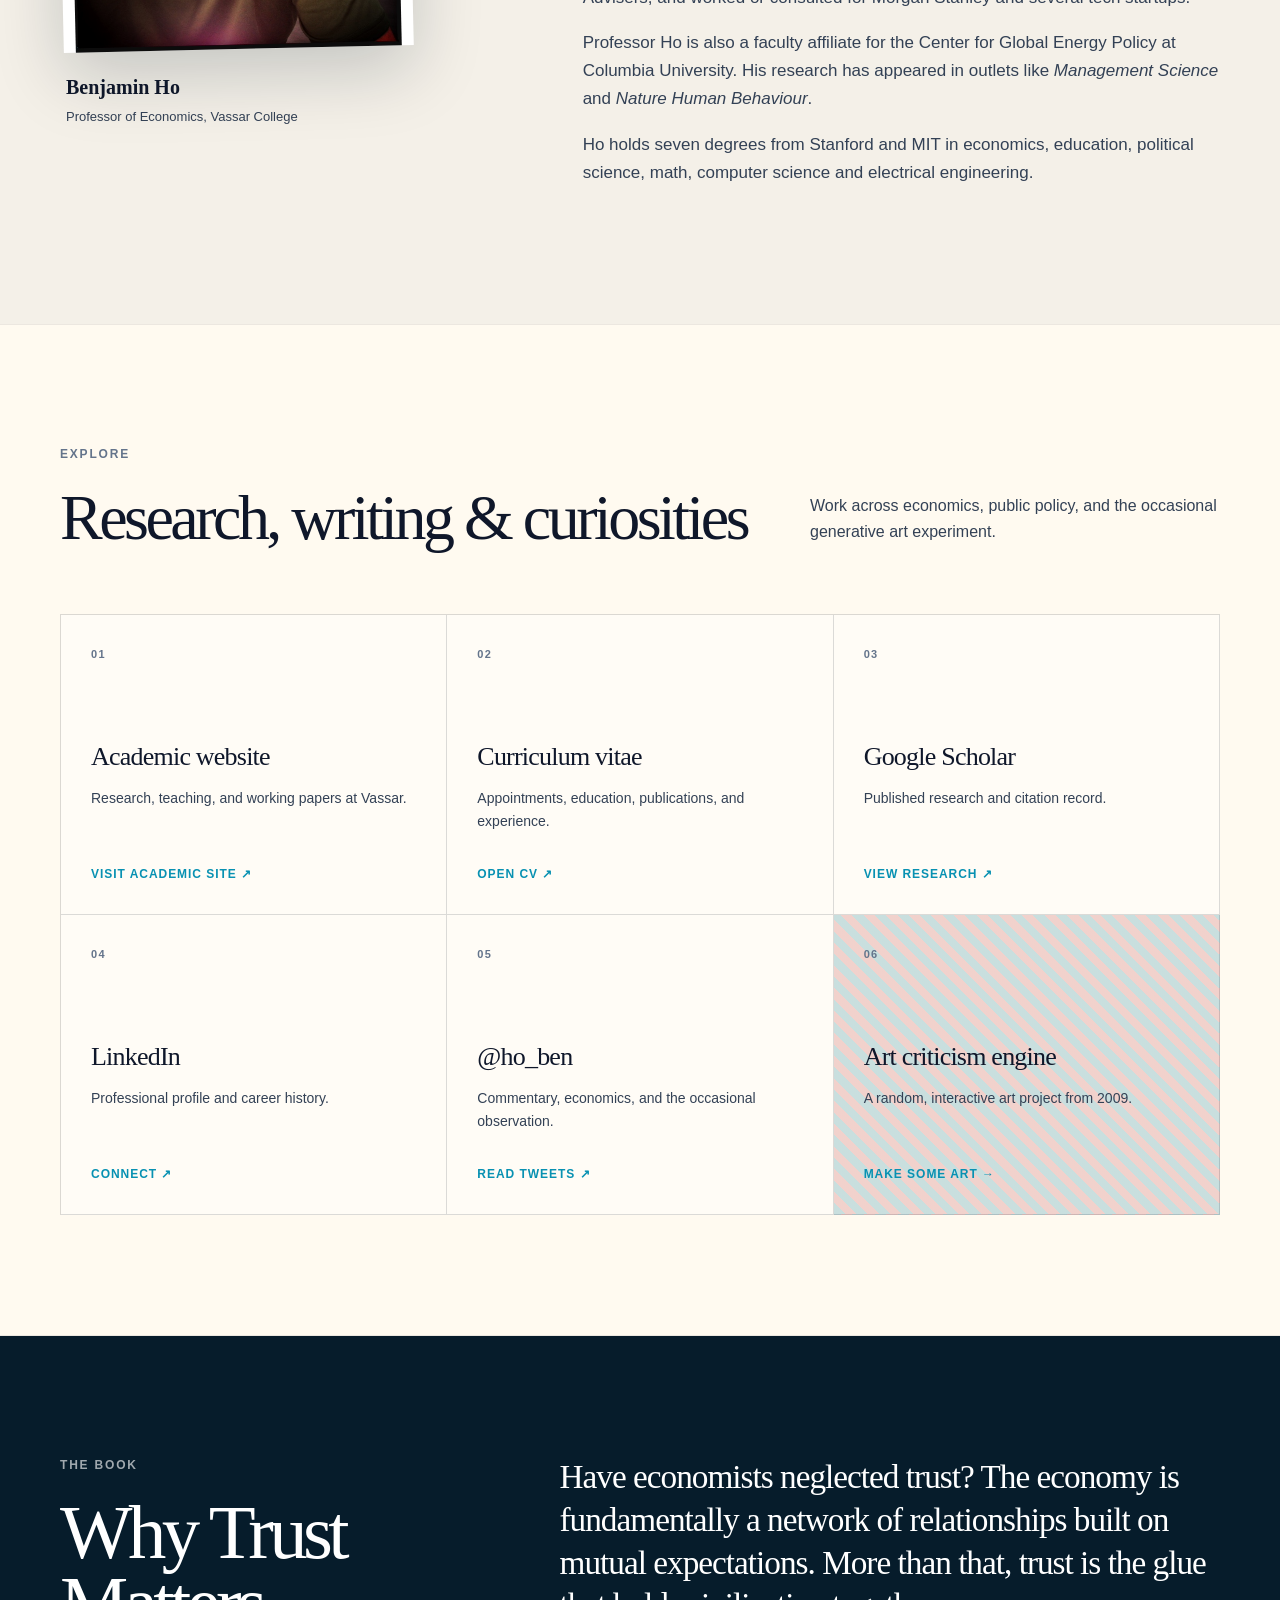
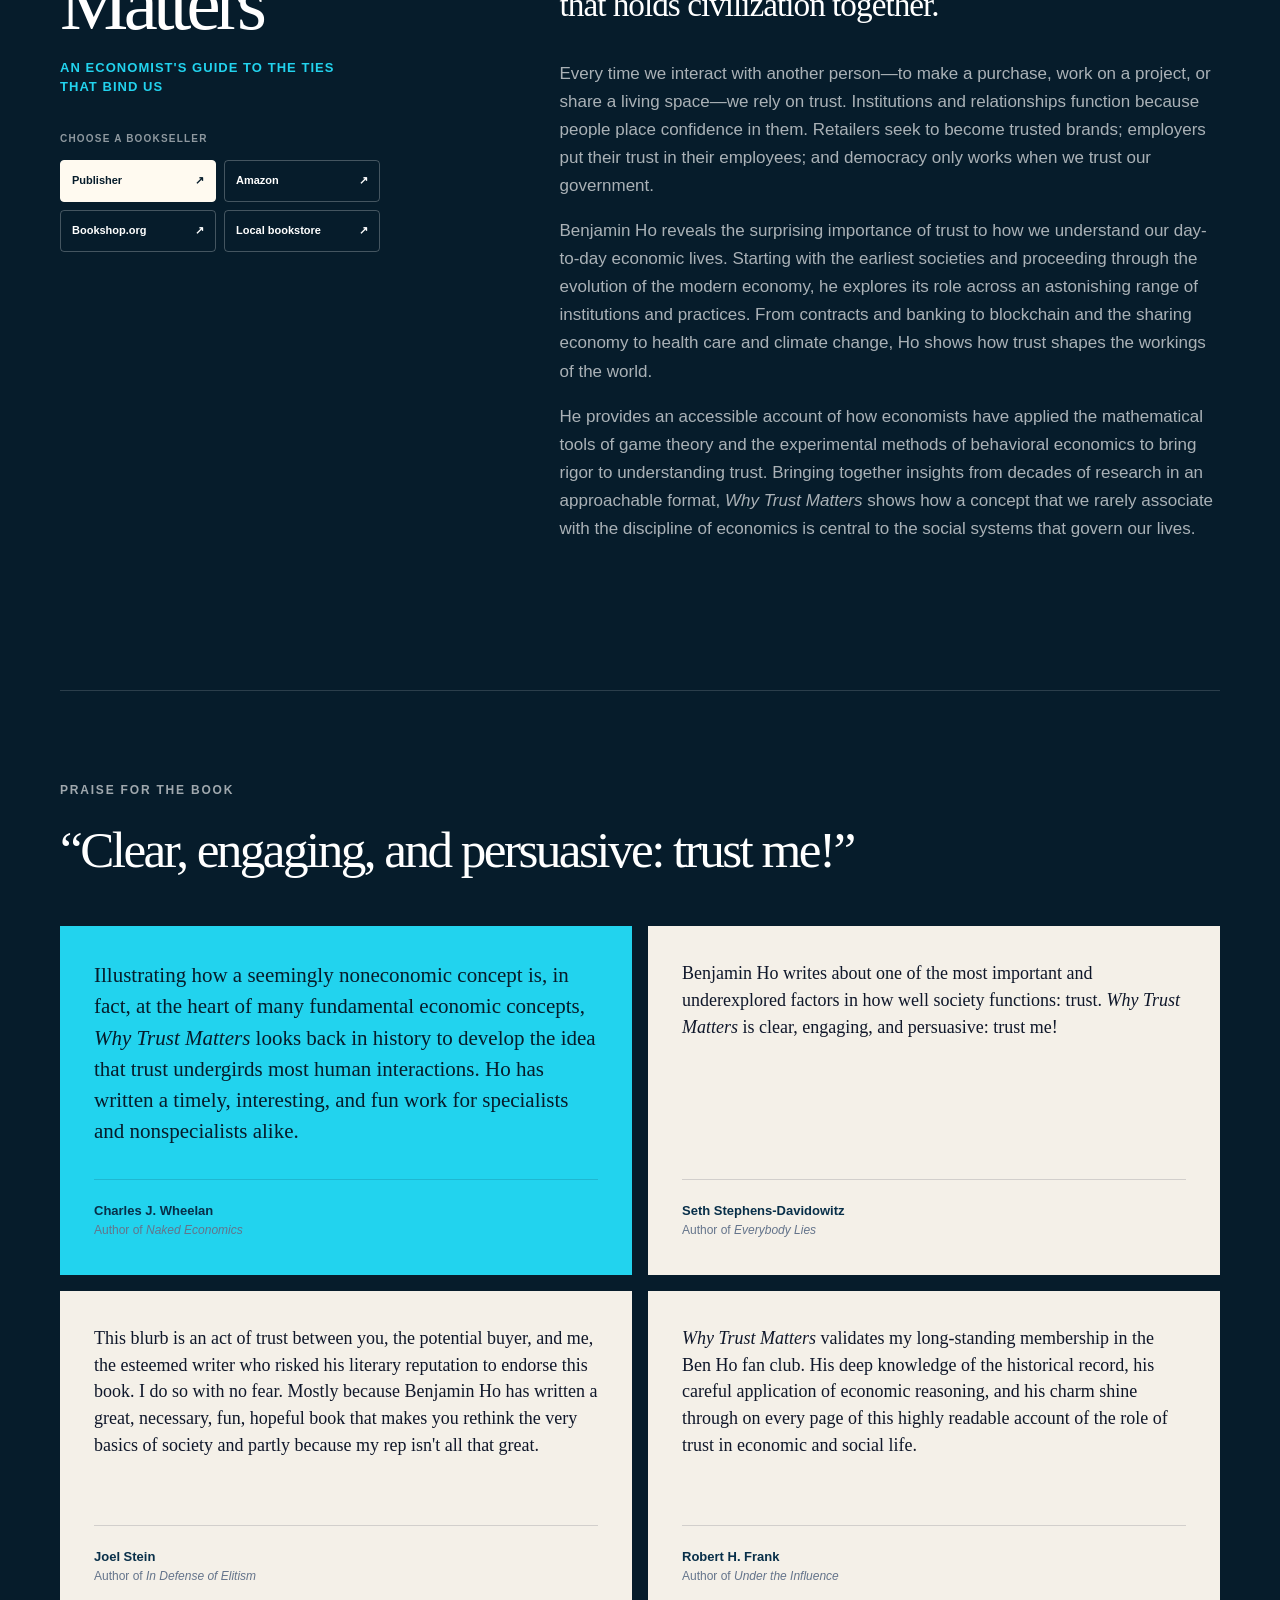
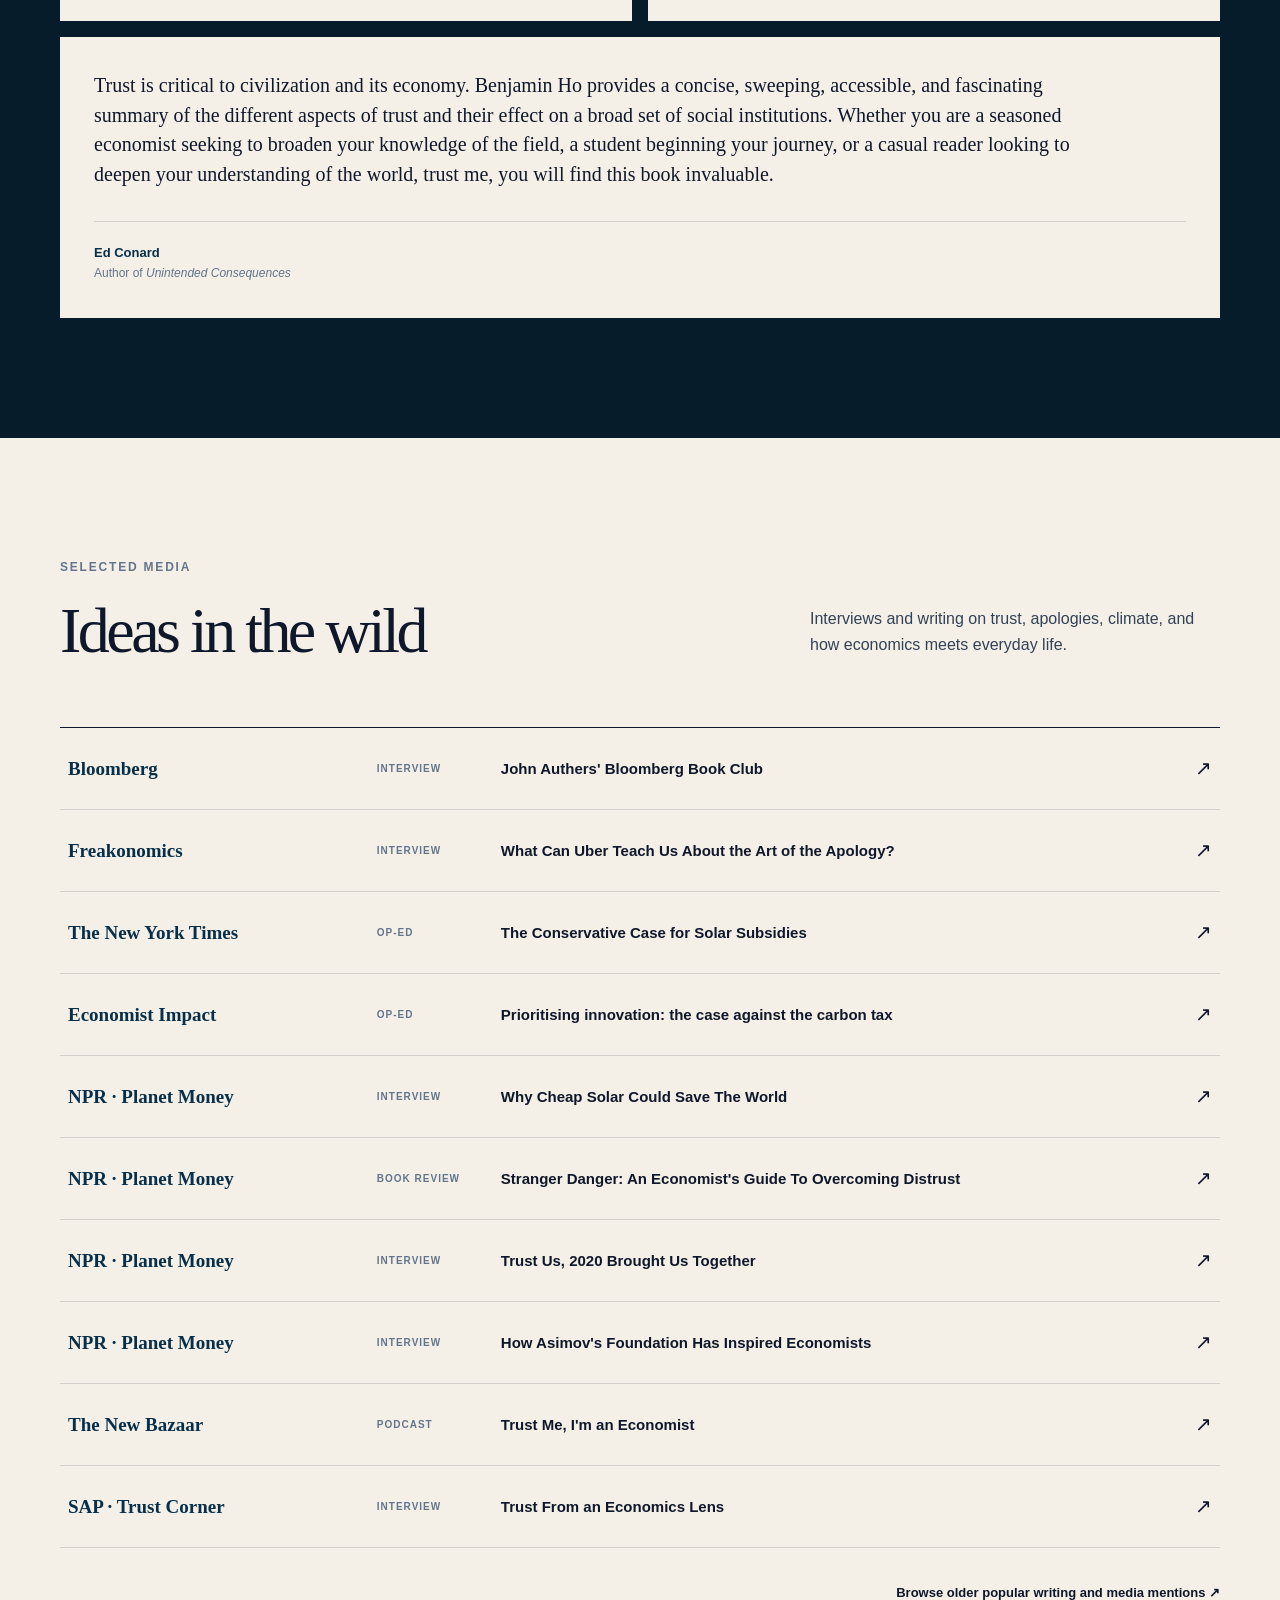
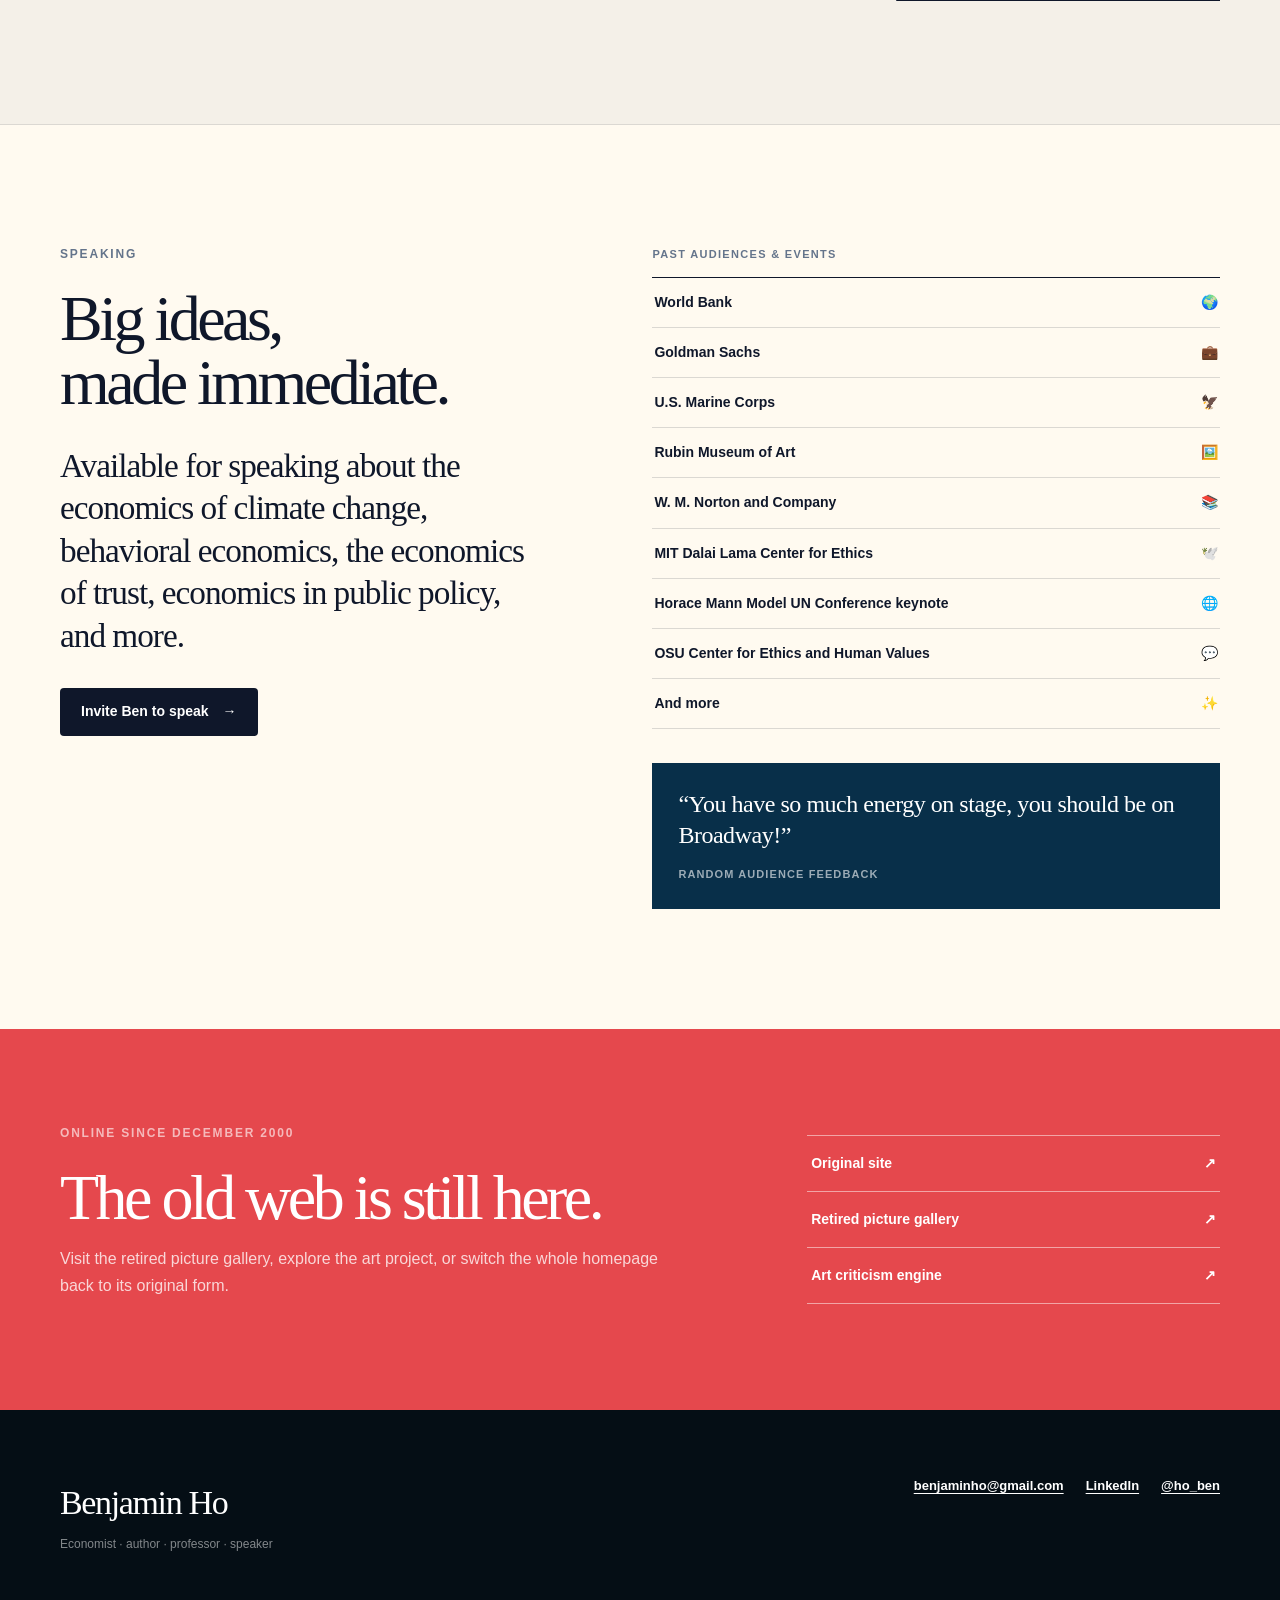
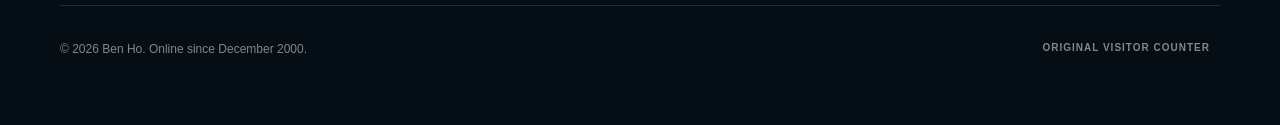
==== commit b7d2cff7: "Fix mobile menu contrast and shortcuts" ====
--- a/index.html
+++ b/index.html
@@ -79,6 +79,13 @@
             <a class="button button-primary" href="#book">Buy the book <span aria-hidden="true">↓</span></a>
             <a class="button button-quiet" href="#about">Meet Ben <span aria-hidden="true">↓</span></a>
           </div>
+          <nav class="hero-shortcuts" aria-label="Explore Benjamin Ho's work">
+            <span>Explore</span>
+            <a href="#links">Links <span aria-hidden="true">↓</span></a>
+            <a href="#media">Media <span aria-hidden="true">↓</span></a>
+            <a href="https://ho-ben.github.io/">Academic <span aria-hidden="true">↗</span></a>
+            <a class="hero-shortcut-primary" href="#speaking">Invite Ben to speak <span aria-hidden="true">↓</span></a>
+          </nav>
           <a class="review-callout" href="https://www.newyorker.com/magazine/2021/07/26/are-americans-more-trusting-than-they-seem">
             <span class="review-kicker">The New Yorker</span>
             <span>“Writes lucidly and compellingly about the foundational concept of all social science.”</span>
@@ -127,12 +134,6 @@
           <p>Ho applies behavioral economics, game theory and experiments to tackle topics like apologies, identity, inequality and climate change. Before Vassar, he taught MBA students at Cornell—where he was selected as one of Poets' and Quants' “40 under 40”—served as lead energy economist at the White House Council of Economic Advisers, and worked or consulted for Morgan Stanley and several tech startups.</p>
           <p>Professor Ho is also a faculty affiliate for the Center for Global Energy Policy at Columbia University. His research has appeared in outlets like <em>Management Science</em> and <em>Nature Human Behaviour</em>.</p>
           <p>Ho holds seven degrees from Stanford and MIT in economics, education, political science, math, computer science and electrical engineering.</p>
-          <nav class="profile-actions" aria-label="Explore Benjamin Ho's work">
-            <a href="#links">Useful links <span aria-hidden="true">↓</span></a>
-            <a href="#media">Media <span aria-hidden="true">↓</span></a>
-            <a href="https://ho-ben.github.io/">Academic site <span aria-hidden="true">↗</span></a>
-            <a class="profile-action-primary" href="#speaking">Invite Ben to speak <span aria-hidden="true">↓</span></a>
-          </nav>
         </div>
       </div>
     </section>
--- a/assets/site.css
+++ b/assets/site.css
@@ -376,6 +376,40 @@
   background: var(--ink);
 }
 
+.hero-shortcuts {
+  display: flex;
+  flex-wrap: wrap;
+  align-items: center;
+  gap: 7px 16px;
+  margin-top: 18px;
+  color: rgba(255, 255, 255, 0.72);
+  font-size: 11px;
+  font-weight: 800;
+}
+
+.hero-shortcuts > span {
+  color: rgba(255, 255, 255, 0.45);
+  letter-spacing: 0.11em;
+  text-transform: uppercase;
+}
+
+.hero-shortcuts a {
+  padding-block: 3px;
+  text-decoration: none;
+  border-bottom: 1px solid rgba(255, 255, 255, 0.3);
+  transition: color 160ms ease, border-color 160ms ease;
+}
+
+.hero-shortcuts a:hover {
+  color: var(--white);
+  border-color: var(--cyan);
+}
+
+.hero-shortcuts .hero-shortcut-primary {
+  color: var(--cyan);
+  border-color: rgba(34, 211, 238, 0.6);
+}
+
 .review-callout {
   max-width: 620px;
   display: grid;
@@ -603,49 +637,6 @@
   line-height: 1.28;
 }
 
-.profile-actions {
-  display: flex;
-  flex-wrap: wrap;
-  gap: 9px;
-  margin-top: 34px;
-  padding-top: 24px;
-  border-top: 1px solid var(--line);
-}
-
-.profile-actions a {
-  display: inline-flex;
-  align-items: center;
-  gap: 9px;
-  min-height: 40px;
-  padding: 8px 13px;
-  color: var(--ink);
-  background: rgba(255, 255, 255, 0.45);
-  border: 1px solid var(--line);
-  border-radius: 999px;
-  font-size: 12px;
-  font-weight: 800;
-  text-decoration: none;
-  transition: color 160ms ease, background 160ms ease, border-color 160ms ease, transform 160ms ease;
-}
-
-.profile-actions a:hover {
-  color: var(--white);
-  background: var(--navy);
-  border-color: var(--navy);
-  transform: translateY(-2px);
-}
-
-.profile-actions .profile-action-primary {
-  color: var(--white);
-  background: var(--navy);
-  border-color: var(--navy);
-}
-
-.profile-actions .profile-action-primary:hover {
-  background: var(--blue);
-  border-color: var(--blue);
-}
-
 .resources {
   background: var(--cream);
   border-block: 1px solid rgba(15, 23, 42, 0.08);
@@ -1210,10 +1201,19 @@
     justify-content: center;
     gap: 9px;
     padding: 0 8px;
-    color: currentColor;
-    background: transparent;
-    border: 0;
+    color: var(--white);
+    background: rgba(6, 28, 43, 0.96);
+    border: 1px solid rgba(34, 211, 238, 0.72);
+    border-radius: 4px;
+    box-shadow: 0 5px 18px rgba(2, 15, 25, 0.2);
     cursor: pointer;
+  }
+
+  .menu-button:hover,
+  .menu-button[aria-expanded="true"] {
+    color: var(--navy-deep);
+    background: var(--cyan);
+    border-color: var(--cyan);
   }
 
   .menu-button-lines,
@@ -1453,6 +1453,30 @@
     display: grid;
   }
 
+  .hero-shortcuts {
+    display: grid;
+    grid-template-columns: repeat(2, minmax(0, 1fr));
+    gap: 8px;
+    margin-top: 16px;
+  }
+
+  .hero-shortcuts > span {
+    grid-column: 1 / -1;
+  }
+
+  .hero-shortcuts a {
+    display: flex;
+    justify-content: space-between;
+    padding: 8px 10px;
+    border: 1px solid rgba(255, 255, 255, 0.24);
+    border-radius: 4px;
+  }
+
+  .hero-shortcuts .hero-shortcut-primary {
+    grid-column: 1 / -1;
+    border-color: rgba(34, 211, 238, 0.6);
+  }
+
   .book-stage {
     width: min(225px, 56vw);
   }
@@ -1496,20 +1520,6 @@
   .portrait-card {
     max-width: 240px;
     margin-inline: auto;
-  }
-
-  .profile-actions {
-    display: grid;
-    grid-template-columns: repeat(2, minmax(0, 1fr));
-  }
-
-  .profile-actions a {
-    justify-content: space-between;
-    border-radius: 4px;
-  }
-
-  .profile-actions .profile-action-primary {
-    grid-column: 1 / -1;
   }
 
   .purchase-panel {
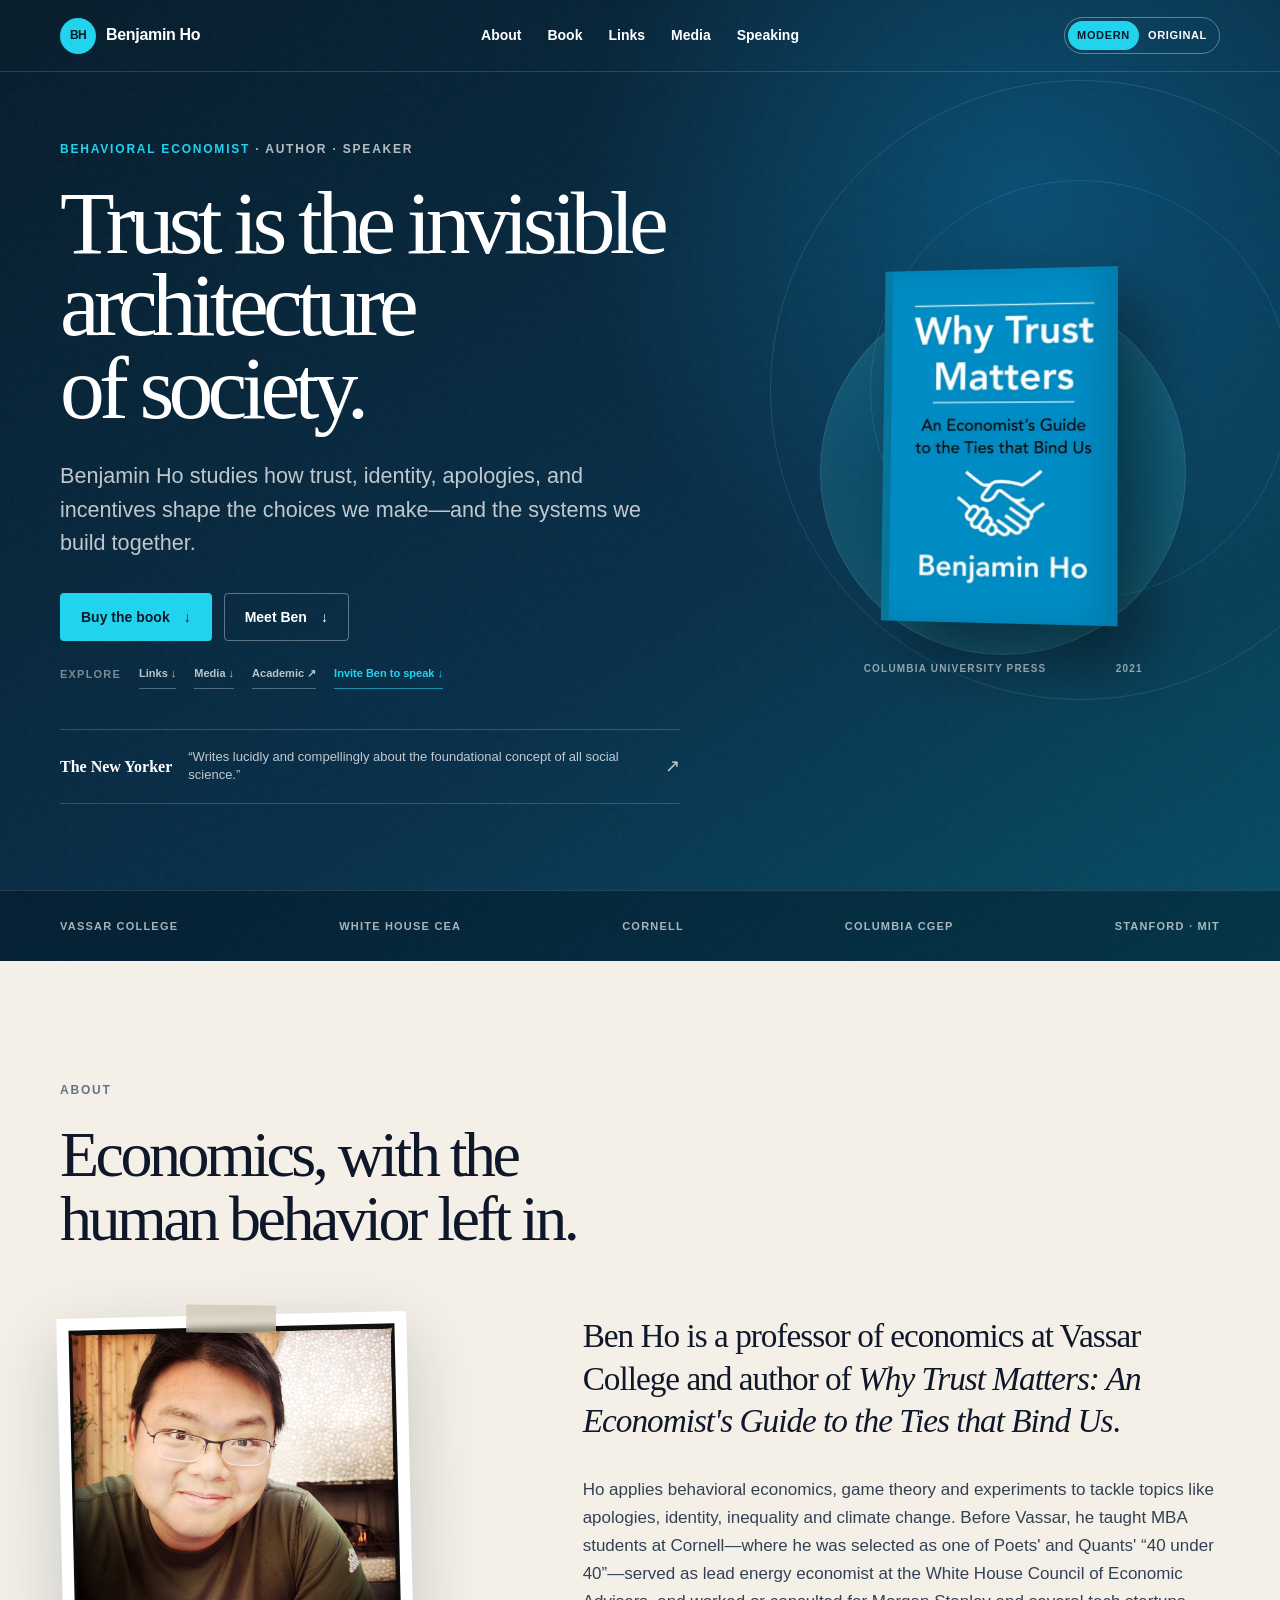
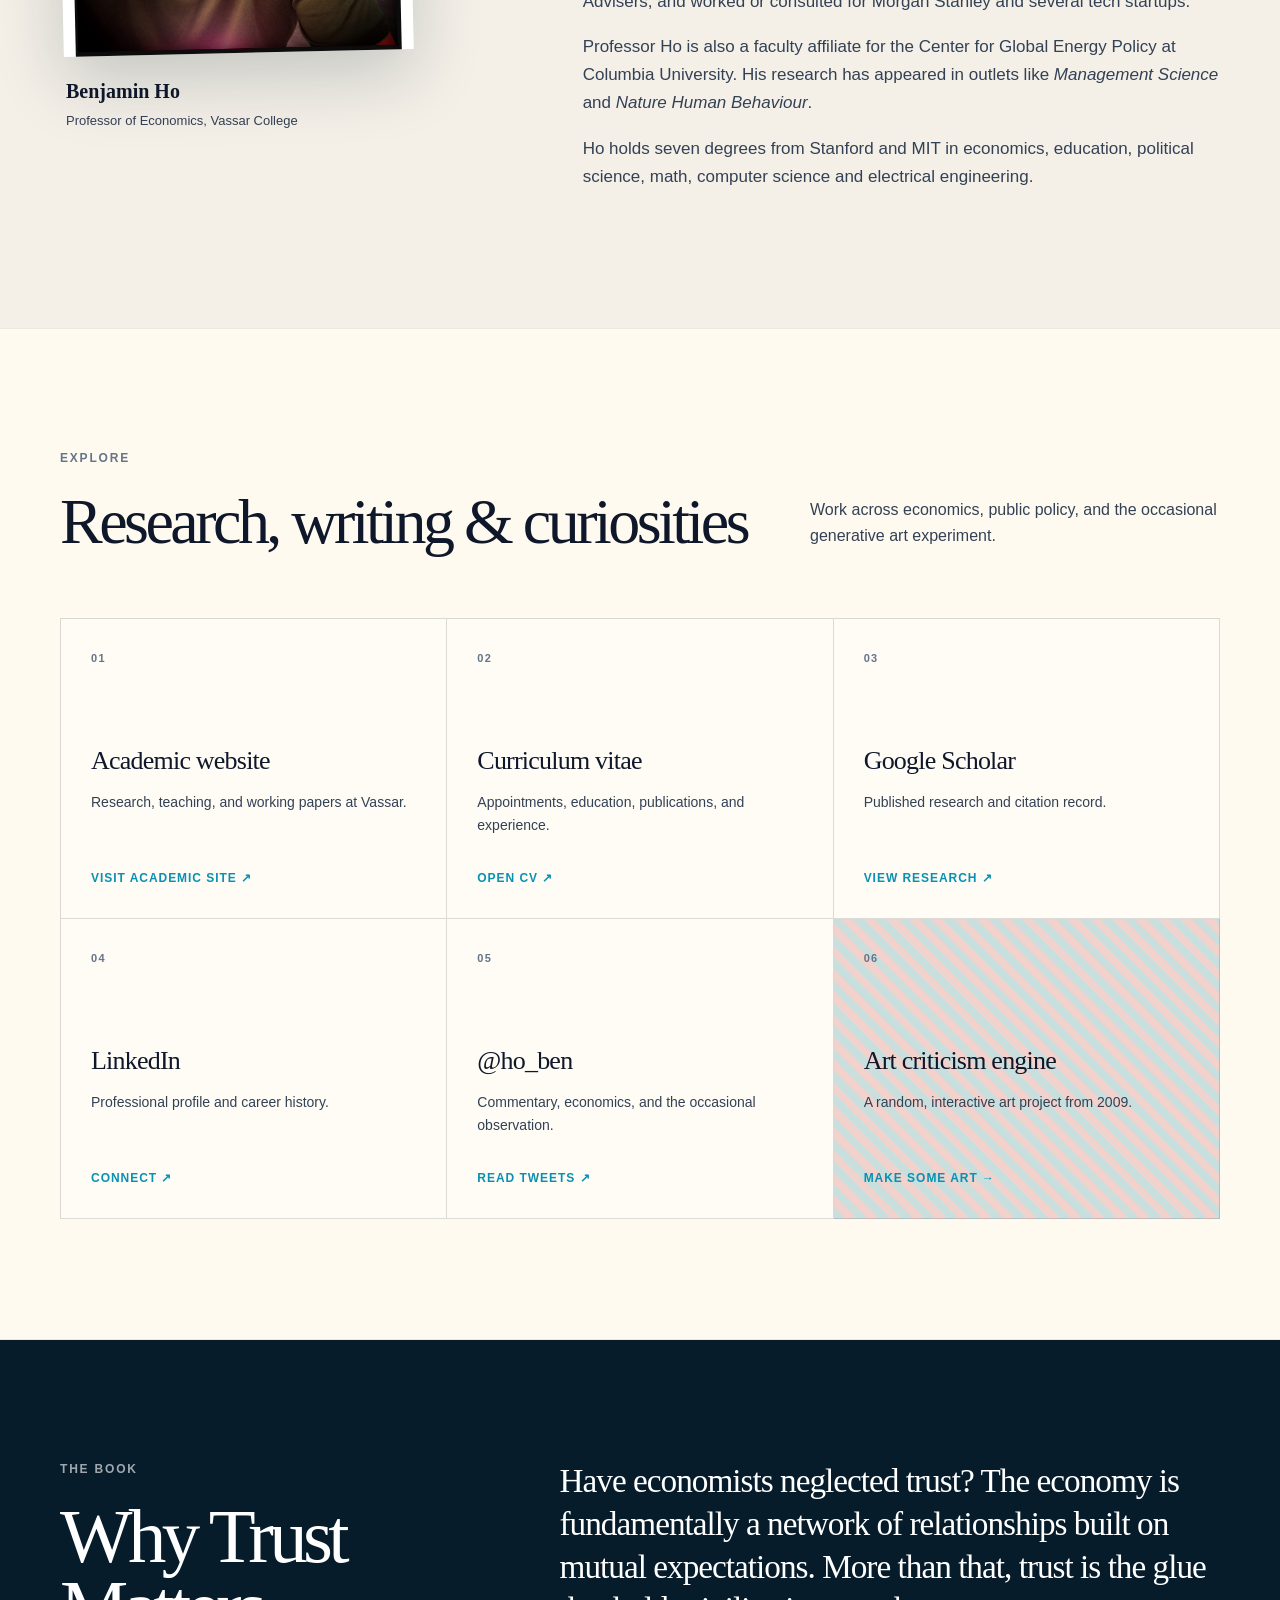
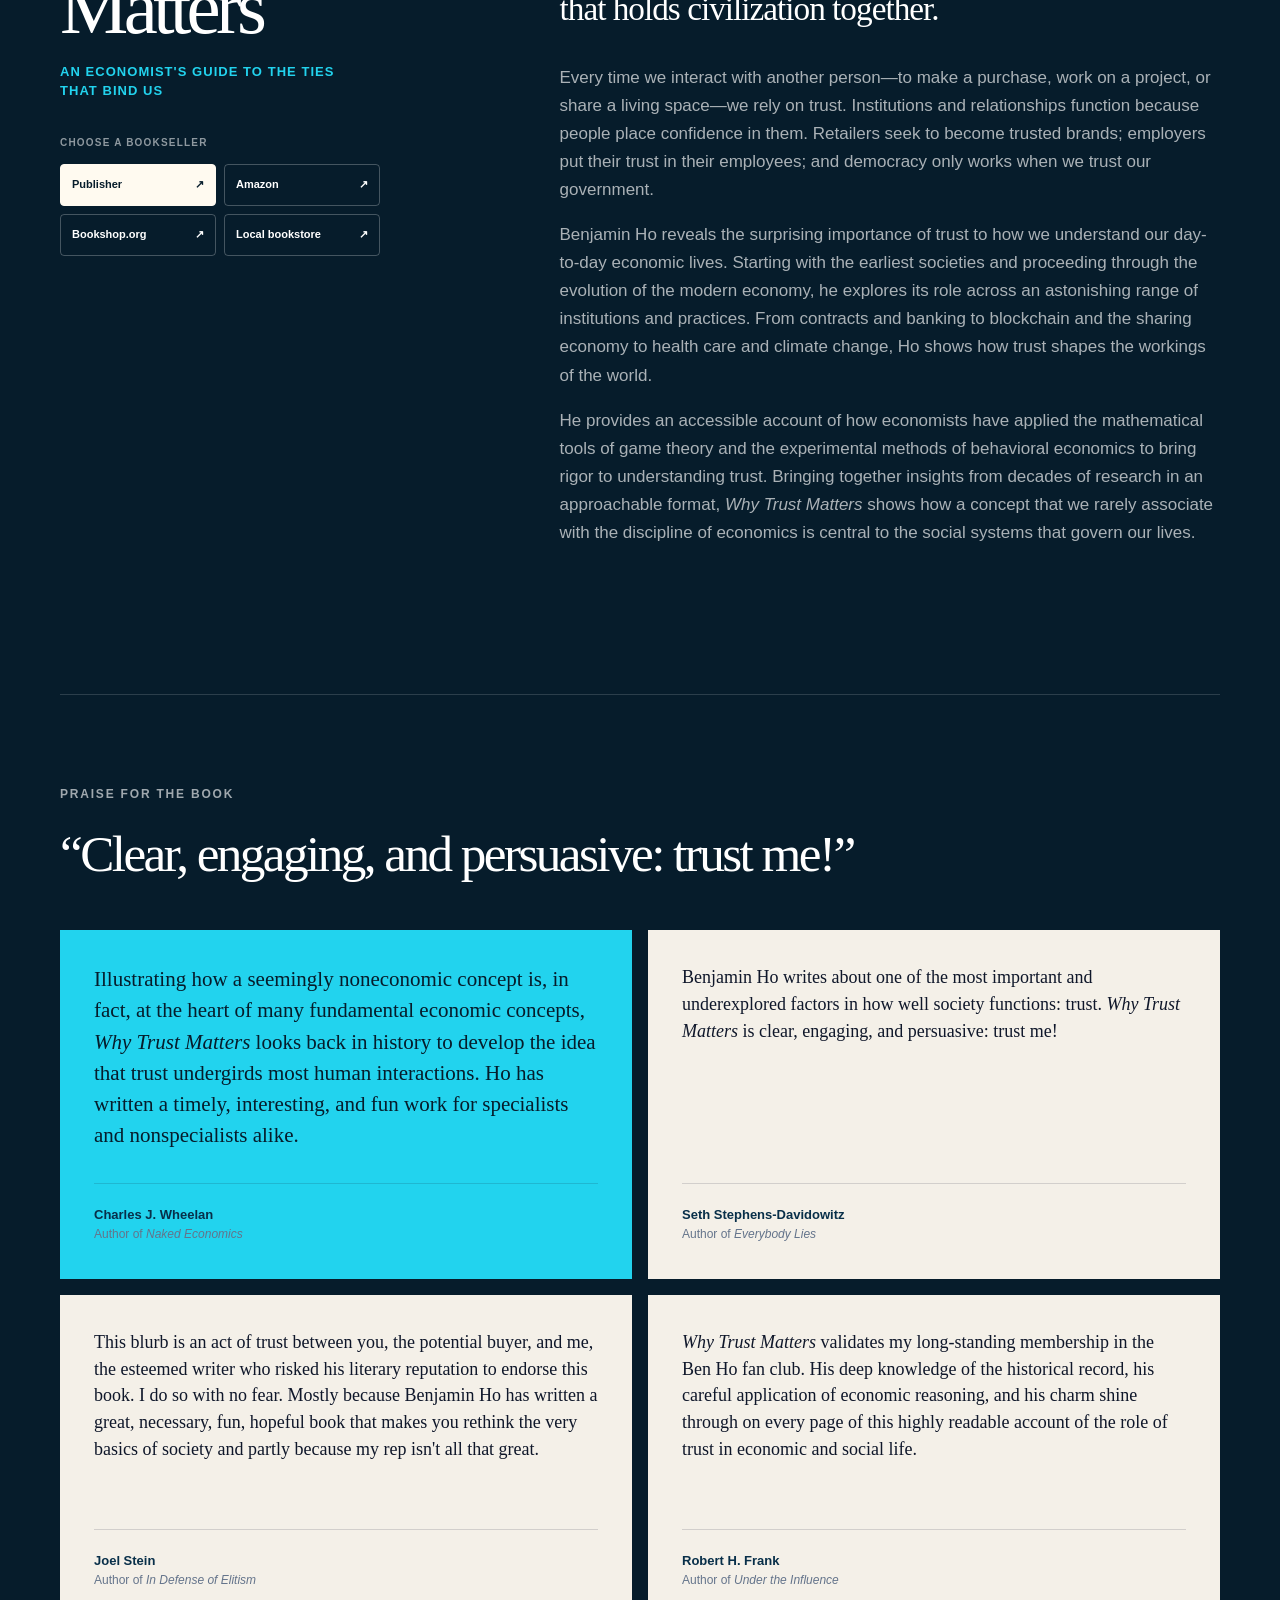
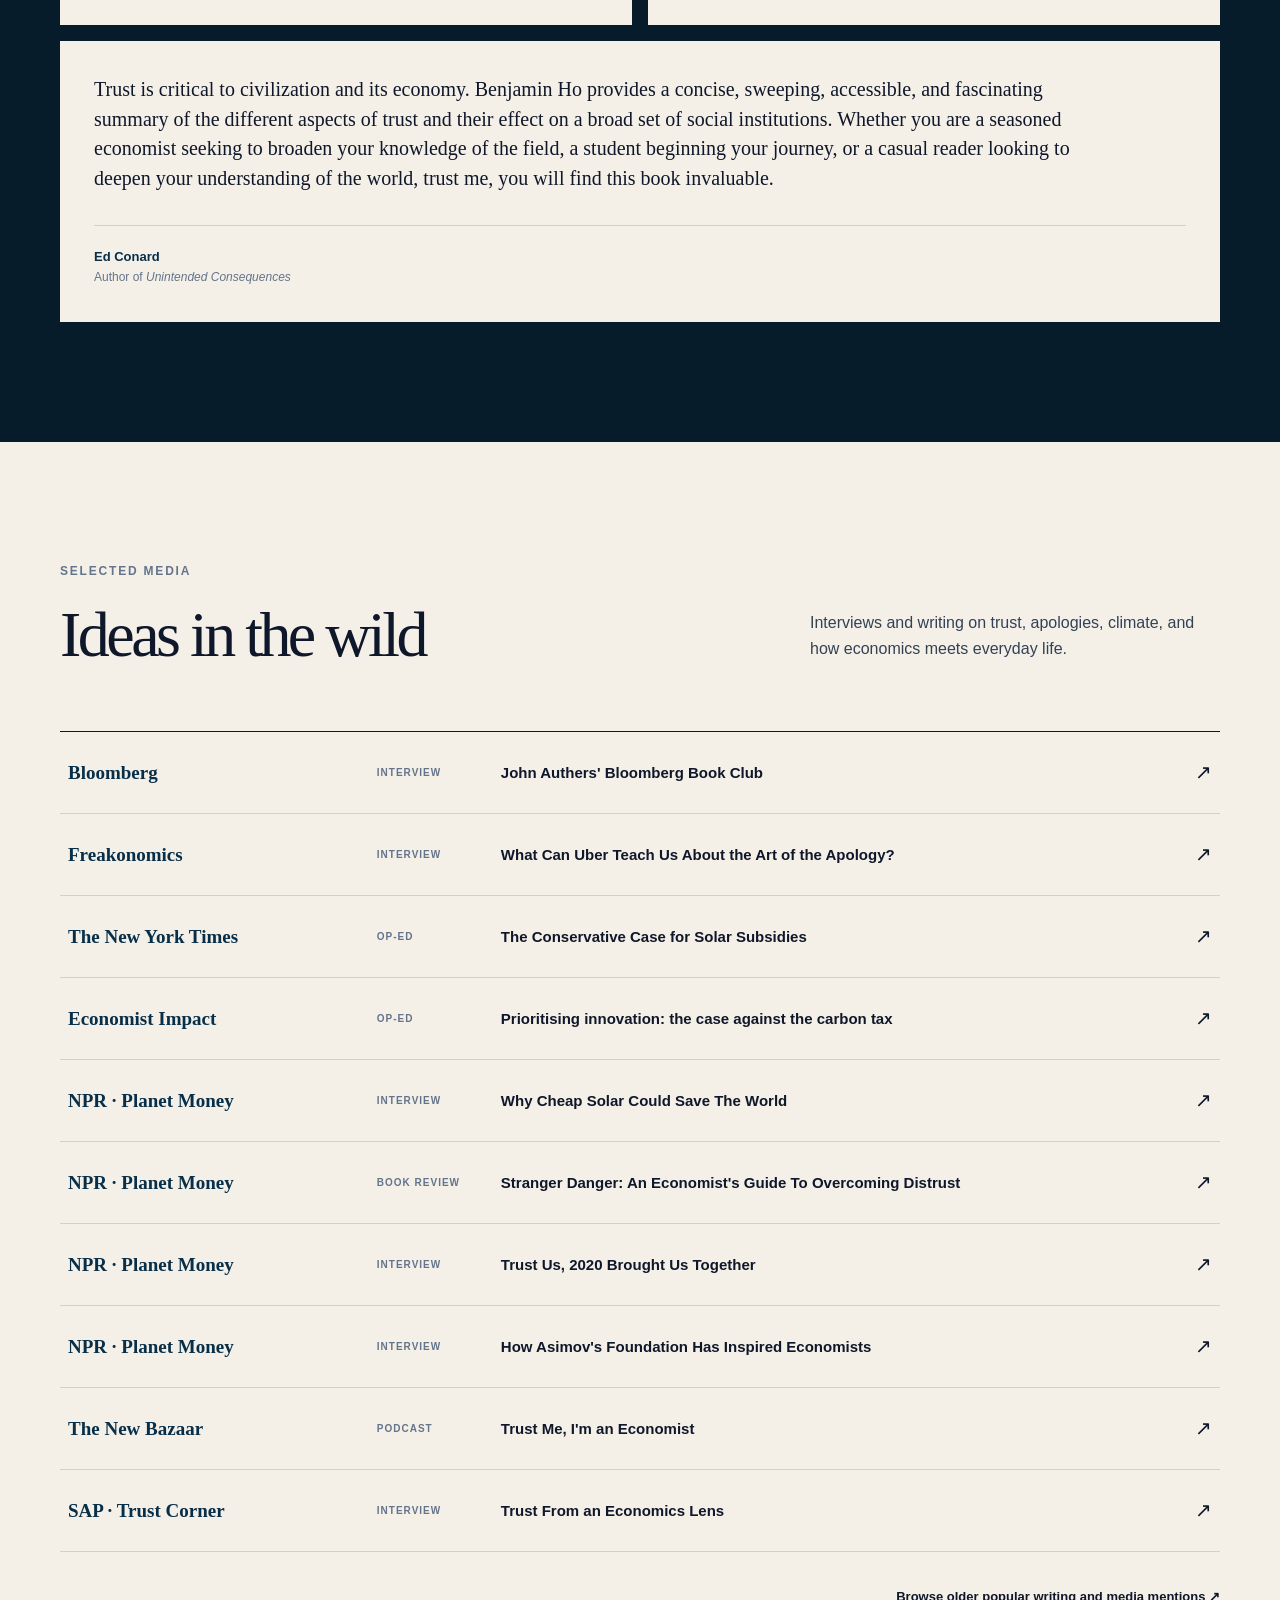
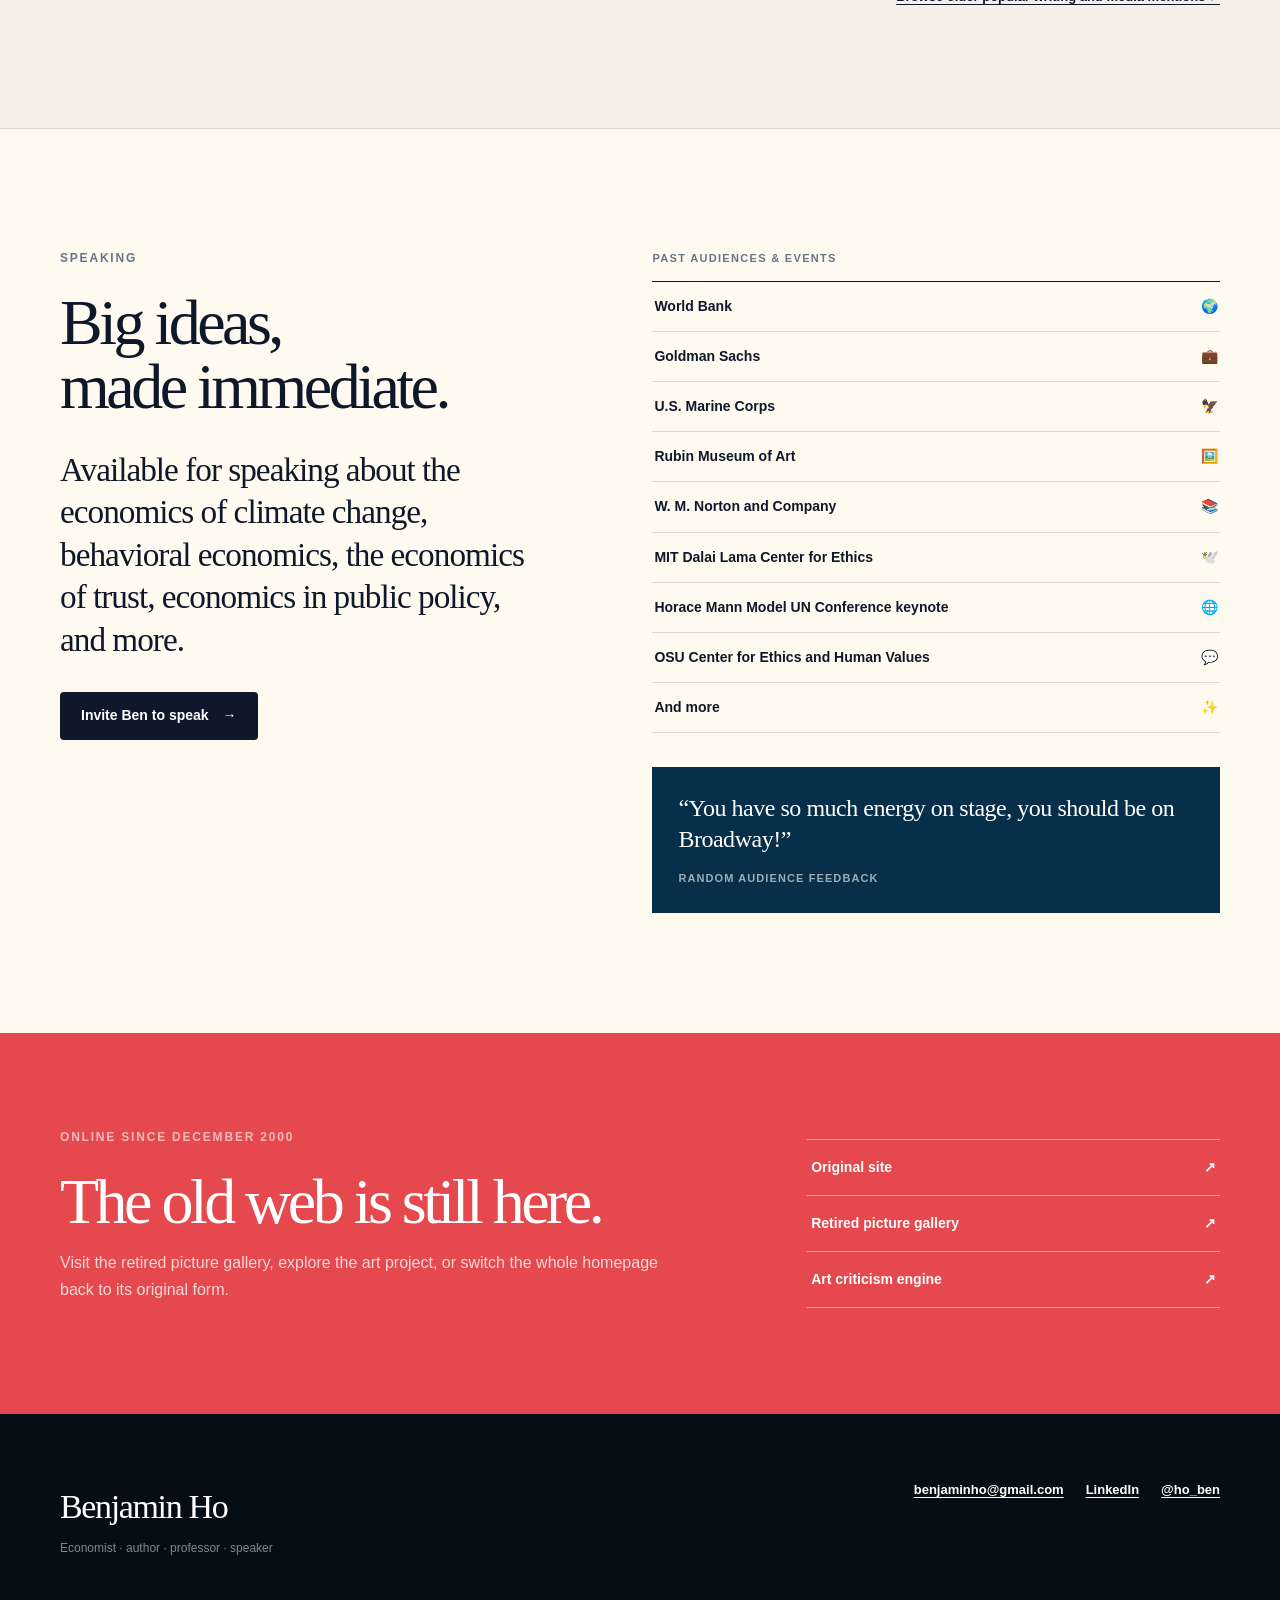
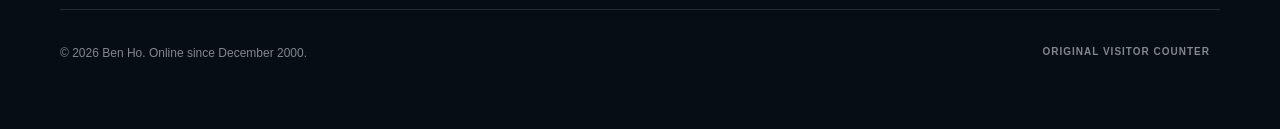
==== commit 0febf98e: "Fix mobile menu backdrop and book prominence" ====
--- a/index.html
+++ b/index.html
@@ -73,7 +73,12 @@
       <div class="hero-inner shell">
         <div class="hero-copy reveal">
           <p class="eyebrow"><span>Behavioral economist</span> · Author · Speaker</p>
-          <h1 id="hero-title">Trust is the invisible architecture of society.</h1>
+          <div class="hero-title-row">
+            <h1 id="hero-title">Trust is the invisible architecture of society.</h1>
+            <a class="hero-mobile-book" href="#book" aria-label="Explore Why Trust Matters">
+              <img src="assets/why-trust-matters-cover.jpg" width="1400" height="2164" alt="Why Trust Matters by Benjamin Ho">
+            </a>
+          </div>
           <p class="hero-deck">Benjamin Ho studies how trust, identity, apologies, and incentives shape the choices we make—and the systems we build together.</p>
           <div class="hero-actions">
             <a class="button button-primary" href="#book">Buy the book <span aria-hidden="true">↓</span></a>
--- a/assets/site.css
+++ b/assets/site.css
@@ -41,6 +41,14 @@
   overflow: hidden;
 }
 
+body.menu-open::before {
+  position: fixed;
+  content: "";
+  inset: 0;
+  z-index: 99;
+  background: var(--navy-deep);
+}
+
 img {
   display: block;
   max-width: 100%;
@@ -310,6 +318,10 @@
   letter-spacing: -0.065em;
   line-height: 0.92;
   text-wrap: balance;
+}
+
+.hero-mobile-book {
+  display: none;
 }
 
 .hero-deck {
@@ -380,7 +392,7 @@
   display: flex;
   flex-wrap: wrap;
   align-items: center;
-  gap: 7px 16px;
+  gap: 9px 18px;
   margin-top: 18px;
   color: rgba(255, 255, 255, 0.72);
   font-size: 11px;
@@ -394,7 +406,7 @@
 }
 
 .hero-shortcuts a {
-  padding-block: 3px;
+  padding-block: 5px;
   text-decoration: none;
   border-bottom: 1px solid rgba(255, 255, 255, 0.3);
   transition: color 160ms ease, border-color 160ms ease;
@@ -1191,6 +1203,15 @@
   .site-header {
     grid-template-columns: 1fr auto auto;
     padding-inline: 18px;
+  }
+
+  body.menu-open .site-header,
+  body.menu-open .site-header.is-scrolled {
+    color: var(--white);
+    background: var(--navy-deep);
+    border-color: rgba(255, 255, 255, 0.14);
+    box-shadow: none;
+    backdrop-filter: none;
   }
 
   .menu-button {
@@ -1278,6 +1299,11 @@
     visibility: visible;
     opacity: 1;
     transform: none;
+    background-color: var(--navy-deep);
+    background-image: linear-gradient(var(--navy-deep), var(--navy-deep));
+    min-height: calc(100vh - 71px);
+    min-height: calc(100dvh - 71px);
+    isolation: isolate;
   }
 
   .site-nav a {
@@ -1446,7 +1472,27 @@
   }
 
   .hero h1 {
-    font-size: clamp(3.2rem, 15vw, 4.5rem);
+    font-size: clamp(2.8rem, 12.5vw, 3.8rem);
+  }
+
+  .hero-title-row {
+    display: grid;
+    grid-template-columns: minmax(0, 1fr) 88px;
+    gap: 16px;
+    align-items: start;
+  }
+
+  .hero-mobile-book {
+    display: block;
+    margin-top: 5px;
+    background: #087da7;
+    box-shadow: 8px 12px 22px rgba(0, 0, 0, 0.35), -3px 0 0 #087da7;
+    transform: rotate(2deg);
+  }
+
+  .hero-mobile-book img {
+    width: 100%;
+    height: auto;
   }
 
   .hero-actions {
@@ -1456,8 +1502,8 @@
   .hero-shortcuts {
     display: grid;
     grid-template-columns: repeat(2, minmax(0, 1fr));
-    gap: 8px;
-    margin-top: 16px;
+    gap: 10px;
+    margin-top: 20px;
   }
 
   .hero-shortcuts > span {
@@ -1467,7 +1513,7 @@
   .hero-shortcuts a {
     display: flex;
     justify-content: space-between;
-    padding: 8px 10px;
+    padding: 9px 12px;
     border: 1px solid rgba(255, 255, 255, 0.24);
     border-radius: 4px;
   }
@@ -1479,6 +1525,10 @@
 
   .book-stage {
     width: min(225px, 56vw);
+  }
+
+  .hero-visual {
+    display: none;
   }
 
   .book-cover {
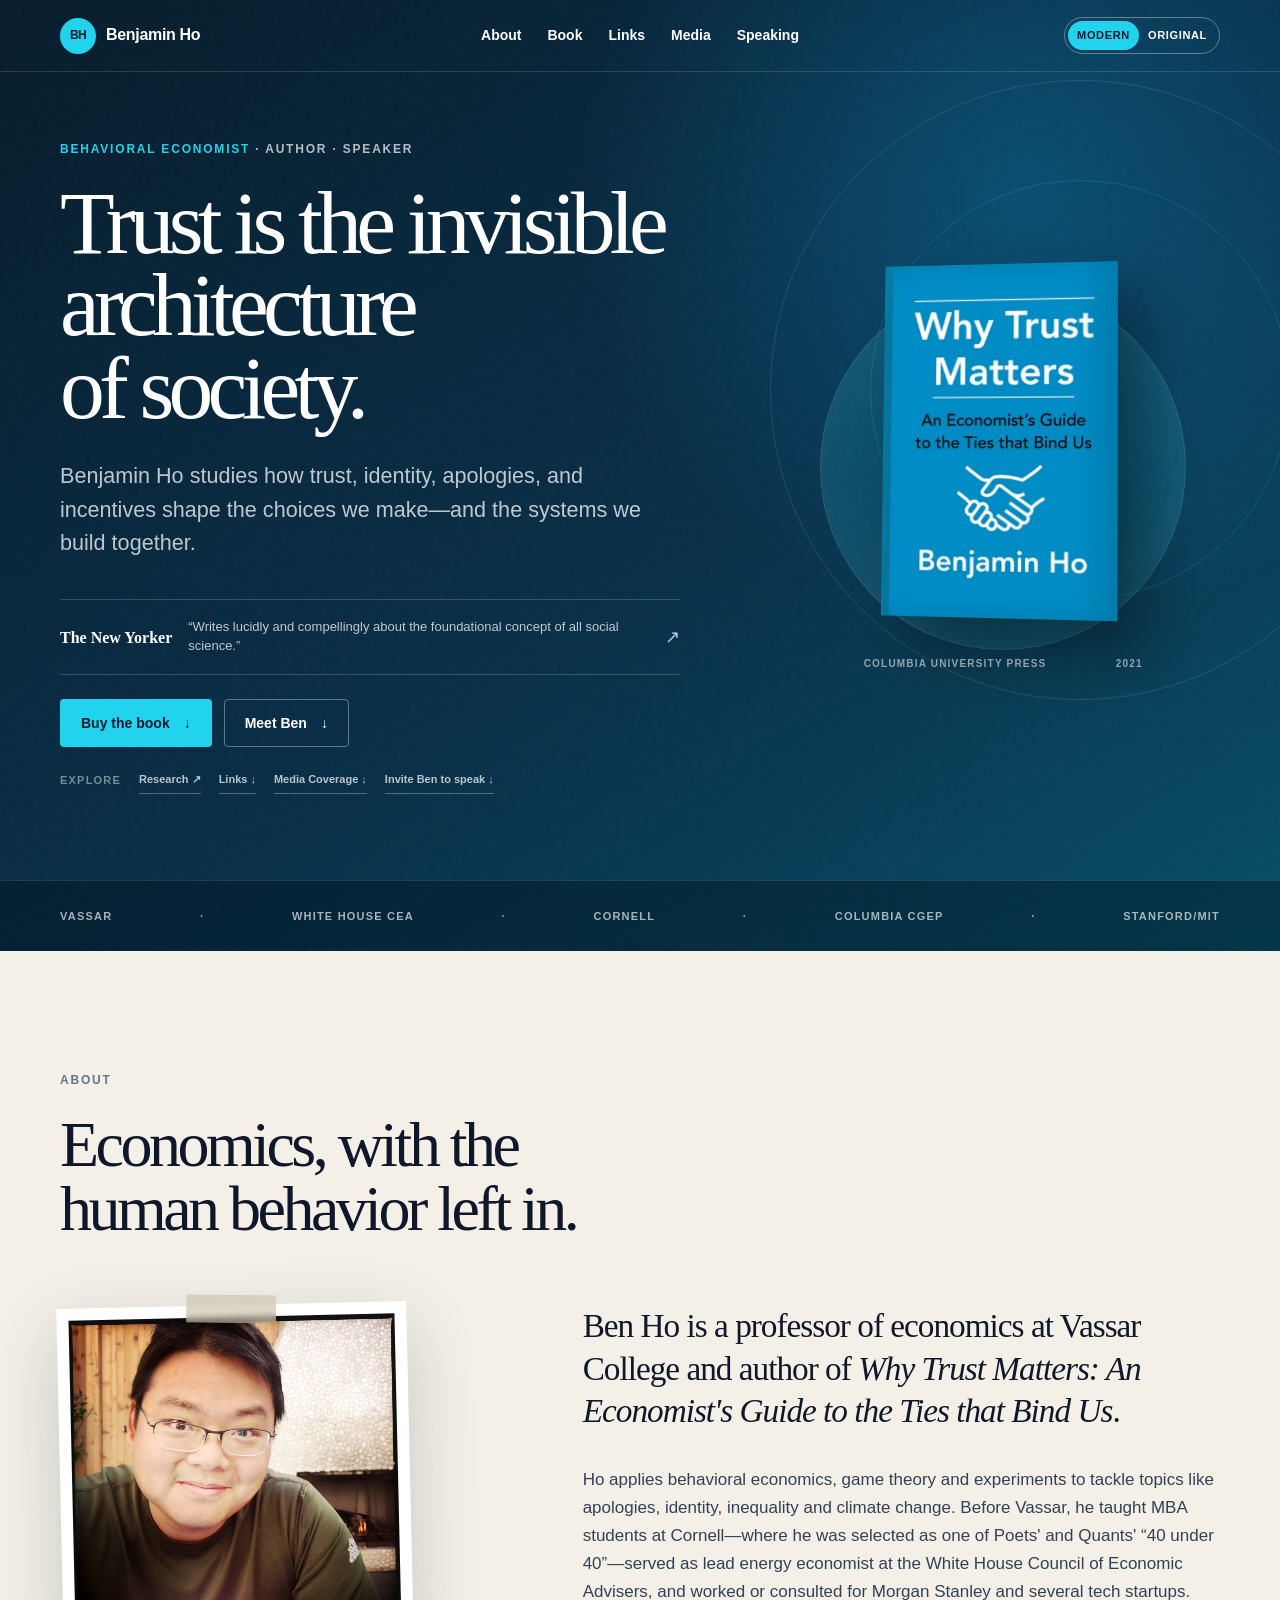
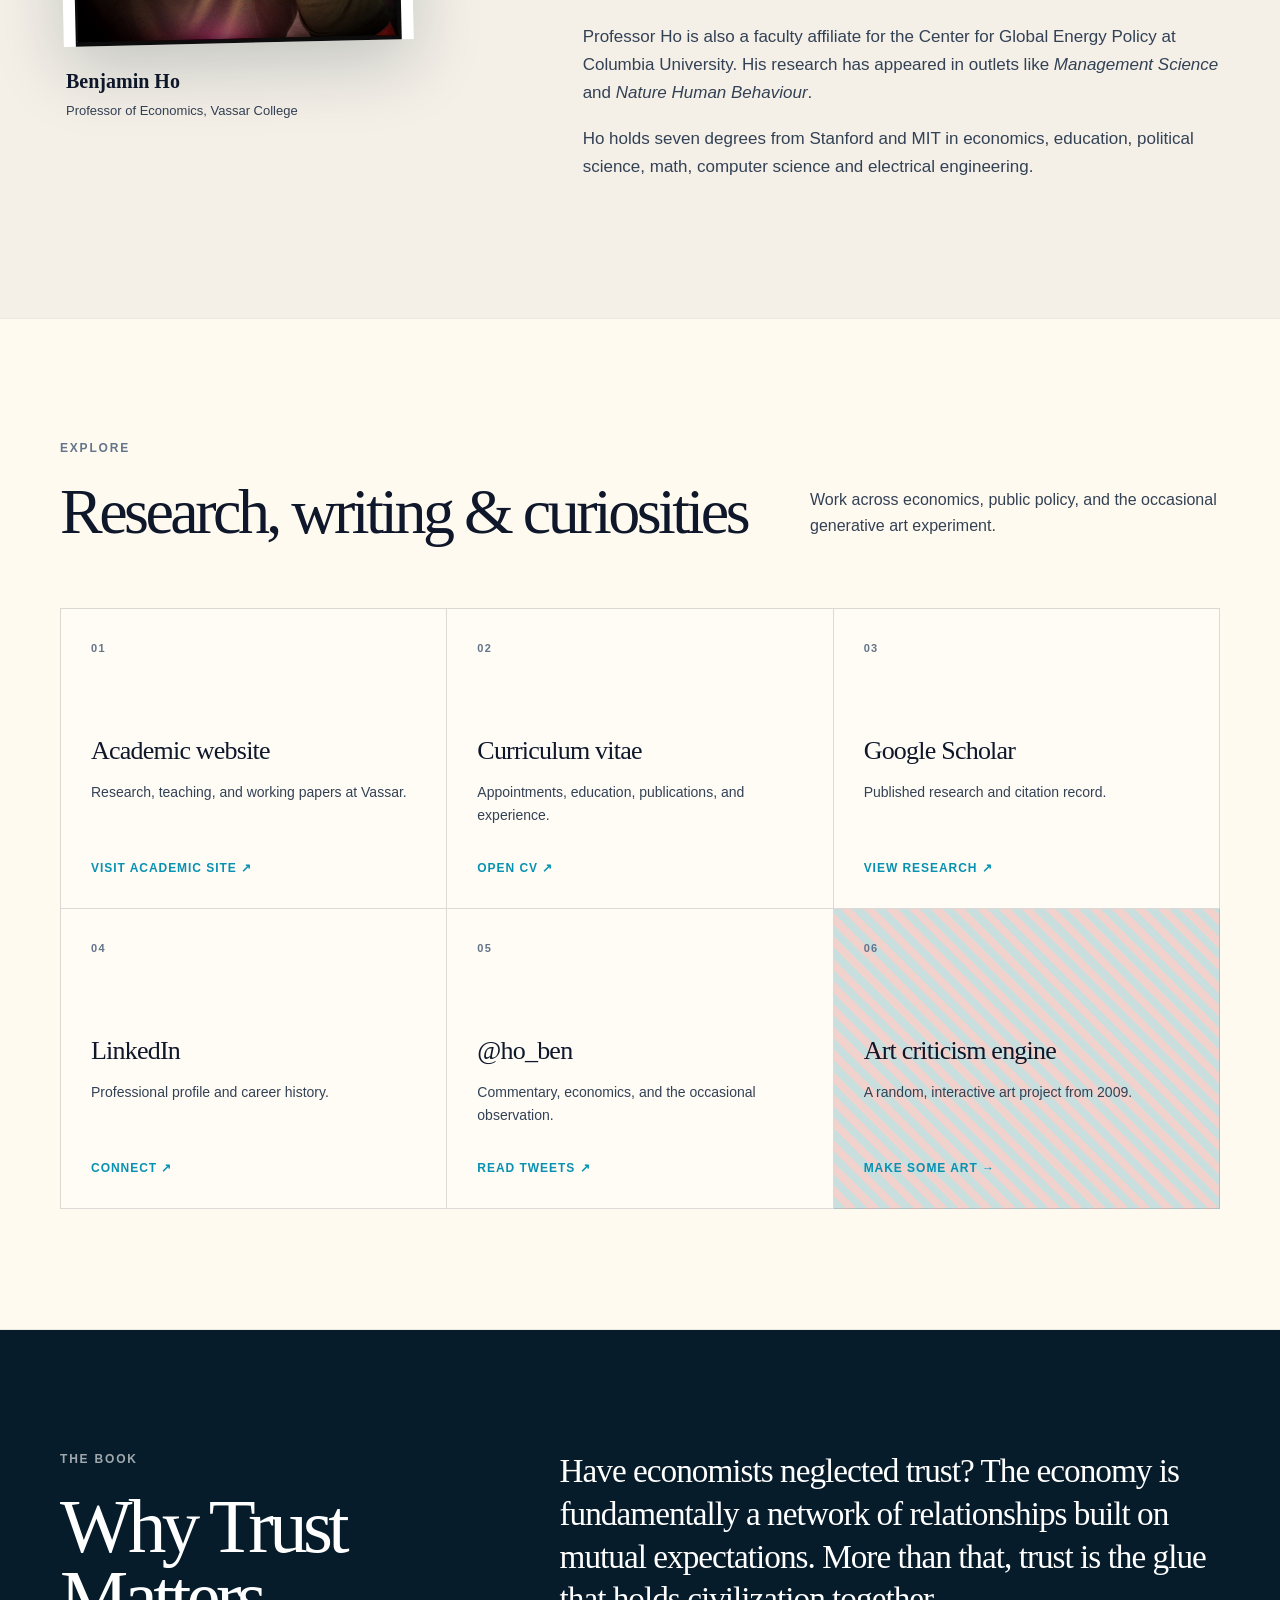
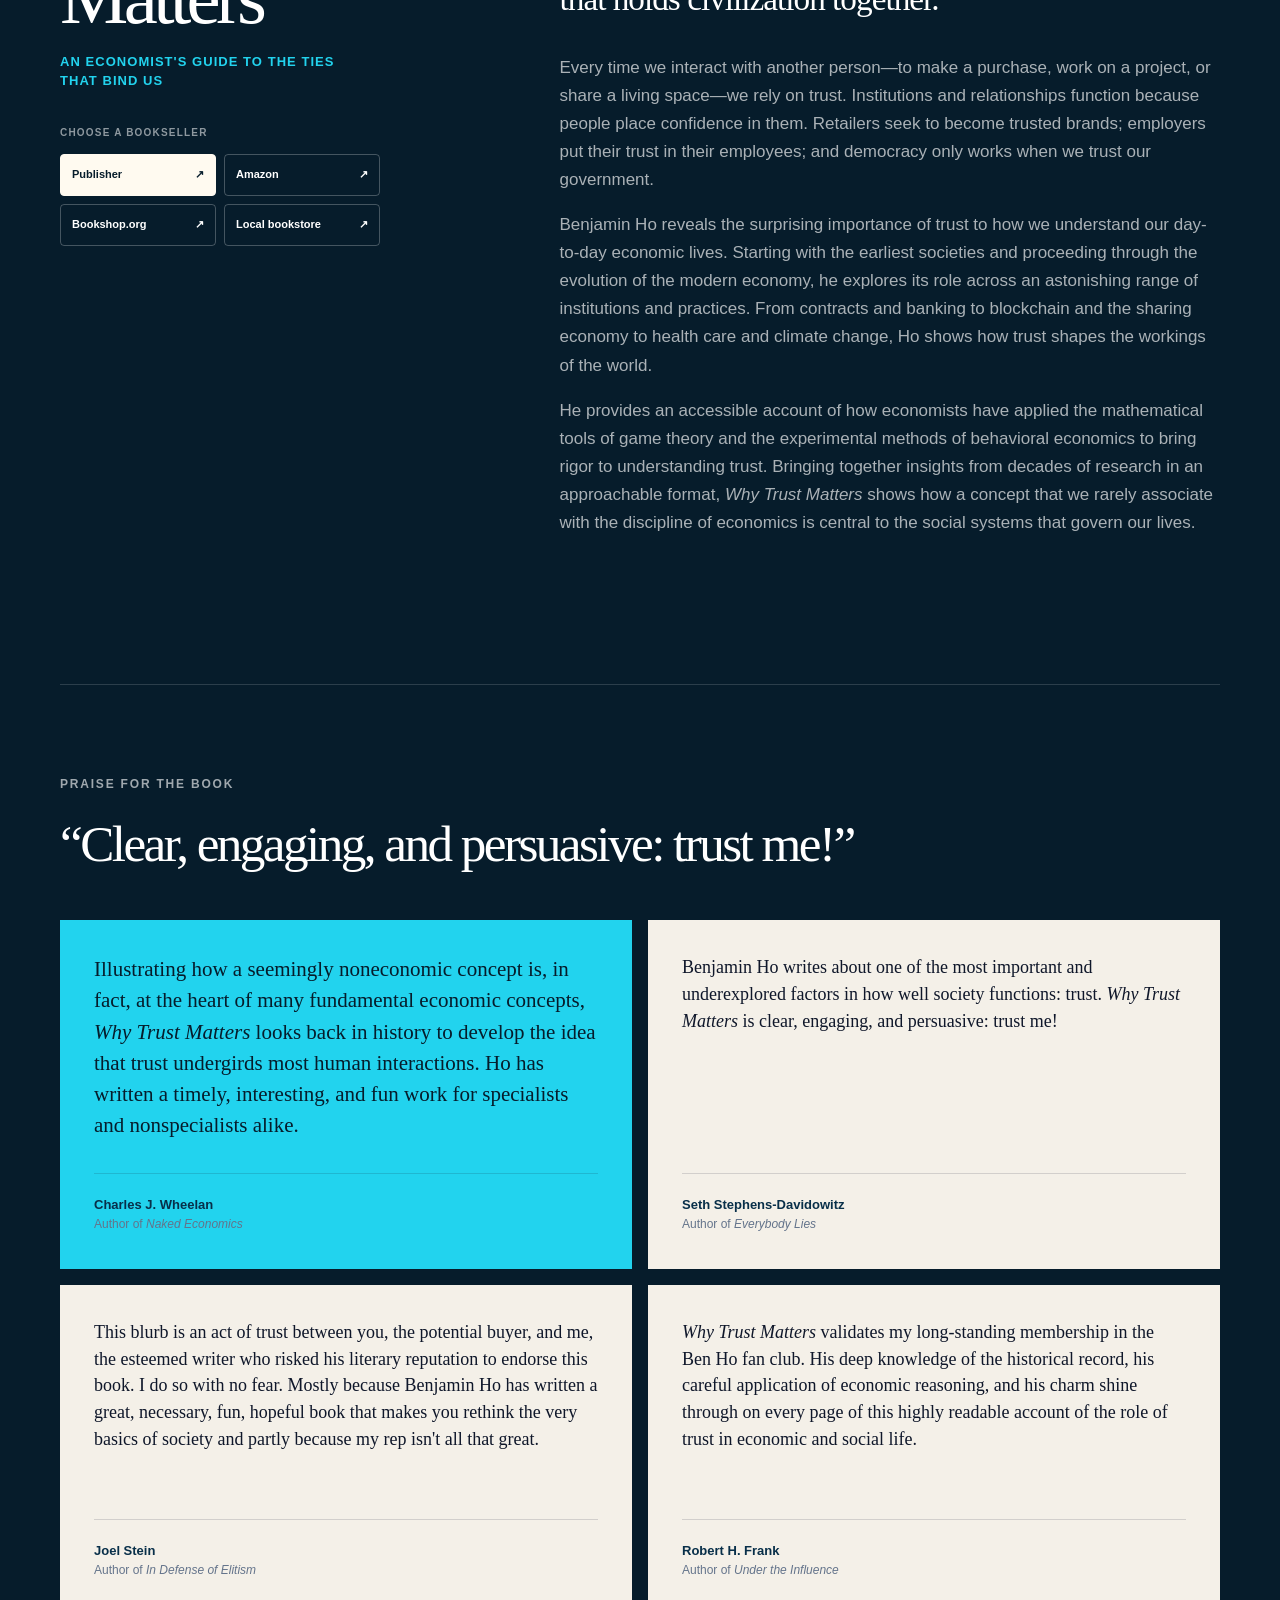
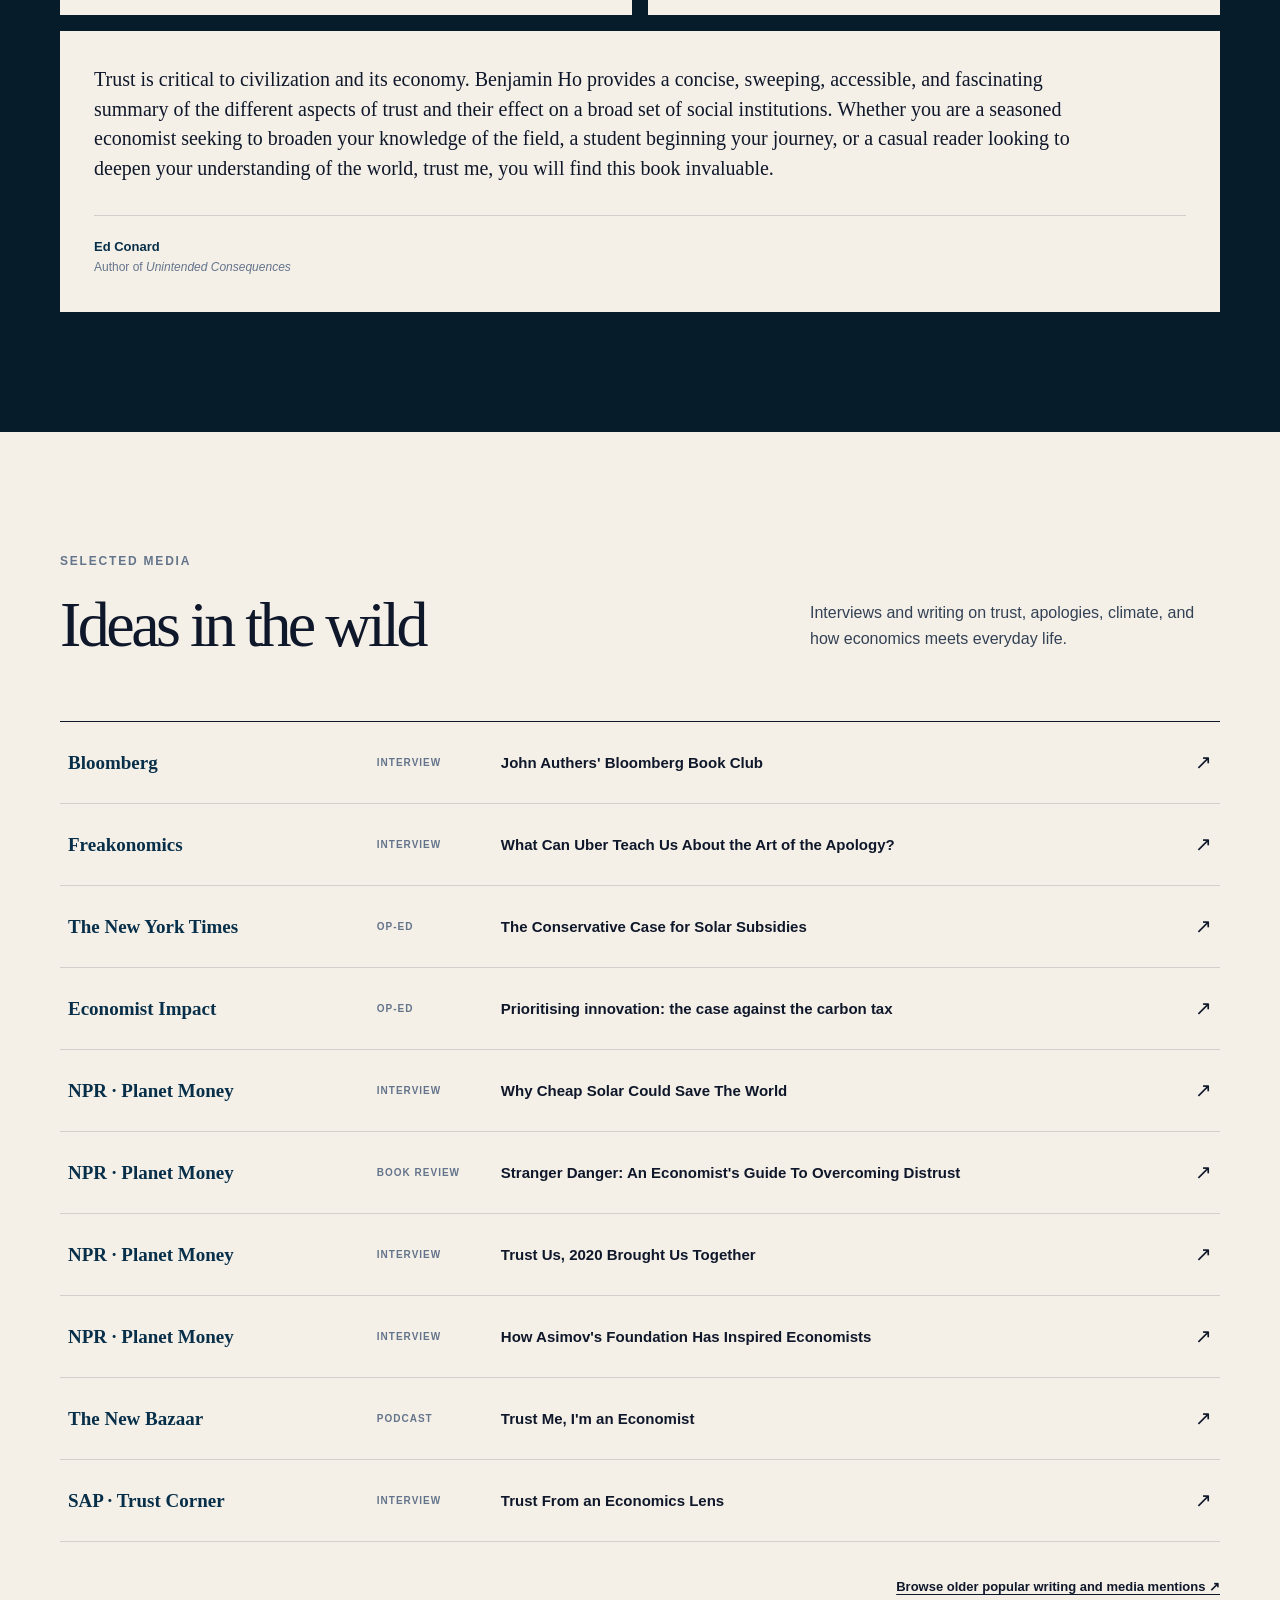
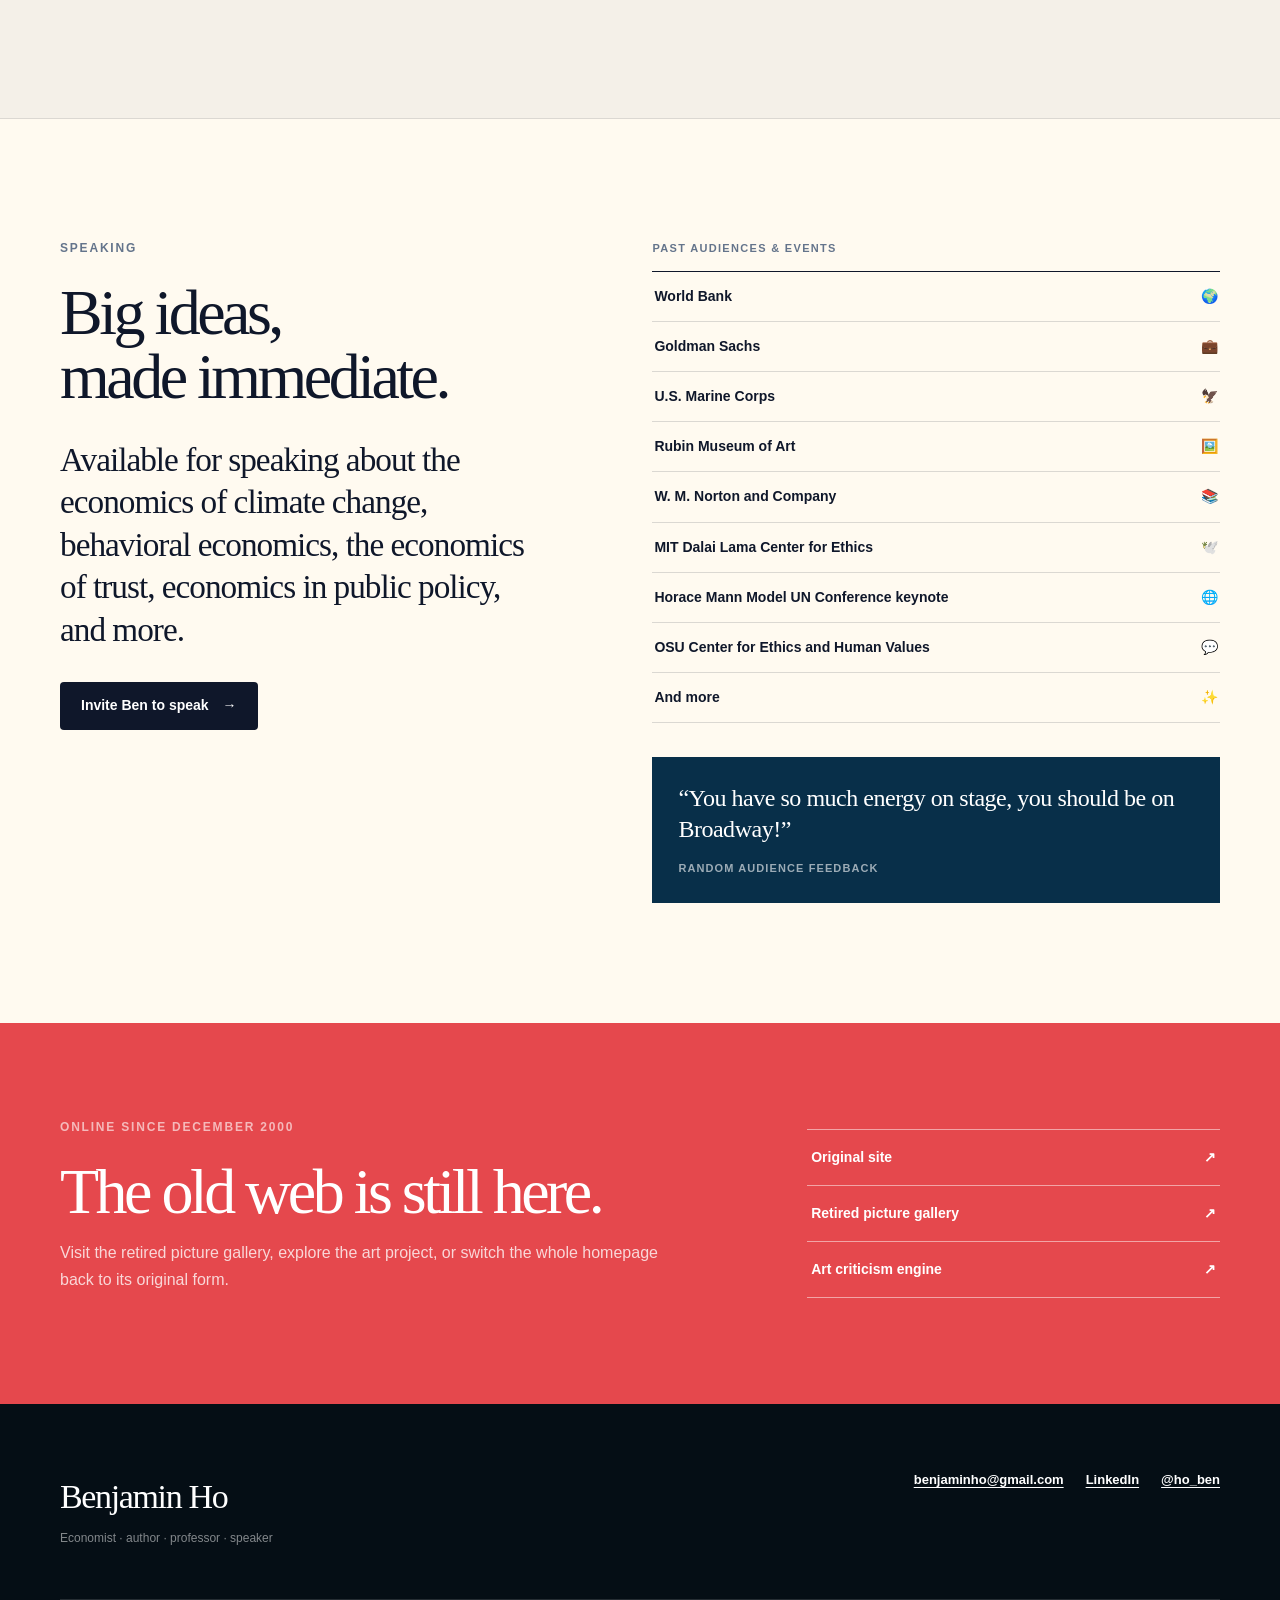
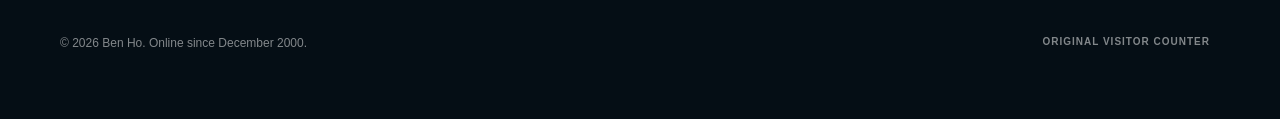
==== commit a8bd2ac1: "Refine mobile hero navigation" ====
--- a/index.html
+++ b/index.html
@@ -80,22 +80,22 @@
             </a>
           </div>
           <p class="hero-deck">Benjamin Ho studies how trust, identity, apologies, and incentives shape the choices we make—and the systems we build together.</p>
-          <div class="hero-actions">
-            <a class="button button-primary" href="#book">Buy the book <span aria-hidden="true">↓</span></a>
-            <a class="button button-quiet" href="#about">Meet Ben <span aria-hidden="true">↓</span></a>
-          </div>
-          <nav class="hero-shortcuts" aria-label="Explore Benjamin Ho's work">
-            <span>Explore</span>
-            <a href="#links">Links <span aria-hidden="true">↓</span></a>
-            <a href="#media">Media <span aria-hidden="true">↓</span></a>
-            <a href="https://ho-ben.github.io/">Academic <span aria-hidden="true">↗</span></a>
-            <a class="hero-shortcut-primary" href="#speaking">Invite Ben to speak <span aria-hidden="true">↓</span></a>
-          </nav>
           <a class="review-callout" href="https://www.newyorker.com/magazine/2021/07/26/are-americans-more-trusting-than-they-seem">
             <span class="review-kicker">The New Yorker</span>
             <span>“Writes lucidly and compellingly about the foundational concept of all social science.”</span>
             <span class="review-arrow" aria-hidden="true">↗</span>
           </a>
+          <div class="hero-actions">
+            <a class="button button-primary" href="#book">Buy the book <span aria-hidden="true">↓</span></a>
+            <a class="button button-quiet" href="#about">Meet Ben <span aria-hidden="true">↓</span></a>
+          </div>
+          <nav class="hero-shortcuts" aria-label="Explore Benjamin Ho's work">
+            <span>Explore</span>
+            <a href="https://ho-ben.github.io/">Research <span aria-hidden="true">↗</span></a>
+            <a href="#links">Links <span aria-hidden="true">↓</span></a>
+            <a href="#media">Media Coverage <span aria-hidden="true">↓</span></a>
+            <a href="#speaking">Invite Ben to speak <span aria-hidden="true">↓</span></a>
+          </nav>
         </div>
 
         <div class="hero-visual reveal" data-delay="1">
@@ -110,11 +110,13 @@
       </div>
       <div class="hero-credentials" aria-label="Career highlights">
         <div class="shell credentials-inner">
-          <span>Vassar College</span>
-          <span>White House CEA</span>
-          <span>Cornell</span>
-          <span>Columbia CGEP</span>
-          <span>Stanford · MIT</span>
+          <p>
+            <span>Vassar</span><span aria-hidden="true">·</span>
+            <span>White House CEA</span><span aria-hidden="true">·</span>
+            <span>Cornell</span><span aria-hidden="true">·</span>
+            <span>Columbia CGEP</span><span aria-hidden="true">·</span>
+            <span>Stanford/MIT</span>
+          </p>
         </div>
       </div>
     </section>
--- a/assets/site.css
+++ b/assets/site.css
@@ -417,11 +417,6 @@
   border-color: var(--cyan);
 }
 
-.hero-shortcuts .hero-shortcut-primary {
-  color: var(--cyan);
-  border-color: rgba(34, 211, 238, 0.6);
-}
-
 .review-callout {
   max-width: 620px;
   display: grid;
@@ -438,6 +433,10 @@
   text-decoration: none;
 }
 
+.review-callout + .hero-actions {
+  margin-top: 24px;
+}
+
 .review-kicker {
   color: var(--white);
   font-family: var(--serif);
@@ -527,12 +526,21 @@
   min-height: 70px;
   display: flex;
   align-items: center;
-  justify-content: space-between;
-  gap: 20px;
+  justify-content: center;
   font-size: 11px;
   font-weight: 800;
   letter-spacing: 0.11em;
   text-transform: uppercase;
+}
+
+.credentials-inner p {
+  width: 100%;
+  display: flex;
+  align-items: center;
+  justify-content: space-between;
+  gap: 12px;
+  margin: 0;
+  white-space: nowrap;
 }
 
 .section {
@@ -1370,13 +1378,7 @@
 
   .credentials-inner {
     min-height: auto;
-    display: grid;
-    grid-template-columns: repeat(2, 1fr);
     padding-block: 25px;
-  }
-
-  .credentials-inner span:last-child {
-    grid-column: 1 / -1;
   }
 
   .section {
@@ -1518,11 +1520,6 @@
     border-radius: 4px;
   }
 
-  .hero-shortcuts .hero-shortcut-primary {
-    grid-column: 1 / -1;
-    border-color: rgba(34, 211, 238, 0.6);
-  }
-
   .book-stage {
     width: min(225px, 56vw);
   }
@@ -1555,12 +1552,23 @@
   }
 
   .credentials-inner {
-    grid-template-columns: 1fr;
-    gap: 14px;
-  }
-
-  .credentials-inner span:last-child {
-    grid-column: auto;
+    width: 100%;
+    padding: 15px 12px;
+    overflow-x: auto;
+    scrollbar-width: none;
+  }
+
+  .credentials-inner::-webkit-scrollbar {
+    display: none;
+  }
+
+  .credentials-inner p {
+    width: 100%;
+    min-width: 0;
+    justify-content: space-between;
+    gap: 4px;
+    font-size: 7px;
+    letter-spacing: 0.05em;
   }
 
   .section-heading {
